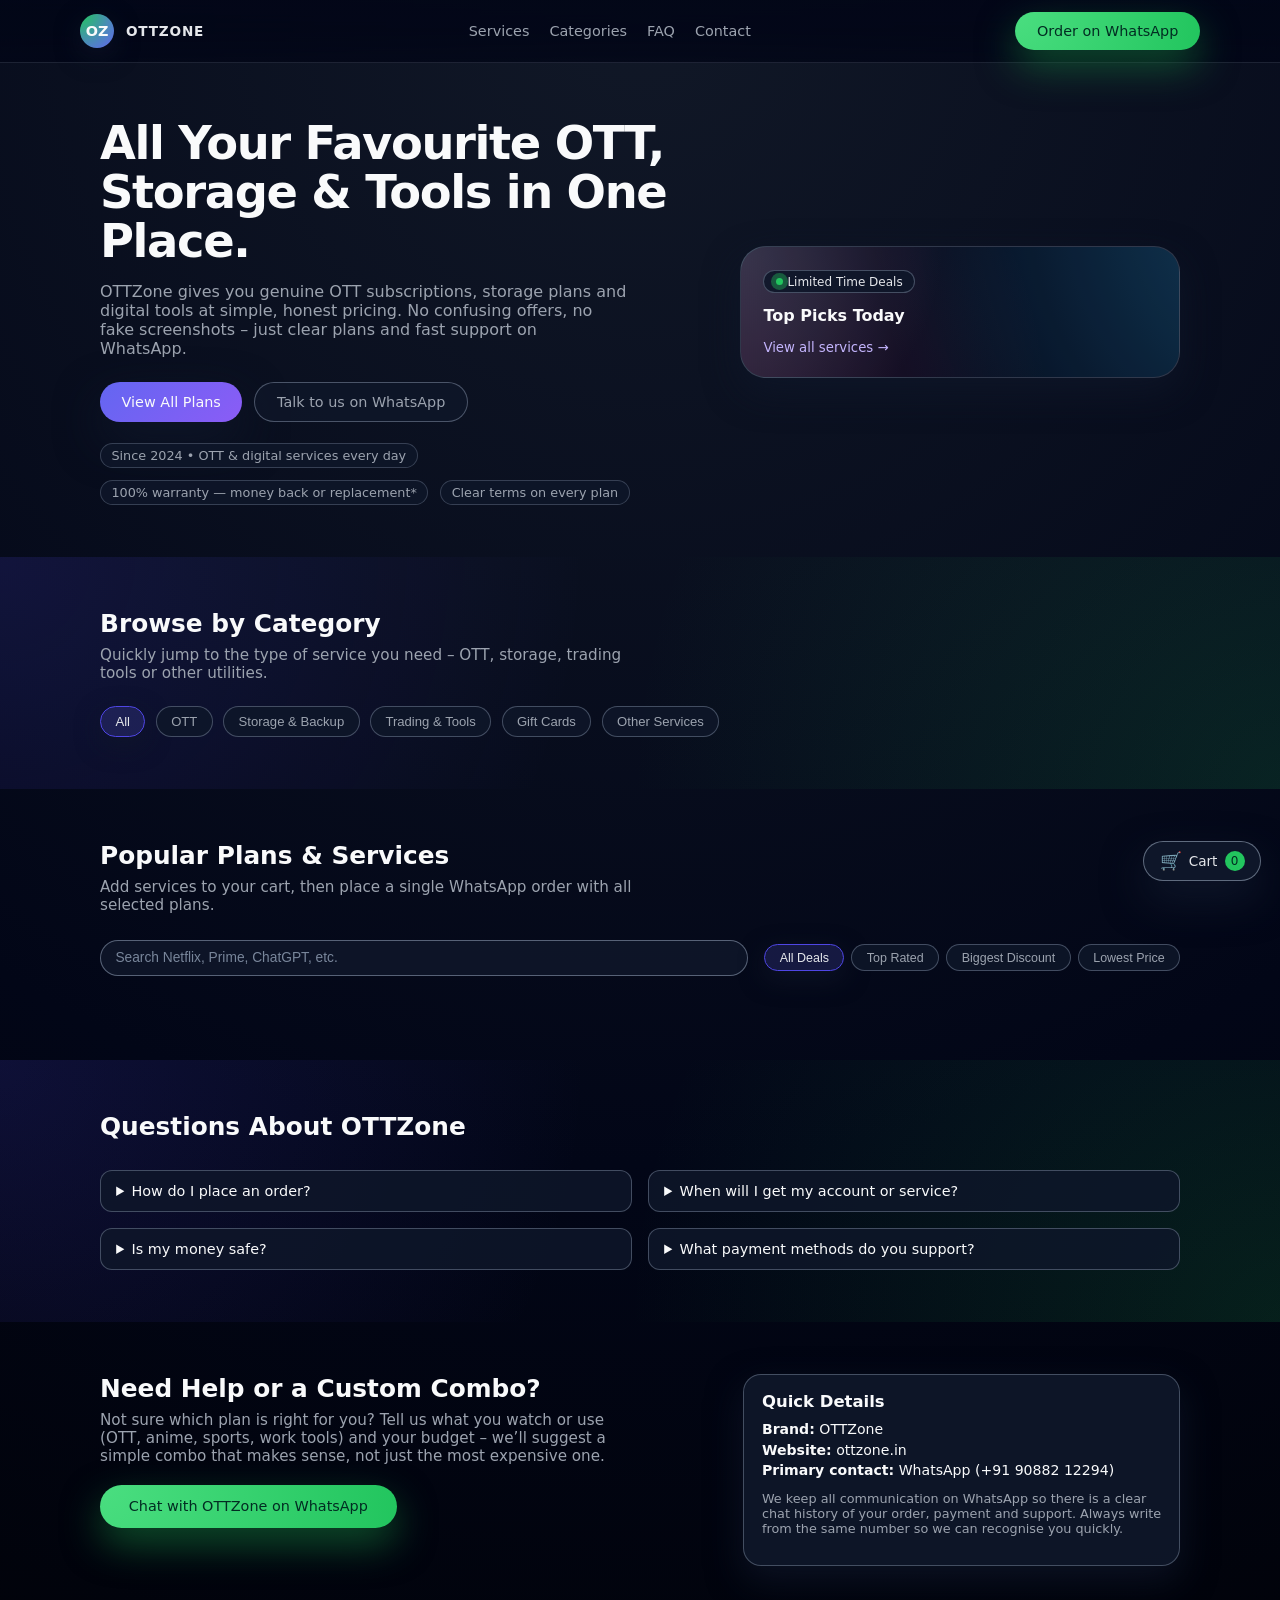
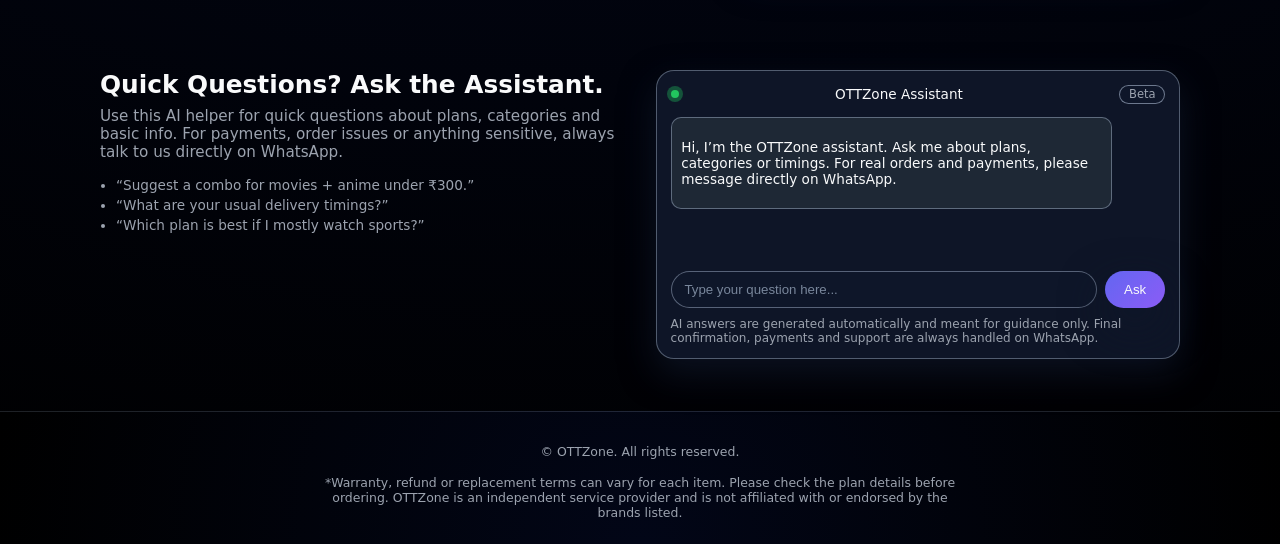
==== index.html @ c9971b0d "feat(cart): implement coupon input and discount; show final total; add gift card products and Gift C" ====
<!DOCTYPE html>
<html lang="en">
<head>
  <meta charset="UTF-8" />
  <title>OTTZone - Premium OTT & Digital Services at Best Prices</title>
  <meta name="viewport" content="width=device-width, initial-scale=1" />
  <meta
    name="description"
    content="OTTZone offers affordable OTT subscriptions, storage plans, and digital tools with easy WhatsApp ordering."
  />
  <link rel="stylesheet" href="styles.css" />
  <link rel="icon" href="https://www.svgrepo.com/show/353655/netflix-icon.svg" />
</head>
<body>
  <header class="site-header">
    <div class="container header-inner">
      <div class="logo">
        <span class="logo-mark">OZ</span>
        <span class="logo-text">OTTZone</span>
      </div>
      <nav class="nav">
        <a href="#services">Services</a>
        <a href="#categories">Categories</a>
        <a href="#faq">FAQ</a>
        <a href="#contact">Contact</a>
      </nav>
      <a
        class="btn btn-whatsapp header-cta"
        href="https://wa.me/919088212294?text=Hi%2C%20I%27m%20interested%20in%20OTTZone%20services"
        target="_blank"
        rel="noopener noreferrer"
      >
        Order on WhatsApp
      </a>
    </div>
  </header>

  <main>
    <section class="hero">
      <div class="container hero-inner">
        <div class="hero-copy">
          <h1>All Your Favourite OTT, Storage &amp; Tools in One Place.</h1>
          <p>
            OTTZone gives you genuine OTT subscriptions, storage plans and digital tools at simple, honest pricing.
            No confusing offers, no fake screenshots – just clear plans and fast support on WhatsApp.
          </p>
          <div class="hero-actions">
            <a href="#services" class="btn btn-primary">View All Plans</a>
            <a
              href="https://wa.me/919088212294?text=Hi%2C%20I%20want%20to%20know%20more%20about%20OTTZone%20plans"
              class="btn btn-outline"
              target="_blank"
              rel="noopener noreferrer"
            >
              Talk to us on WhatsApp
            </a>
          </div>
          <div class="hero-meta">
            <span>Since 2024 • OTT &amp; digital services every day</span>
            <span>100% warranty — money back or replacement*</span>
            <span>Clear terms on every plan</span>
          </div>
        </div>
        <div class="hero-card">
          <div class="hero-badge">Limited Time Deals</div>
          <p class="hero-card-title">Top Picks Today</p>
          <ul class="hero-list" id="hero-top-picks">
            <!-- Filled by JS from product data -->
          </ul>
          <a href="#services" class="hero-card-footer">View all services →</a>
        </div>
      </div>
    </section>

    <section id="categories" class="section section-alt">
      <div class="container">
        <h2 class="section-title">Browse by Category</h2>
        <p class="section-subtitle">
          Quickly jump to the type of service you need – OTT, storage, trading tools or other utilities.
        </p>
        <div class="chip-group" id="category-filters">
          <button class="chip chip-active" data-category="all">All</button>
          <button class="chip" data-category="ott">OTT</button>
          <button class="chip" data-category="storage">Storage &amp; Backup</button>
          <button class="chip" data-category="tools">Trading &amp; Tools</button>
          <button class="chip" data-category="gift">Gift Cards</button>
          <button class="chip" data-category="other">Other Services</button>
        </div>
      </div>
    </section>

    <section id="services" class="section">
      <div class="container">
        <h2 class="section-title">Popular Plans &amp; Services</h2>
        <p class="section-subtitle">
          Add services to your cart, then place a single WhatsApp order with all selected plans.
        </p>

        <div class="product-toolbar">
          <div class="search-wrap">
            <input
              type="search"
              id="product-search"
              placeholder="Search Netflix, Prime, ChatGPT, etc."
              autocomplete="off"
            />
          </div>
          <div class="sort-group" id="sort-filters">
            <button class="chip chip-small chip-active" data-sort="default">All Deals</button>
            <button class="chip chip-small" data-sort="rating">Top Rated</button>
            <button class="chip chip-small" data-sort="discount">Biggest Discount</button>
            <button class="chip chip-small" data-sort="price-low">Lowest Price</button>
          </div>
        </div>

        <div id="product-grid" class="product-grid">
          <!-- Cards injected by script.js -->
        </div>
      </div>
    </section>

    <div class="cart-button" id="cart-button">
      <span class="cart-icon">🛒</span>
      <span class="cart-label">Cart</span>
      <span class="cart-count" id="cart-count">0</span>
    </div>

    <div class="cart-panel" id="cart-panel">
      <div class="cart-panel-header">
        <h3>Your Cart</h3>
        <button class="cart-close" id="cart-close" type="button">×</button>
      </div>
      <div class="cart-panel-body" id="cart-items">
        <!-- Cart items injected by script.js -->
      </div>
      <div class="cart-panel-footer">
        <div class="coupon-row">
          <input
            type="text"
            id="cart-coupon"
            placeholder="Have a coupon? Enter here"
            autocomplete="off"
          />
          <button type="button" id="cart-apply-coupon" class="coupon-apply">Apply</button>
        </div>
        <div class="cart-summary">
          <span>Total:</span>
          <div class="cart-summary-values">
            <span id="cart-total">₹0</span>
            <span id="cart-discounted" class="cart-discounted hidden"></span>
          </div>
        </div>
        <button class="btn btn-whatsapp cart-checkout" id="cart-checkout" type="button">
          Checkout via WhatsApp
        </button>
        <button class="cart-clear" id="cart-clear" type="button">Clear cart</button>
      </div>
    </div>

    <section id="faq" class="section section-alt">
      <div class="container">
        <h2 class="section-title">Questions About OTTZone</h2>
        <div class="faq-grid">
          <details>
            <summary>How do I place an order?</summary>
            <p>
              Add the plans you want to your cart and click “Checkout via WhatsApp”. You’ll see a ready-made message
              with all selected plans. Send it to us and we’ll reply with payment details and exact delivery time.
            </p>
          </details>
          <details>
            <summary>When will I get my account or service?</summary>
            <p>
              Most deliveries are done within our working time window once payment is confirmed. For access shared
              on number/mail/invite, we clearly tell you the expected time when you order.
            </p>
          </details>
          <details>
            <summary>Is my money safe?</summary>
            <p>
              We only list plans that we can actually deliver and support. For each plan we clearly mention whether it is
              shared, invite-based or full warranty. If there is any issue with access, you can reach us on WhatsApp and we
              will check and resolve as per the warranty mentioned.
            </p>
          </details>
          <details>
            <summary>What payment methods do you support?</summary>
            <p>
              We usually accept UPI and bank transfers, and for some orders we can also accept crypto. Exact options
              depend on the value of the order and will be shared with you directly on WhatsApp.
            </p>
          </details>
        </div>
      </div>
    </section>

    <section id="contact" class="section">
      <div class="container contact-section">
        <div>
          <h2 class="section-title">Need Help or a Custom Combo?</h2>
          <p class="section-subtitle">
            Not sure which plan is right for you? Tell us what you watch or use (OTT, anime, sports, work tools)
            and your budget – we’ll suggest a simple combo that makes sense, not just the most expensive one.
          </p>
          <div class="contact-actions">
            <a
              href="https://wa.me/919088212294?text=Hi%2C%20I%20need%20help%20choosing%20the%20right%20OTTZone%20plan"
              class="btn btn-whatsapp btn-large"
              target="_blank"
              rel="noopener noreferrer"
            >
              Chat with OTTZone on WhatsApp
            </a>
          </div>
        </div>
        <div class="contact-card">
          <h3>Quick Details</h3>
          <ul>
            <li><strong>Brand:</strong> OTTZone</li>
            <li><strong>Website:</strong> <a href="https://ottzone.in" target="_blank" rel="noopener noreferrer">ottzone.in</a></li>
            <li><strong>Primary contact:</strong> WhatsApp (+91 90882 12294)</li>
          </ul>
          <p class="contact-note">
            We keep all communication on WhatsApp so there is a clear chat history of your order, payment and support.
            Always write from the same number so we can recognise you quickly.
          </p>
        </div>
      </div>
    </section>
  </main>

  <section id="ai-support" class="section">
      <div class="container ai-section">
        <div class="ai-copy">
          <h2 class="section-title">Quick Questions? Ask the Assistant.</h2>
          <p class="section-subtitle">
            Use this AI helper for quick questions about plans, categories and basic info. For payments, order issues
            or anything sensitive, always talk to us directly on WhatsApp.
          </p>
          <ul class="ai-hints">
            <li>“Suggest a combo for movies + anime under ₹300.”</li>
            <li>“What are your usual delivery timings?”</li>
            <li>“Which plan is best if I mostly watch sports?”</li>
          </ul>
        </div>
        <div class="ai-chat">
          <div class="ai-chat-header">
            <span class="ai-dot"></span>
            <span>OTTZone Assistant</span>
            <span class="ai-badge">Beta</span>
          </div>
          <div class="ai-chat-messages" id="ai-messages">
            <div class="ai-message ai-message-bot">
              <p>
                Hi, I’m the OTTZone assistant. Ask me about plans, categories or timings. For real orders and payments,
                please message directly on WhatsApp.
              </p>
            </div>
          </div>
          <form class="ai-chat-input" id="ai-form">
            <input
              type="text"
              id="ai-input"
              placeholder="Type your question here..."
              autocomplete="off"
            />
            <button type="submit" class="btn btn-primary ai-send-btn">Ask</button>
          </form>
          <p class="ai-note">
            AI answers are generated automatically and meant for guidance only. Final confirmation, payments and
            support are always handled on WhatsApp.
          </p>
        </div>
      </div>
    </section>

  <footer class="site-footer">
    <div class="container footer-inner">
      <p>© <span id="year"></span> OTTZone. All rights reserved.</p>
      <p class="footer-note">
        *Warranty, refund or replacement terms can vary for each item. Please check the plan details before ordering.
        OTTZone is an independent service provider and is not affiliated with or endorsed by the brands listed.
      </p>
    </div>
  </footer>

  <script src="script.js"></script>
</body>
</html>
---- styles.css ----
:root {
  --bg: #050816;
  --bg-alt: #090e22;
  --card-bg: #0c1024;
  --border-subtle: rgba(255, 255, 255, 0.06);
  --accent: #6366f1;
  --accent-soft: rgba(99, 102, 241, 0.18);
  --accent-strong: #4f46e5;
  --accent-gradient: linear-gradient(135deg, #6366f1, #8b5cf6);
  --text: #f9fafb;
  --text-muted: #9ca3af;
  --danger: #f97373;
  --whatsapp: #22c55e;
  --radius-lg: 18px;
  --radius-md: 12px;
  --radius-pill: 999px;
  --shadow-soft: 0 18px 45px rgba(15, 23, 42, 0.85);
  --shadow-card: 0 14px 35px rgba(15, 23, 42, 0.75);
  --shadow-chip: 0 8px 24px rgba(15, 23, 42, 0.7);
  --blur-bg: blur(24px);
  --container-width: 1120px;
}

*,
*::before,
*::after {
  box-sizing: border-box;
}

html,
body {
  margin: 0;
  padding: 0;
  font-family: system-ui, -apple-system, BlinkMacSystemFont, "SF Pro Text",
    "Segoe UI", sans-serif;
  background: radial-gradient(circle at top, #111827 0, #020617 52%, #000 100%);
  color: var(--text);
  -webkit-font-smoothing: antialiased;
}

img {
  max-width: 100%;
  display: block;
}

a {
  color: inherit;
  text-decoration: none;
}

.container {
  width: 100%;
  max-width: var(--container-width);
  margin: 0 auto;
  padding: 0 1.25rem;
}

/* HEADER */

.site-header {
  position: sticky;
  top: 0;
  z-index: 40;
  backdrop-filter: blur(14px);
  background: linear-gradient(
    to bottom,
    rgba(2, 6, 23, 0.9),
    rgba(2, 6, 23, 0.92),
    rgba(2, 6, 23, 0.8)
  );
  border-bottom: 1px solid rgba(148, 163, 184, 0.18);
}

.header-inner {
  display: flex;
  align-items: center;
  justify-content: space-between;
  padding: 0.75rem 0;
  gap: 1rem;
}

.logo {
  display: flex;
  align-items: center;
  gap: 0.75rem;
}

.logo-mark {
  height: 34px;
  width: 34px;
  border-radius: var(--radius-pill);
  background-image: radial-gradient(circle at 0 0, #22c55e, #6366f1);
  display: inline-flex;
  align-items: center;
  justify-content: center;
  font-weight: 700;
  font-size: 0.9rem;
  box-shadow: var(--shadow-chip);
}

.logo-text {
  font-weight: 700;
  letter-spacing: 0.06em;
  text-transform: uppercase;
  font-size: 0.85rem;
  color: #e5e7eb;
}

.nav {
  display: flex;
  align-items: center;
  gap: 1.25rem;
  font-size: 0.9rem;
  color: var(--text-muted);
}

.nav a {
  position: relative;
  padding: 0.15rem 0;
}

.nav a::after {
  content: "";
  position: absolute;
  inset-inline: 0;
  bottom: -0.25rem;
  height: 2px;
  border-radius: 999px;
  background: var(--accent-gradient);
  transform: scaleX(0);
  transform-origin: center;
  transition: transform 0.18s ease-out;
}

.nav a:hover::after {
  transform: scaleX(1);
}

.header-cta {
  font-size: 0.8rem;
  padding-inline: 1rem;
}

/* BUTTONS */

.btn {
  border-radius: var(--radius-pill);
  border: none;
  padding: 0.7rem 1.35rem;
  font-size: 0.9rem;
  font-weight: 500;
  cursor: pointer;
  display: inline-flex;
  align-items: center;
  justify-content: center;
  gap: 0.4rem;
  transition:
    background 0.18s ease-out,
    transform 0.12s ease-out,
    box-shadow 0.18s ease-out,
    color 0.18s ease-out;
  white-space: nowrap;
}

.btn-primary {
  background-image: var(--accent-gradient);
  color: #f9fafb;
  box-shadow: var(--shadow-soft);
}

.btn-primary:hover {
  transform: translateY(-1px) scale(1.01);
  box-shadow: 0 20px 45px rgba(79, 70, 229, 0.55);
}

.btn-outline {
  background: rgba(15, 23, 42, 0.75);
  border: 1px solid rgba(148, 163, 184, 0.45);
  color: var(--text-muted);
}

.btn-outline:hover {
  border-color: rgba(148, 163, 184, 0.9);
  color: #e5e7eb;
}

.btn-whatsapp {
  background: radial-gradient(circle at 0 0, #4ade80, #22c55e);
  color: #022c22;
  box-shadow: 0 16px 38px rgba(21, 128, 61, 0.6);
}

.btn-whatsapp:hover {
  transform: translateY(-1px) scale(1.01);
  box-shadow: 0 22px 48px rgba(21, 128, 61, 0.7);
}

.btn-large {
  padding-block: 0.85rem;
  padding-inline: 1.8rem;
}

/* HERO */

.hero {
  padding: 3.5rem 0 3.25rem;
}

.hero-inner {
  display: grid;
  grid-template-columns: minmax(0, 1.5fr) minmax(0, 1.1fr);
  align-items: center;
  gap: 2.5rem;
}

.hero-copy h1 {
  font-size: clamp(2.15rem, 2.8vw + 1.4rem, 2.9rem);
  line-height: 1.05;
  letter-spacing: -0.03em;
  margin: 0 0 1rem;
}

.hero-copy p {
  color: var(--text-muted);
  max-width: 33rem;
  margin: 0 0 1.5rem;
}

.hero-actions {
  display: flex;
  flex-wrap: wrap;
  gap: 0.75rem;
  margin-bottom: 1.3rem;
}

.hero-meta {
  display: flex;
  flex-wrap: wrap;
  gap: 0.75rem;
  font-size: 0.8rem;
  color: var(--text-muted);
}

.hero-meta span {
  padding: 0.25rem 0.65rem;
  border-radius: 999px;
  background: rgba(15, 23, 42, 0.85);
  border: 1px solid rgba(148, 163, 184, 0.3);
}

/* Hero card */

.hero-card {
  position: relative;
  border-radius: 26px;
  padding: 1.45rem 1.4rem 1.3rem;
  background: radial-gradient(circle at 0 0, #1e293b 0, #020617 44%, #020617 100%);
  border: 1px solid rgba(148, 163, 184, 0.32);
  box-shadow: var(--shadow-card);
  overflow: hidden;
}

.hero-card::before {
  content: "";
  position: absolute;
  inset: -30%;
  background: radial-gradient(circle at 100% 0, rgba(56, 189, 248, 0.35), transparent 60%),
    radial-gradient(circle at 0 100%, rgba(244, 114, 182, 0.26), transparent 60%);
  mix-blend-mode: screen;
  opacity: 0.9;
  pointer-events: none;
}

.hero-badge {
  display: inline-flex;
  align-items: center;
  gap: 0.3rem;
  padding: 0.2rem 0.7rem;
  border-radius: 999px;
  background: rgba(15, 23, 42, 0.9);
  border: 1px solid rgba(148, 163, 184, 0.4);
  font-size: 0.75rem;
  color: #e5e7eb;
  position: relative;
}

.hero-badge::before {
  content: "";
  height: 7px;
  width: 7px;
  border-radius: 999px;
  background: #22c55e;
  box-shadow: 0 0 0 5px rgba(34, 197, 94, 0.38);
}

.hero-card-title {
  margin: 0.8rem 0 0.3rem;
  font-weight: 600;
  position: relative;
}

.hero-list {
  list-style: none;
  padding: 0;
  margin: 0.4rem 0 0.8rem;
  position: relative;
}

.hero-list li {
  display: flex;
  justify-content: space-between;
  align-items: center;
  font-size: 0.83rem;
  padding: 0.35rem 0.15rem;
  border-bottom: 1px dashed rgba(148, 163, 184, 0.35);
}

.hero-list li:last-child {
  border-bottom: none;
}

.hero-list span:first-child {
  color: #e5e7eb;
}

.hero-list span:nth-child(2) {
  color: var(--text-muted);
}

.hero-list span.price-tag {
  font-weight: 600;
  color: #bbf7d0;
}

.hero-card-footer {
  display: inline-flex;
  font-size: 0.83rem;
  color: #c4b5fd;
  position: relative;
}

/* SECTIONS */

.section {
  padding: 3.25rem 0;
}

.section-alt {
  background: radial-gradient(circle at top left, rgba(79, 70, 229, 0.16), transparent 45%),
    radial-gradient(circle at bottom right, rgba(34, 197, 94, 0.14), transparent 50%);
}

.section-title {
  font-size: 1.55rem;
  margin: 0 0 0.5rem;
}

.section-subtitle {
  margin: 0;
  color: var(--text-muted);
  max-width: 34rem;
  font-size: 0.95rem;
}

/* PRODUCT TOOLBAR */

.product-toolbar {
  margin-top: 1.6rem;
  display: flex;
  flex-wrap: wrap;
  gap: 1rem;
  justify-content: space-between;
  align-items: center;
}

.search-wrap {
  flex: 1 1 230px;
}

#product-search {
  width: 100%;
  border-radius: var(--radius-pill);
  border: 1px solid rgba(148, 163, 184, 0.55);
  background: rgba(15, 23, 42, 0.9);
  color: var(--text);
  padding: 0.6rem 0.9rem;
  font-size: 0.86rem;
  outline: none;
  transition:
    border-color 0.15s ease-out,
    box-shadow 0.15s ease-out,
    background 0.15s ease-out;
}

#product-search::placeholder {
  color: rgba(148, 163, 184, 0.8);
}

#product-search:focus {
  border-color: var(--accent-strong);
  box-shadow: 0 0 0 1px rgba(129, 140, 248, 0.4);
  background: rgba(15, 23, 42, 0.98);
}

.sort-group {
  display: flex;
  flex-wrap: wrap;
  gap: 0.45rem;
  justify-content: flex-end;
}

/* CATEGORY CHIPS */

.chip-group {
  margin-top: 1.5rem;
  display: flex;
  flex-wrap: wrap;
  gap: 0.65rem;
}

.chip {
  border-radius: var(--radius-pill);
  padding: 0.45rem 0.9rem;
  font-size: 0.82rem;
  border: 1px solid rgba(148, 163, 184, 0.4);
  background: rgba(15, 23, 42, 0.85);
  color: var(--text-muted);
  cursor: pointer;
  transition:
    background 0.18s ease-out,
    transform 0.12s ease-out,
    box-shadow 0.18s ease-out,
    border-color 0.18s ease-out,
    color 0.18s ease-out;
}

.chip-small {
  padding-block: 0.35rem;
  font-size: 0.78rem;
}

.chip-active {
  background: var(--accent-soft);
  border-color: var(--accent-strong);
  color: #e5e7eb;
  box-shadow: var(--shadow-chip);
}

/* PRODUCT GRID */

.product-grid {
  margin-top: 2rem;
  display: grid;
  grid-template-columns: repeat(4, minmax(0, 1fr));
  gap: 1.1rem;
}

.product-card {
  border-radius: var(--radius-lg);
  background: radial-gradient(circle at 0 0, rgba(148, 163, 184, 0.2), transparent 55%),
    linear-gradient(145deg, rgba(15, 23, 42, 0.98), #020617);
  border: 1px solid rgba(148, 163, 184, 0.4);
  padding: 0.9rem 0.9rem 0.85rem;
  display: flex;
  flex-direction: column;
  gap: 0.55rem;
  box-shadow: 0 8px 28px rgba(15, 23, 42, 0.9);
  position: relative;
  overflow: hidden;
  cursor: default;
  transform-origin: center;
  transition:
    transform 0.16s ease-out,
    box-shadow 0.16s ease-out,
    border-color 0.16s ease-out,
    background 0.16s ease-out;
}

.product-card:hover {
  transform: translateY(-4px) scale(1.01);
  box-shadow: 0 18px 40px rgba(15, 23, 42, 0.95);
  border-color: rgba(209, 213, 219, 0.85);
}

.product-tag {
  position: absolute;
  top: 0.9rem;
  right: 0.95rem;
  font-size: 0.7rem;
  padding: 0.15rem 0.65rem;
  border-radius: 999px;
  background: rgba(15, 23, 42, 0.85);
  border: 1px solid rgba(148, 163, 184, 0.65);
  color: #e5e7eb;
}

.product-image {
  height: 40px;
  width: 40px;
  border-radius: 14px;
  background: radial-gradient(circle at 0 0, rgba(255, 255, 255, 0.2), transparent 60%);
  display: inline-flex;
  align-items: center;
  justify-content: center;
  overflow: hidden;
}

.product-image span {
  font-size: 1.45rem;
}

.product-header {
  display: flex;
  align-items: center;
  gap: 0.6rem;
}

.product-title {
  font-size: 0.95rem;
  margin: 0;
}

.product-meta {
  font-size: 0.78rem;
  color: var(--text-muted);
}

.product-rating {
  display: flex;
  align-items: center;
  gap: 0.2rem;
  font-size: 0.78rem;
  color: #fde68a;
}

.product-rating span.star {
  font-size: 0.9rem;
}

.product-price-row {
  display: flex;
  justify-content: space-between;
  align-items: baseline;
  font-size: 0.86rem;
}

.product-price {
  font-weight: 600;
  color: #bbf7d0;
}

.product-mrp {
  font-size: 0.75rem;
  color: rgba(156, 163, 175, 0.8);
  text-decoration: line-through;
  margin-left: 0.35rem;
}

.product-chip-row {
  display: flex;
  justify-content: space-between;
  align-items: center;
  font-size: 0.76rem;
}

.product-cat {
  padding: 0.15rem 0.55rem;
  border-radius: 999px;
  border: 1px solid rgba(148, 163, 184, 0.5);
  background: rgba(15, 23, 42, 0.9);
  color: var(--text-muted);
}

.product-cta {
  margin-top: 0.6rem;
}

.product-cta button {
  width: 100%;
  font-size: 0.82rem;
  padding-block: 0.55rem;
}

/* quantity control on cards */

.qty-control {
  display: inline-flex;
  align-items: center;
  justify-content: space-between;
  width: 100%;
  border-radius: var(--radius-pill);
  border: 1px solid rgba(148, 163, 184, 0.6);
  background: rgba(15, 23, 42, 0.95);
  padding: 0.25rem 0.4rem;
}

.qty-btn {
  border: none;
  background: transparent;
  color: #e5e7eb;
  font-size: 1rem;
  width: 28px;
  height: 28px;
  border-radius: 999px;
  cursor: pointer;
}

.qty-btn:hover {
  background: rgba(55, 65, 81, 0.8);
}

.qty-value {
  flex: 1;
  text-align: center;
  font-size: 0.86rem;
}

/* CART */

.cart-button {
  position: fixed;
  right: 1.2rem;
  bottom: 1.2rem;
  z-index: 50;
  display: inline-flex;
  align-items: center;
  gap: 0.45rem;
  border-radius: 999px;
  padding: 0.55rem 0.95rem;
  background: rgba(15, 23, 42, 0.96);
  border: 1px solid rgba(148, 163, 184, 0.6);
  box-shadow: 0 18px 40px rgba(15, 23, 42, 0.95);
  cursor: pointer;
  font-size: 0.85rem;
}

.cart-button:hover {
  border-color: rgba(209, 213, 219, 0.9);
}

.cart-icon {
  font-size: 1.1rem;
}

.cart-label {
  color: #e5e7eb;
}

.cart-count {
  min-width: 20px;
  height: 20px;
  border-radius: 999px;
  background: #22c55e;
  color: #022c22;
  font-size: 0.75rem;
  display: inline-flex;
  align-items: center;
  justify-content: center;
  padding: 0 0.3rem;
}

.cart-panel {
  position: fixed;
  right: 0.75rem;
  bottom: 4.2rem;
  width: 310px;
  max-height: 430px;
  border-radius: 18px;
  background: rgba(15, 23, 42, 0.98);
  border: 1px solid rgba(148, 163, 184, 0.55);
  box-shadow: 0 24px 60px rgba(15, 23, 42, 0.98);
  display: none;
  flex-direction: column;
  overflow: hidden;
  z-index: 50;
}

.cart-panel-open {
  display: flex;
}

.cart-panel-header {
  display: flex;
  align-items: center;
  justify-content: space-between;
  padding: 0.6rem 0.85rem;
  border-bottom: 1px solid rgba(148, 163, 184, 0.5);
}

.cart-panel-header h3 {
  margin: 0;
  font-size: 0.95rem;
}

.cart-close {
  border: none;
  background: transparent;
  color: #9ca3af;
  font-size: 1.1rem;
  cursor: pointer;
}

.cart-panel-body {
  padding: 0.6rem 0.85rem;
  flex: 1;
  overflow-y: auto;
  font-size: 0.85rem;
}

.cart-empty {
  color: var(--text-muted);
  font-size: 0.85rem;
}

.cart-item {
  display: flex;
  justify-content: space-between;
  align-items: center;
  margin-bottom: 0.45rem;
}

.cart-item-info {
  max-width: 65%;
}

.cart-item-title {
  margin: 0;
  font-size: 0.86rem;
}

.cart-item-meta {
  margin: 0.1rem 0 0;
  font-size: 0.78rem;
  color: var(--text-muted);
}

.cart-item-price {
  font-size: 0.86rem;
  font-weight: 600;
}

.cart-item-remove {
  border: none;
  background: transparent;
  color: #f97373;
  font-size: 0.8rem;
  cursor: pointer;
}

.cart-panel-footer {
  padding: 0.6rem 0.85rem 0.55rem;
  border-top: 1px solid rgba(148, 163, 184, 0.5);
}

.coupon-row {
  display: flex;
  gap: 0.4rem;
  margin-bottom: 0.5rem;
}

#cart-coupon {
  flex: 1;
  border-radius: var(--radius-pill);
  border: 1px solid rgba(148, 163, 184, 0.6);
  background: rgba(15, 23, 42, 0.95);
  color: var(--text);
  padding: 0.4rem 0.7rem;
  font-size: 0.8rem;
  outline: none;
}

#cart-coupon::placeholder {
  color: rgba(148, 163, 184, 0.8);
}

.coupon-apply {
  border-radius: var(--radius-pill);
  border: 1px solid rgba(148, 163, 184, 0.7);
  background: rgba(15, 23, 42, 0.95);
  color: #e5e7eb;
  font-size: 0.78rem;
  padding: 0.4rem 0.8rem;
  cursor: pointer;
}

.coupon-apply:hover {
  border-color: rgba(209, 213, 219, 0.9);
}

.cart-summary {
  display: flex;
  justify-content: space-between;
  align-items: baseline;
  margin-bottom: 0.55rem;
  font-size: 0.86rem;
}

.cart-summary-values {
  display: flex;
  flex-direction: column;
  align-items: flex-end;
  gap: 0.1rem;
}

.cart-discounted {
  font-size: 0.8rem;
  color: #bbf7d0;
}

.hidden {
  display: none;
}

.cart-checkout {
  width: 100%;
  margin-bottom: 0.4rem;
  font-size: 0.86rem;
}

.cart-clear {
  width: 100%;
  border-radius: 999px;
  border: 1px solid rgba(148, 163, 184, 0.6);
  background: transparent;
  color: var(--text-muted);
  font-size: 0.78rem;
  padding: 0.45rem 0.7rem;
  cursor: pointer;
}

/* HOW IT WORKS */

.how-grid {
  margin-top: 1.8rem;
  display: grid;
  grid-template-columns: repeat(3, minmax(0, 1fr));
  gap: 1.3rem;
}

.how-step {
  border-radius: var(--radius-lg);
  border: 1px solid rgba(148, 163, 184, 0.45);
  background: rgba(15, 23, 42, 0.92);
  padding: 1rem 1rem 0.9rem;
  box-shadow: var(--shadow-card);
  font-size: 0.9rem;
}

.how-step-number {
  width: 26px;
  height: 26px;
  border-radius: 999px;
  background: var(--accent-soft);
  border: 1px solid var(--accent-strong);
  display: flex;
  align-items: center;
  justify-content: center;
  font-size: 0.8rem;
  margin-bottom: 0.55rem;
}

.how-step h3 {
  margin: 0 0 0.4rem;
  font-size: 0.98rem;
}

.how-step p {
  margin: 0;
  color: var(--text-muted);
  font-size: 0.86rem;
}

/* FAQ */

.faq-grid {
  margin-top: 1.8rem;
  display: grid;
  grid-template-columns: repeat(2, minmax(0, 1fr));
  gap: 1rem;
}

details {
  border-radius: var(--radius-md);
  border: 1px solid rgba(148, 163, 184, 0.4);
  background: rgba(15, 23, 42, 0.85);
  padding: 0.75rem 0.95rem;
}

summary {
  cursor: pointer;
  font-size: 0.9rem;
}

details p {
  font-size: 0.85rem;
  color: var(--text-muted);
  margin-top: 0.45rem;
}

/* CONTACT */

.contact-section {
  display: grid;
  grid-template-columns: minmax(0, 1.4fr) minmax(0, 1fr);
  gap: 2rem;
  align-items: start;
}

.contact-hours {
  margin-top: 0.85rem;
  font-size: 0.85rem;
  color: var(--text-muted);
}

.contact-card {
  border-radius: var(--radius-lg);
  border: 1px solid rgba(148, 163, 184, 0.4);
  background: rgba(15, 23, 42, 0.92);
  padding: 1.1rem 1.1rem 1rem;
  box-shadow: var(--shadow-card);
  font-size: 0.88rem;
}

.contact-card h3 {
  margin-top: 0;
  margin-bottom: 0.6rem;
}

.contact-card ul {
  list-style: none;
  margin: 0 0 0.65rem;
  padding: 0;
}

.contact-card li {
  margin-bottom: 0.3rem;
}

.contact-note {
  color: var(--text-muted);
  font-size: 0.8rem;
}

.contact-actions {
  margin-top: 1.25rem;
}

/* AI SUPPORT */

.ai-section {
  display: grid;
  grid-template-columns: minmax(0, 1.1fr) minmax(0, 1.1fr);
  gap: 2rem;
  align-items: start;
}

.ai-copy {
  font-size: 0.9rem;
}

.ai-hints {
  margin: 1rem 0 0;
  padding-left: 1rem;
  font-size: 0.85rem;
  color: var(--text-muted);
}

.ai-hints li {
  margin-bottom: 0.25rem;
}

.ai-chat {
  border-radius: var(--radius-lg);
  border: 1px solid rgba(148, 163, 184, 0.5);
  background: rgba(15, 23, 42, 0.95);
  box-shadow: var(--shadow-card);
  padding: 0.85rem 0.85rem 0.8rem;
  display: flex;
  flex-direction: column;
  gap: 0.55rem;
  font-size: 0.85rem;
}

.ai-chat-header {
  display: flex;
  align-items: center;
  justify-content: space-between;
  gap: 0.5rem;
  margin-bottom: 0.3rem;
}

.ai-dot {
  width: 8px;
  height: 8px;
  border-radius: 999px;
  background: #22c55e;
  box-shadow: 0 0 0 4px rgba(34, 197, 94, 0.35);
}

.ai-badge {
  font-size: 0.72rem;
  padding: 0.1rem 0.55rem;
  border-radius: var(--radius-pill);
  border: 1px solid rgba(148, 163, 184, 0.7);
  background: rgba(15, 23, 42, 0.95);
  color: var(--text-muted);
}

.ai-chat-messages {
  max-height: 260px;
  min-height: 140px;
  overflow-y: auto;
  padding-right: 0.25rem;
}

.ai-message {
  margin-bottom: 0.45rem;
  padding: 0.45rem 0.6rem;
  border-radius: 10px;
  max-width: 90%;
}

.ai-message-bot {
  background: rgba(31, 41, 55, 0.98);
  border: 1px solid rgba(148, 163, 184, 0.55);
}

.ai-message-user {
  background: rgba(34, 197, 94, 0.06);
  border: 1px solid rgba(34, 197, 94, 0.4);
  margin-left: auto;
}

.ai-chat-input {
  display: flex;
  gap: 0.5rem;
  margin-top: 0.3rem;
}

.ai-chat-input input {
  flex: 1;
  border-radius: var(--radius-pill);
  border: 1px solid rgba(148, 163, 184, 0.55);
  background: rgba(15, 23, 42, 0.95);
  color: var(--text);
  padding: 0.5rem 0.8rem;
  font-size: 0.83rem;
  outline: none;
}

.ai-chat-input input::placeholder {
  color: rgba(148, 163, 184, 0.8);
}

.ai-chat-input input:focus {
  border-color: var(--accent-strong);
}

.ai-send-btn {
  padding-inline: 1.2rem;
  font-size: 0.83rem;
}

.ai-note {
  margin: 0;
  font-size: 0.75rem;
  color: var(--text-muted);
}

/* FOOTER */

.site-footer {
  border-top: 1px solid rgba(148, 163, 184, 0.2);
  padding: 1.25rem 0 1.5rem;
  font-size: 0.78rem;
  color: var(--text-muted);
  background: radial-gradient(circle at bottom, #020617, #000);
}

.footer-inner {
  display: flex;
  flex-direction: column;
  gap: 0.2rem;
  text-align: center;
}

.footer-note {
  max-width: 40rem;
  margin: 0 auto;
}

/* RESPONSIVE */

@media (max-width: 960px) {
  .header-inner {
    align-items: center;
  }

  .nav {
    display: none;
  }

  .hero-inner {
    grid-template-columns: minmax(0, 1fr);
  }

  .hero-card {
    order: -1;
  }

  .product-grid {
    grid-template-columns: repeat(3, minmax(0, 1fr));
  }

  .faq-grid {
    grid-template-columns: minmax(0, 1fr);
  }

  .contact-section {
    grid-template-columns: minmax(0, 1fr);
  }

  .ai-section {
    grid-template-columns: minmax(0, 1fr);
  }
}

@media (max-width: 720px) {
  .hero {
    padding-top: 2.5rem;
  }

  .product-grid {
    grid-template-columns: repeat(2, minmax(0, 1fr));
  }

  .product-toolbar {
    flex-direction: column;
    align-items: stretch;
  }

  .sort-group {
    justify-content: flex-start;
  }

  .chip-group {
    overflow-x: auto;
    padding-bottom: 0.2rem;
  }
}

@media (max-width: 480px) {
  .header-inner {
    padding-block: 0.6rem;
  }

  .logo-text {
    display: none;
  }

  .hero-copy h1 {
    font-size: 1.7rem;
  }

  .product-grid {
    grid-template-columns: minmax(0, 1fr);
  }

  .hero-card {
    padding-inline: 1rem;
  }
}
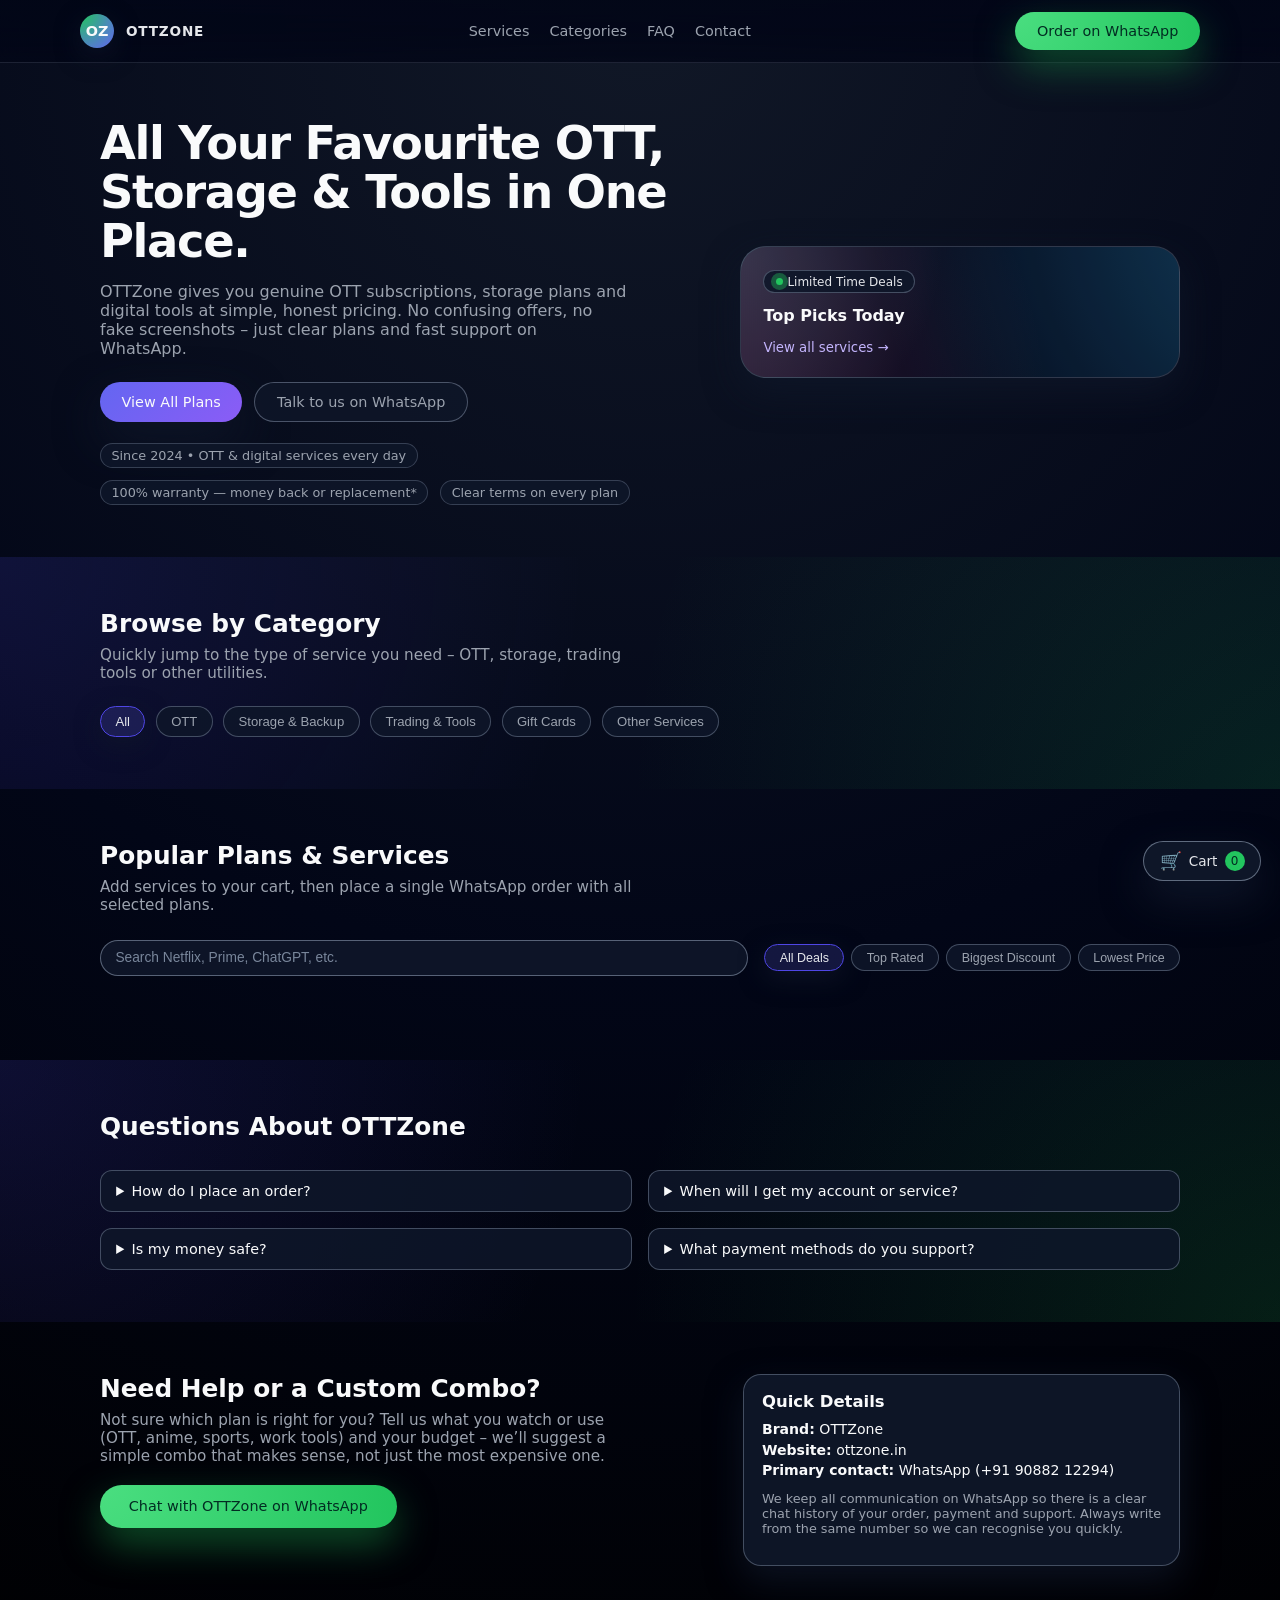
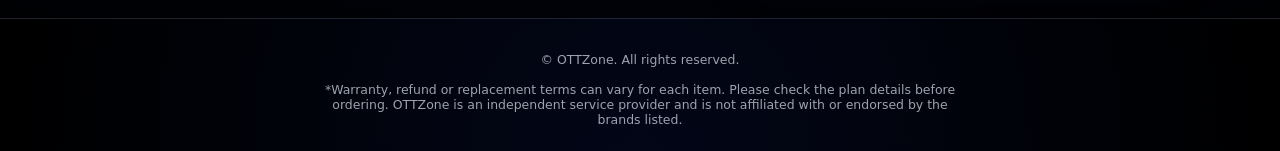
==== commit ad706508: "chore: remove OTTZone AI assistant UI and its JS setup Co-authored-by: Genie <genie@cosine.sh>" ====
--- a/index.html
+++ b/index.html
@@ -229,51 +229,6 @@
     </section>
   </main>
 
-  <section id="ai-support" class="section">
-      <div class="container ai-section">
-        <div class="ai-copy">
-          <h2 class="section-title">Quick Questions? Ask the Assistant.</h2>
-          <p class="section-subtitle">
-            Use this AI helper for quick questions about plans, categories and basic info. For payments, order issues
-            or anything sensitive, always talk to us directly on WhatsApp.
-          </p>
-          <ul class="ai-hints">
-            <li>“Suggest a combo for movies + anime under ₹300.”</li>
-            <li>“What are your usual delivery timings?”</li>
-            <li>“Which plan is best if I mostly watch sports?”</li>
-          </ul>
-        </div>
-        <div class="ai-chat">
-          <div class="ai-chat-header">
-            <span class="ai-dot"></span>
-            <span>OTTZone Assistant</span>
-            <span class="ai-badge">Beta</span>
-          </div>
-          <div class="ai-chat-messages" id="ai-messages">
-            <div class="ai-message ai-message-bot">
-              <p>
-                Hi, I’m the OTTZone assistant. Ask me about plans, categories or timings. For real orders and payments,
-                please message directly on WhatsApp.
-              </p>
-            </div>
-          </div>
-          <form class="ai-chat-input" id="ai-form">
-            <input
-              type="text"
-              id="ai-input"
-              placeholder="Type your question here..."
-              autocomplete="off"
-            />
-            <button type="submit" class="btn btn-primary ai-send-btn">Ask</button>
-          </form>
-          <p class="ai-note">
-            AI answers are generated automatically and meant for guidance only. Final confirmation, payments and
-            support are always handled on WhatsApp.
-          </p>
-        </div>
-      </div>
-    </section>
-
   <footer class="site-footer">
     <div class="container footer-inner">
       <p>© <span id="year"></span> OTTZone. All rights reserved.</p>
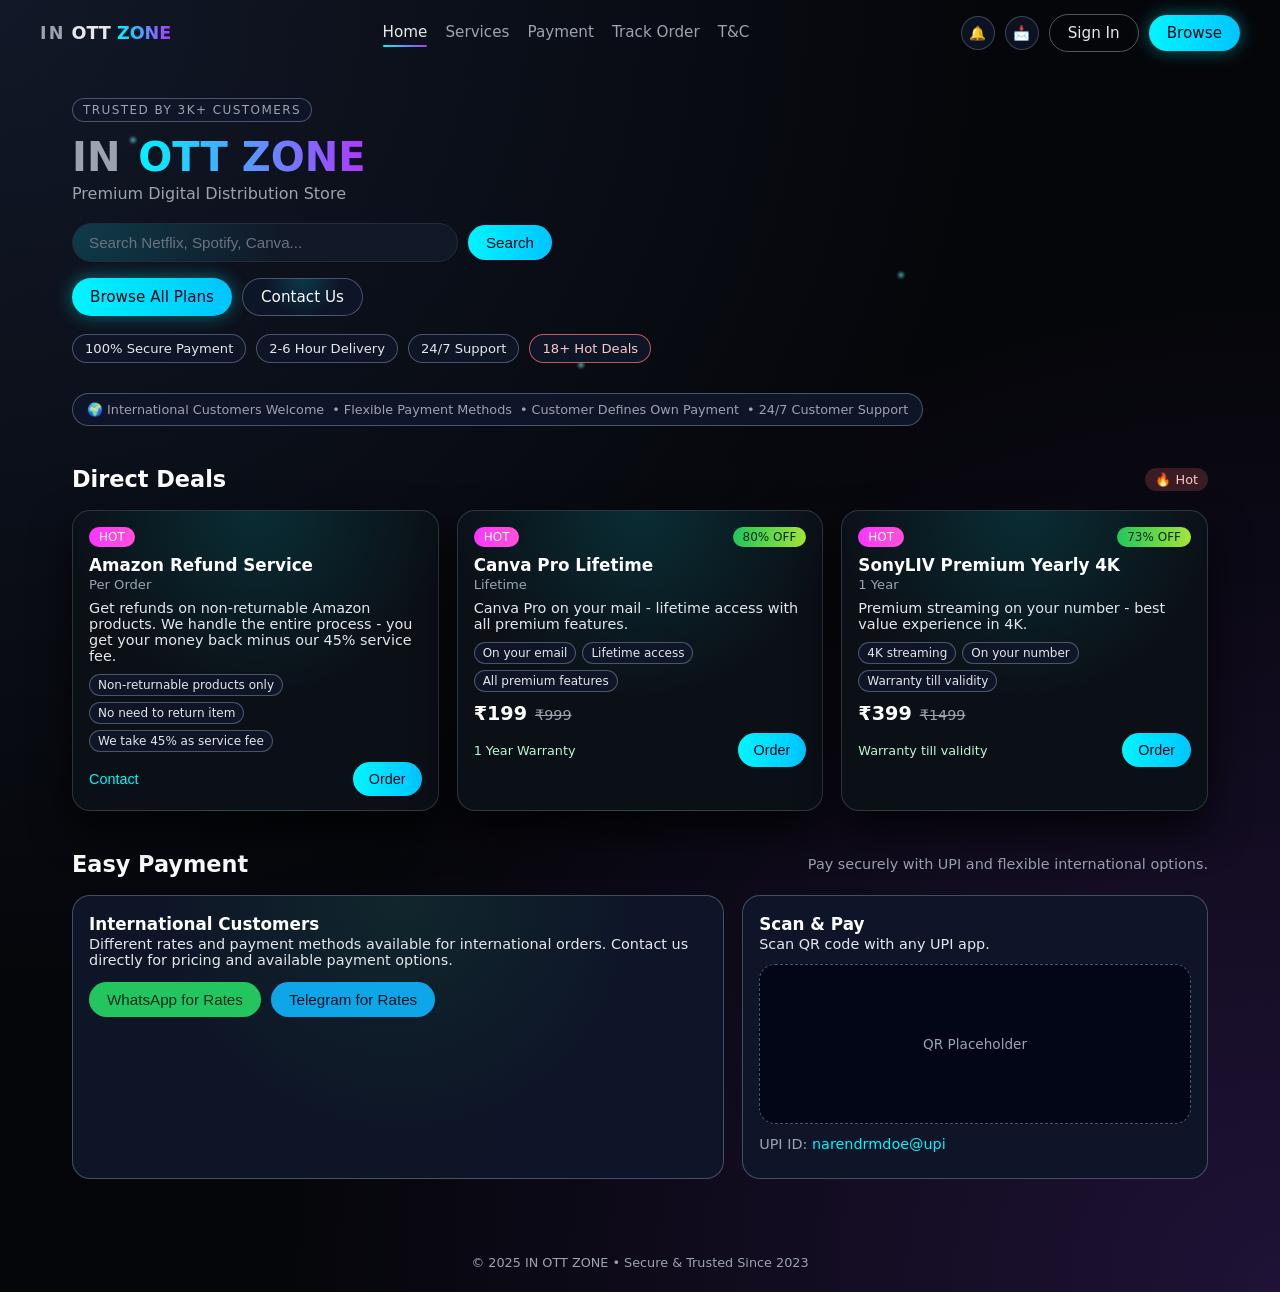
==== commit 6372e86f: "feat: add landing page, sign-in page and base styles Co-authored-by: Genie <genie@cosine.sh>" ====
--- a/index.html
+++ b/index.html
@@ -2,243 +2,215 @@
 <html lang="en">
 <head>
   <meta charset="UTF-8" />
-  <title>OTTZone - Premium OTT & Digital Services at Best Prices</title>
+  <title>IN OTT ZONE - Premium Digital Services</title>
   <meta name="viewport" content="width=device-width, initial-scale=1" />
-  <meta
-    name="description"
-    content="OTTZone offers affordable OTT subscriptions, storage plans, and digital tools with easy WhatsApp ordering."
-  />
   <link rel="stylesheet" href="styles.css" />
-  <link rel="icon" href="https://www.svgrepo.com/show/353655/netflix-icon.svg" />
 </head>
-<body>
-  <header class="site-header">
-    <div class="container header-inner">
-      <div class="logo">
-        <span class="logo-mark">OZ</span>
-        <span class="logo-text">OTTZone</span>
-      </div>
-      <nav class="nav">
-        <a href="#services">Services</a>
-        <a href="#categories">Categories</a>
-        <a href="#faq">FAQ</a>
-        <a href="#contact">Contact</a>
+<body class="hs-body">
+  <div class="hs-bg-grid"></div>
+  <div class="hs-particles">
+    <span class="hs-particle hs-p1"></span>
+    <span class="hs-particle hs-p2"></span>
+    <span class="hs-particle hs-p3"></span>
+    <span class="hs-particle hs-p4"></span>
+    <span class="hs-particle hs-p5"></span>
+  </div>
+
+  <header class="hs-header">
+    <div class="hs-header-inner">
+      <div class="hs-logo">
+        <span class="hs-logo-prefix">IN</span>
+        <span class="hs-logo-main">OTT</span>
+        <span class="hs-logo-highlight">ZONE</span>
+      </div>
+      <nav class="hs-nav">
+        <a href="#" class="hs-nav-link hs-nav-link--active">Home</a>
+        <a href="#" class="hs-nav-link">Services</a>
+        <a href="#" class="hs-nav-link">Payment</a>
+        <a href="#" class="hs-nav-link">Track Order</a>
+        <a href="#" class="hs-nav-link">T&amp;C</a>
       </nav>
-      <a
-        class="btn btn-whatsapp header-cta"
-        href="https://wa.me/919088212294?text=Hi%2C%20I%27m%20interested%20in%20OTTZone%20services"
-        target="_blank"
-        rel="noopener noreferrer"
-      >
-        Order on WhatsApp
-      </a>
+      <div class="hs-header-actions">
+        <button class="hs-icon-button" aria-label="Notifications">🔔</button>
+        <button class="hs-icon-button" aria-label="Messages">📩</button>
+        <a href="signin.html" class="hs-button hs-button--ghost">Sign In</a>
+        <a href="#services" class="hs-button hs-button--primary">Browse</a>
+      </div>
     </div>
   </header>
 
-  <main>
-    <section class="hero">
-      <div class="container hero-inner">
-        <div class="hero-copy">
-          <h1>All Your Favourite OTT, Storage &amp; Tools in One Place.</h1>
-          <p>
-            OTTZone gives you genuine OTT subscriptions, storage plans and digital tools at simple, honest pricing.
-            No confusing offers, no fake screenshots – just clear plans and fast support on WhatsApp.
-          </p>
-          <div class="hero-actions">
-            <a href="#services" class="btn btn-primary">View All Plans</a>
-            <a
-              href="https://wa.me/919088212294?text=Hi%2C%20I%20want%20to%20know%20more%20about%20OTTZone%20plans"
-              class="btn btn-outline"
-              target="_blank"
-              rel="noopener noreferrer"
-            >
-              Talk to us on WhatsApp
-            </a>
-          </div>
-          <div class="hero-meta">
-            <span>Since 2024 • OTT &amp; digital services every day</span>
-            <span>100% warranty — money back or replacement*</span>
-            <span>Clear terms on every plan</span>
-          </div>
-        </div>
-        <div class="hero-card">
-          <div class="hero-badge">Limited Time Deals</div>
-          <p class="hero-card-title">Top Picks Today</p>
-          <ul class="hero-list" id="hero-top-picks">
-            <!-- Filled by JS from product data -->
-          </ul>
-          <a href="#services" class="hero-card-footer">View all services →</a>
-        </div>
+  <main class="hs-main">
+    <section class="hs-hero">
+      <div class="hs-hero-trust-pill">
+        <span class="hs-pill-label">TRUSTED BY 3K+ CUSTOMERS</span>
+      </div>
+
+      <h1 class="hs-hero-title">
+        <span class="hs-hero-muted">IN</span>
+        <span class="hs-hero-highlight"> OTT ZONE</span>
+      </h1>
+      <p class="hs-hero-subtitle">
+        Premium Digital Distribution Store
+      </p>
+
+      <div class="hs-hero-search">
+        <input
+          type="text"
+          class="hs-input hs-input--hero"
+          placeholder="Search Netflix, Spotify, Canva..."
+        />
+        <button class="hs-button hs-button--accent">Search</button>
+      </div>
+
+      <div class="hs-hero-cta-row">
+        <a href="#services" class="hs-button hs-button--primary">
+          Browse All Plans
+        </a>
+        <a href="#" class="hs-button hs-button--glass">
+          Contact Us
+        </a>
+      </div>
+
+      <div class="hs-hero-badges">
+        <div class="hs-badge">
+          <span class="hs-badge-title">100% Secure Payment</span>
+        </div>
+        <div class="hs-badge">
+          <span class="hs-badge-title">2-6 Hour Delivery</span>
+        </div>
+        <div class="hs-badge">
+          <span class="hs-badge-title">24/7 Support</span>
+        </div>
+        <div class="hs-badge hs-badge--warning">
+          <span class="hs-badge-title">18+ Hot Deals</span>
+        </div>
+      </div>
+
+      <div class="hs-hero-footer-strip">
+        <span>🌍 International Customers Welcome</span>
+        <span>• Flexible Payment Methods</span>
+        <span>• Customer Defines Own Payment</span>
+        <span>• 24/7 Customer Support</span>
       </div>
     </section>
 
-    <section id="categories" class="section section-alt">
-      <div class="container">
-        <h2 class="section-title">Browse by Category</h2>
-        <p class="section-subtitle">
-          Quickly jump to the type of service you need – OTT, storage, trading tools or other utilities.
+    <section id="services" class="hs-section">
+      <div class="hs-section-header">
+        <h2 class="hs-section-title">Direct Deals</h2>
+        <span class="hs-section-pill">🔥 Hot</span>
+      </div>
+
+      <div class="hs-services-grid">
+        <article class="hs-card">
+          <div class="hs-card-top-row">
+            <span class="hs-chip hs-chip--hot">HOT</span>
+          </div>
+          <h3 class="hs-card-title">Amazon Refund Service</h3>
+          <p class="hs-card-sub">Per Order</p>
+          <p class="hs-card-text">
+            Get refunds on non-returnable Amazon products. We handle the entire
+            process - you get your money back minus our 45% service fee.
+          </p>
+          <div class="hs-card-tags">
+            <span class="hs-tag">Non-returnable products only</span>
+            <span class="hs-tag">No need to return item</span>
+            <span class="hs-tag">We take 45% as service fee</span>
+          </div>
+          <div class="hs-card-footer">
+            <button class="hs-link-button">Contact</button>
+            <button class="hs-button hs-button--accent-sm">Order</button>
+          </div>
+        </article>
+
+        <article class="hs-card">
+          <div class="hs-card-top-row">
+            <span class="hs-chip hs-chip--hot">HOT</span>
+            <span class="hs-chip hs-chip--discount">80% OFF</span>
+          </div>
+          <h3 class="hs-card-title">Canva Pro Lifetime</h3>
+          <p class="hs-card-sub">Lifetime</p>
+          <p class="hs-card-text">
+            Canva Pro on your mail - lifetime access with all premium features.
+          </p>
+          <div class="hs-card-tags">
+            <span class="hs-tag">On your email</span>
+            <span class="hs-tag">Lifetime access</span>
+            <span class="hs-tag">All premium features</span>
+          </div>
+          <div class="hs-card-prices">
+            <span class="hs-price-current">₹199</span>
+            <span class="hs-price-old">₹999</span>
+          </div>
+          <div class="hs-card-footer">
+            <span class="hs-card-warranty">1 Year Warranty</span>
+            <button class="hs-button hs-button--accent-sm">Order</button>
+          </div>
+        </article>
+
+        <article class="hs-card">
+          <div class="hs-card-top-row">
+            <span class="hs-chip hs-chip--hot">HOT</span>
+            <span class="hs-chip hs-chip--discount">73% OFF</span>
+          </div>
+          <h3 class="hs-card-title">SonyLIV Premium Yearly 4K</h3>
+          <p class="hs-card-sub">1 Year</p>
+          <p class="hs-card-text">
+            Premium streaming on your number - best value experience in 4K.
+          </p>
+          <div class="hs-card-tags">
+            <span class="hs-tag">4K streaming</span>
+            <span class="hs-tag">On your number</span>
+            <span class="hs-tag">Warranty till validity</span>
+          </div>
+          <div class="hs-card-prices">
+            <span class="hs-price-current">₹399</span>
+            <span class="hs-price-old">₹1499</span>
+          </div>
+          <div class="hs-card-footer">
+            <span class="hs-card-warranty">Warranty till validity</span>
+            <button class="hs-button hs-button--accent-sm">Order</button>
+          </div>
+        </article>
+      </div>
+    </section>
+
+    <section class="hs-section hs-section--payment">
+      <div class="hs-section-header">
+        <h2 class="hs-section-title">Easy Payment</h2>
+        <p class="hs-section-subtitle">
+          Pay securely with UPI and flexible international options.
         </p>
-        <div class="chip-group" id="category-filters">
-          <button class="chip chip-active" data-category="all">All</button>
-          <button class="chip" data-category="ott">OTT</button>
-          <button class="chip" data-category="storage">Storage &amp; Backup</button>
-          <button class="chip" data-category="tools">Trading &amp; Tools</button>
-          <button class="chip" data-category="gift">Gift Cards</button>
-          <button class="chip" data-category="other">Other Services</button>
-        </div>
-      </div>
-    </section>
-
-    <section id="services" class="section">
-      <div class="container">
-        <h2 class="section-title">Popular Plans &amp; Services</h2>
-        <p class="section-subtitle">
-          Add services to your cart, then place a single WhatsApp order with all selected plans.
-        </p>
-
-        <div class="product-toolbar">
-          <div class="search-wrap">
-            <input
-              type="search"
-              id="product-search"
-              placeholder="Search Netflix, Prime, ChatGPT, etc."
-              autocomplete="off"
-            />
-          </div>
-          <div class="sort-group" id="sort-filters">
-            <button class="chip chip-small chip-active" data-sort="default">All Deals</button>
-            <button class="chip chip-small" data-sort="rating">Top Rated</button>
-            <button class="chip chip-small" data-sort="discount">Biggest Discount</button>
-            <button class="chip chip-small" data-sort="price-low">Lowest Price</button>
-          </div>
-        </div>
-
-        <div id="product-grid" class="product-grid">
-          <!-- Cards injected by script.js -->
-        </div>
-      </div>
-    </section>
-
-    <div class="cart-button" id="cart-button">
-      <span class="cart-icon">🛒</span>
-      <span class="cart-label">Cart</span>
-      <span class="cart-count" id="cart-count">0</span>
-    </div>
-
-    <div class="cart-panel" id="cart-panel">
-      <div class="cart-panel-header">
-        <h3>Your Cart</h3>
-        <button class="cart-close" id="cart-close" type="button">×</button>
-      </div>
-      <div class="cart-panel-body" id="cart-items">
-        <!-- Cart items injected by script.js -->
-      </div>
-      <div class="cart-panel-footer">
-        <div class="coupon-row">
-          <input
-            type="text"
-            id="cart-coupon"
-            placeholder="Have a coupon? Enter here"
-            autocomplete="off"
-          />
-          <button type="button" id="cart-apply-coupon" class="coupon-apply">Apply</button>
-        </div>
-        <div class="cart-summary">
-          <span>Total:</span>
-          <div class="cart-summary-values">
-            <span id="cart-total">₹0</span>
-            <span id="cart-discounted" class="cart-discounted hidden"></span>
-          </div>
-        </div>
-        <button class="btn btn-whatsapp cart-checkout" id="cart-checkout" type="button">
-          Checkout via WhatsApp
-        </button>
-        <button class="cart-clear" id="cart-clear" type="button">Clear cart</button>
-      </div>
-    </div>
-
-    <section id="faq" class="section section-alt">
-      <div class="container">
-        <h2 class="section-title">Questions About OTTZone</h2>
-        <div class="faq-grid">
-          <details>
-            <summary>How do I place an order?</summary>
-            <p>
-              Add the plans you want to your cart and click “Checkout via WhatsApp”. You’ll see a ready-made message
-              with all selected plans. Send it to us and we’ll reply with payment details and exact delivery time.
-            </p>
-          </details>
-          <details>
-            <summary>When will I get my account or service?</summary>
-            <p>
-              Most deliveries are done within our working time window once payment is confirmed. For access shared
-              on number/mail/invite, we clearly tell you the expected time when you order.
-            </p>
-          </details>
-          <details>
-            <summary>Is my money safe?</summary>
-            <p>
-              We only list plans that we can actually deliver and support. For each plan we clearly mention whether it is
-              shared, invite-based or full warranty. If there is any issue with access, you can reach us on WhatsApp and we
-              will check and resolve as per the warranty mentioned.
-            </p>
-          </details>
-          <details>
-            <summary>What payment methods do you support?</summary>
-            <p>
-              We usually accept UPI and bank transfers, and for some orders we can also accept crypto. Exact options
-              depend on the value of the order and will be shared with you directly on WhatsApp.
-            </p>
-          </details>
-        </div>
-      </div>
-    </section>
-
-    <section id="contact" class="section">
-      <div class="container contact-section">
-        <div>
-          <h2 class="section-title">Need Help or a Custom Combo?</h2>
-          <p class="section-subtitle">
-            Not sure which plan is right for you? Tell us what you watch or use (OTT, anime, sports, work tools)
-            and your budget – we’ll suggest a simple combo that makes sense, not just the most expensive one.
-          </p>
-          <div class="contact-actions">
-            <a
-              href="https://wa.me/919088212294?text=Hi%2C%20I%20need%20help%20choosing%20the%20right%20OTTZone%20plan"
-              class="btn btn-whatsapp btn-large"
-              target="_blank"
-              rel="noopener noreferrer"
-            >
-              Chat with OTTZone on WhatsApp
-            </a>
-          </div>
-        </div>
-        <div class="contact-card">
-          <h3>Quick Details</h3>
-          <ul>
-            <li><strong>Brand:</strong> OTTZone</li>
-            <li><strong>Website:</strong> <a href="https://ottzone.in" target="_blank" rel="noopener noreferrer">ottzone.in</a></li>
-            <li><strong>Primary contact:</strong> WhatsApp (+91 90882 12294)</li>
-          </ul>
-          <p class="contact-note">
-            We keep all communication on WhatsApp so there is a clear chat history of your order, payment and support.
-            Always write from the same number so we can recognise you quickly.
+      </div>
+
+      <div class="hs-payment-grid">
+        <div class="hs-payment-card hs-payment-card--intl">
+          <h3 class="hs-card-title">International Customers</h3>
+          <p class="hs-card-text">
+            Different rates and payment methods available for international orders.
+            Contact us directly for pricing and available payment options.
+          </p>
+          <div class="hs-payment-actions">
+            <button class="hs-button hs-button--whatsapp">WhatsApp for Rates</button>
+            <button class="hs-button hs-button--telegram">Telegram for Rates</button>
+          </div>
+        </div>
+
+        <div class="hs-payment-card">
+          <h3 class="hs-card-title">Scan &amp; Pay</h3>
+          <p class="hs-card-text">Scan QR code with any UPI app.</p>
+          <div class="hs-payment-qr-placeholder">
+            <span class="hs-payment-qr-label">QR Placeholder</span>
+          </div>
+          <p class="hs-card-text hs-card-text--muted">
+            UPI ID: <span class="hs-highlight">narendrmdoe@upi</span>
           </p>
         </div>
       </div>
     </section>
   </main>
 
-  <footer class="site-footer">
-    <div class="container footer-inner">
-      <p>© <span id="year"></span> OTTZone. All rights reserved.</p>
-      <p class="footer-note">
-        *Warranty, refund or replacement terms can vary for each item. Please check the plan details before ordering.
-        OTTZone is an independent service provider and is not affiliated with or endorsed by the brands listed.
-      </p>
-    </div>
+  <footer class="hs-footer">
+    <p>© 2025 IN OTT ZONE • Secure &amp; Trusted Since 2023</p>
   </footer>
-
-  <script src="script.js"></script>
 </body>
 </html>
--- a/styles.css
+++ b/styles.css
@@ -1,1172 +1,785 @@
 :root {
-  --bg: #050816;
-  --bg-alt: #090e22;
-  --card-bg: #0c1024;
-  --border-subtle: rgba(255, 255, 255, 0.06);
-  --accent: #6366f1;
-  --accent-soft: rgba(99, 102, 241, 0.18);
-  --accent-strong: #4f46e5;
-  --accent-gradient: linear-gradient(135deg, #6366f1, #8b5cf6);
-  --text: #f9fafb;
-  --text-muted: #9ca3af;
-  --danger: #f97373;
-  --whatsapp: #22c55e;
-  --radius-lg: 18px;
-  --radius-md: 12px;
-  --radius-pill: 999px;
-  --shadow-soft: 0 18px 45px rgba(15, 23, 42, 0.85);
-  --shadow-card: 0 14px 35px rgba(15, 23, 42, 0.75);
-  --shadow-chip: 0 8px 24px rgba(15, 23, 42, 0.7);
-  --blur-bg: blur(24px);
-  --container-width: 1120px;
+  --hs-bg-dark: #05060a;
+  --hs-bg-card: #0b0f16;
+  --hs-accent-cyan: #00f5ff;
+  --hs-accent-cyan-soft: rgba(0, 245, 255, 0.16);
+  --hs-accent-purple: #b037ff;
+  --hs-accent-pink: #ff4fd8;
+  --hs-text-main: #ffffff;
+  --hs-text-muted: #9ca3af;
+  --hs-border-subtle: #252b3b;
+  --hs-input-bg: #111827;
+  --hs-radius-lg: 20px;
+  --hs-radius-pill: 999px;
+  --hs-shadow-strong: 0 20px 40px rgba(0, 0, 0, 0.75);
+  --hs-transition-fast: 0.18s ease-out;
 }
 
 *,
 *::before,
 *::after {
   box-sizing: border-box;
-}
-
-html,
-body {
   margin: 0;
   padding: 0;
+}
+
+body.hs-body {
+  min-height: 100vh;
   font-family: system-ui, -apple-system, BlinkMacSystemFont, "SF Pro Text",
-    "Segoe UI", sans-serif;
-  background: radial-gradient(circle at top, #111827 0, #020617 52%, #000 100%);
-  color: var(--text);
-  -webkit-font-smoothing: antialiased;
-}
-
-img {
-  max-width: 100%;
-  display: block;
-}
-
-a {
-  color: inherit;
+    "Helvetica Neue", Arial, sans-serif;
+  color: var(--hs-text-main);
+  background:
+    radial-gradient(circle at top left, #111827 0, transparent 55%),
+    radial-gradient(circle at bottom right, #1f1236 0, transparent 55%),
+    var(--hs-bg-dark);
+  display: flex;
+  flex-direction: column;
+  position: relative;
+  overflow-x: hidden;
+}
+
+/* grid overlay */
+.hs-bg-grid {
+  position: fixed;
+  inset: 0;
+  pointer-events: none;
+  background-image:
+    linear-gradient(rgba(255, 255, 255, 0.03) 1px, transparent 1px),
+    linear-gradient(90deg, rgba(255, 255, 255, 0.03) 1px, transparent 1px);
+  background-size: 40px 40px;
+  opacity: 0.45;
+  mix-blend-mode: soft-light;
+  z-index: 0;
+}
+
+/* floating particles */
+.hs-particles {
+  position: fixed;
+  inset: 0;
+  pointer-events: none;
+  z-index: 0;
+}
+
+.hs-particle {
+  position: absolute;
+  width: 10px;
+  height: 10px;
+  border-radius: 999px;
+  background: radial-gradient(circle, #7cf5ff, transparent 60%);
+  opacity: 0.75;
+  filter: blur(1px);
+  animation: hs-float 14s linear infinite;
+}
+
+.hs-p1 { top: 15%; left: 10%; animation-duration: 18s; }
+.hs-p2 { top: 30%; left: 70%; animation-duration: 16s; }
+.hs-p3 { top: 60%; left: 18%; animation-duration: 22s; }
+.hs-p4 { top: 75%; left: 80%; animation-duration: 20s; }
+.hs-p5 { top: 40%; left: 45%; animation-duration: 24s; }
+
+@keyframes hs-float {
+  0%   { transform: translateY(0) translateX(0); opacity: 0.3; }
+  25%  { opacity: 0.8; }
+  50%  { transform: translateY(-40px) translateX(20px); opacity: 0.4; }
+  75%  { opacity: 0.8; }
+  100% { transform: translateY(0) translateX(0); opacity: 0.3; }
+}
+
+/* header */
+.hs-header {
+  position: relative;
+  z-index: 2;
+  padding: 14px 32px;
+}
+
+.hs-header-inner {
+  max-width: 1200px;
+  margin: 0 auto;
+  display: flex;
+  align-items: center;
+  justify-content: space-between;
+  gap: 24px;
+}
+
+.hs-logo {
+  display: flex;
+  align-items: baseline;
+  gap: 6px;
+  font-size: 1.1rem;
+  font-weight: 700;
+}
+
+.hs-logo-prefix {
+  color: var(--hs-text-muted);
+  letter-spacing: 0.12em;
+}
+
+.hs-logo-main {
+  color: #e5e7eb;
+}
+
+.hs-logo-highlight {
+  background: linear-gradient(90deg, var(--hs-accent-cyan), var(--hs-accent-purple));
+  -webkit-background-clip: text;
+  color: transparent;
+}
+
+.hs-nav {
+  display: flex;
+  gap: 18px;
+  font-size: 0.95rem;
+}
+
+.hs-nav-link {
+  color: var(--hs-text-muted);
   text-decoration: none;
-}
-
-.container {
-  width: 100%;
-  max-width: var(--container-width);
-  margin: 0 auto;
-  padding: 0 1.25rem;
-}
-
-/* HEADER */
-
-.site-header {
-  position: sticky;
-  top: 0;
-  z-index: 40;
-  backdrop-filter: blur(14px);
-  background: linear-gradient(
-    to bottom,
-    rgba(2, 6, 23, 0.9),
-    rgba(2, 6, 23, 0.92),
-    rgba(2, 6, 23, 0.8)
-  );
-  border-bottom: 1px solid rgba(148, 163, 184, 0.18);
-}
-
-.header-inner {
-  display: flex;
-  align-items: center;
-  justify-content: space-between;
-  padding: 0.75rem 0;
-  gap: 1rem;
-}
-
-.logo {
-  display: flex;
-  align-items: center;
-  gap: 0.75rem;
-}
-
-.logo-mark {
-  height: 34px;
-  width: 34px;
-  border-radius: var(--radius-pill);
-  background-image: radial-gradient(circle at 0 0, #22c55e, #6366f1);
-  display: inline-flex;
-  align-items: center;
-  justify-content: center;
-  font-weight: 700;
-  font-size: 0.9rem;
-  box-shadow: var(--shadow-chip);
-}
-
-.logo-text {
-  font-weight: 700;
-  letter-spacing: 0.06em;
-  text-transform: uppercase;
-  font-size: 0.85rem;
-  color: #e5e7eb;
-}
-
-.nav {
-  display: flex;
-  align-items: center;
-  gap: 1.25rem;
-  font-size: 0.9rem;
-  color: var(--text-muted);
-}
-
-.nav a {
-  position: relative;
-  padding: 0.15rem 0;
-}
-
-.nav a::after {
+  position: relative;
+  padding-bottom: 2px;
+}
+
+.hs-nav-link--active,
+.hs-nav-link:hover {
+  color: #e5e7eb;
+}
+
+.hs-nav-link--active::after {
   content: "";
   position: absolute;
-  inset-inline: 0;
-  bottom: -0.25rem;
+  left: 0;
+  bottom: -4px;
+  width: 100%;
   height: 2px;
   border-radius: 999px;
-  background: var(--accent-gradient);
-  transform: scaleX(0);
-  transform-origin: center;
-  transition: transform 0.18s ease-out;
-}
-
-.nav a:hover::after {
-  transform: scaleX(1);
-}
-
-.header-cta {
-  font-size: 0.8rem;
-  padding-inline: 1rem;
-}
-
-/* BUTTONS */
-
-.btn {
-  border-radius: var(--radius-pill);
+  background: linear-gradient(90deg, var(--hs-accent-cyan), var(--hs-accent-purple));
+}
+
+.hs-header-actions {
+  display: flex;
+  align-items: center;
+  gap: 10px;
+}
+
+.hs-icon-button {
+  width: 34px;
+  height: 34px;
+  border-radius: 999px;
+  border: 1px solid rgba(148, 163, 184, 0.35);
+  background: rgba(15, 23, 42, 0.75);
+  color: #e5e7eb;
+  cursor: pointer;
+  font-size: 0.85rem;
+}
+
+/* buttons */
+.hs-button {
+  border-radius: var(--hs-radius-pill);
   border: none;
-  padding: 0.7rem 1.35rem;
-  font-size: 0.9rem;
+  padding: 9px 18px;
+  font-size: 0.95rem;
   font-weight: 500;
   cursor: pointer;
+  text-decoration: none;
   display: inline-flex;
   align-items: center;
   justify-content: center;
-  gap: 0.4rem;
-  transition:
-    background 0.18s ease-out,
-    transform 0.12s ease-out,
-    box-shadow 0.18s ease-out,
-    color 0.18s ease-out;
-  white-space: nowrap;
-}
-
-.btn-primary {
-  background-image: var(--accent-gradient);
+  gap: 6px;
+  transition: transform var(--hs-transition-fast),
+    box-shadow var(--hs-transition-fast),
+    background-color var(--hs-transition-fast),
+    filter var(--hs-transition-fast);
+}
+
+.hs-button--primary {
+  background: linear-gradient(90deg, #00f5ff, #00c4ff);
+  color: #020617;
+  box-shadow: 0 0 18px rgba(0, 245, 255, 0.4);
+}
+
+.hs-button--primary:hover {
+  transform: translateY(-1px);
+  filter: brightness(1.05);
+}
+
+.hs-button--accent {
+  background: linear-gradient(90deg, #00f5ff, #00c4ff);
+  color: #020617;
+}
+
+.hs-button--accent-sm {
+  background: linear-gradient(90deg, #00f5ff, #00c4ff);
+  color: #020617;
+  padding-inline: 16px;
+  font-size: 0.9rem;
+}
+
+.hs-button--ghost {
+  background: transparent;
+  color: #e5e7eb;
+  border: 1px solid rgba(148, 163, 184, 0.5);
+}
+
+.hs-button--ghost:hover {
+  background: rgba(15, 23, 42, 0.8);
+}
+
+.hs-button--glass {
+  background: radial-gradient(circle at top, rgba(0, 245, 255, 0.16), transparent 55%),
+              rgba(15, 23, 42, 0.86);
   color: #f9fafb;
-  box-shadow: var(--shadow-soft);
-}
-
-.btn-primary:hover {
-  transform: translateY(-1px) scale(1.01);
-  box-shadow: 0 20px 45px rgba(79, 70, 229, 0.55);
-}
-
-.btn-outline {
-  background: rgba(15, 23, 42, 0.75);
   border: 1px solid rgba(148, 163, 184, 0.45);
-  color: var(--text-muted);
-}
-
-.btn-outline:hover {
-  border-color: rgba(148, 163, 184, 0.9);
-  color: #e5e7eb;
-}
-
-.btn-whatsapp {
-  background: radial-gradient(circle at 0 0, #4ade80, #22c55e);
+}
+
+.hs-button--glass:hover {
+  box-shadow: 0 0 18px rgba(0, 245, 255, 0.4);
+}
+
+.hs-button--block {
+  width: 100%;
+}
+
+.hs-button--whatsapp {
+  background: #22c55e;
   color: #022c22;
-  box-shadow: 0 16px 38px rgba(21, 128, 61, 0.6);
-}
-
-.btn-whatsapp:hover {
-  transform: translateY(-1px) scale(1.01);
-  box-shadow: 0 22px 48px rgba(21, 128, 61, 0.7);
-}
-
-.btn-large {
-  padding-block: 0.85rem;
-  padding-inline: 1.8rem;
-}
-
-/* HERO */
-
-.hero {
-  padding: 3.5rem 0 3.25rem;
-}
-
-.hero-inner {
+}
+
+.hs-button--telegram {
+  background: #0ea5e9;
+  color: #02131f;
+}
+
+/* main layout */
+.hs-main {
+  position: relative;
+  z-index: 1;
+  flex: 1;
+}
+
+.hs-hero {
+  max-width: 1200px;
+  margin: 32px auto 40px;
+  padding: 0 32px;
+}
+
+.hs-hero-trust-pill {
+  display: inline-flex;
+  border-radius: var(--hs-radius-pill);
+  border: 1px solid rgba(148, 163, 184, 0.45);
+  padding: 4px 10px;
+  margin-bottom: 12px;
+  background: rgba(15, 23, 42, 0.85);
+  font-size: 0.75rem;
+  letter-spacing: 0.12em;
+  text-transform: uppercase;
+  color: var(--hs-text-muted);
+}
+
+.hs-hero-title {
+  font-size: 2.5rem;
+  margin-bottom: 4px;
+}
+
+.hs-hero-muted {
+  color: var(--hs-text-muted);
+  margin-right: 4px;
+}
+
+.hs-hero-highlight {
+  background: linear-gradient(90deg, var(--hs-accent-cyan), var(--hs-accent-purple));
+  -webkit-background-clip: text;
+  color: transparent;
+}
+
+.hs-hero-subtitle {
+  font-size: 1rem;
+  color: var(--hs-text-muted);
+  margin-bottom: 20px;
+}
+
+.hs-hero-search {
+  display: flex;
+  align-items: center;
+  gap: 10px;
+  margin-bottom: 16px;
+  max-width: 480px;
+}
+
+.hs-input {
+  border-radius: 12px;
+  border: 1px solid var(--hs-border-subtle);
+  background: radial-gradient(circle at 0 0, var(--hs-accent-cyan-soft), transparent 55%),
+              var(--hs-input-bg);
+  color: var(--hs-text-main);
+  padding: 10px 12px;
+  font-size: 0.95rem;
+  outline: none;
+  width: 100%;
+  transition: border-color var(--hs-transition-fast), box-shadow var(--hs-transition-fast),
+    background-color var(--hs-transition-fast), transform 0.06s ease-out;
+}
+
+.hs-input--hero {
+  border-radius: var(--hs-radius-pill);
+  padding-left: 16px;
+}
+
+.hs-input--pill {
+  border-radius: var(--hs-radius-pill);
+  padding-left: 36px;
+}
+
+.hs-input::placeholder {
+  color: #6b7280;
+}
+
+.hs-input:focus {
+  border-color: var(--hs-accent-cyan);
+  box-shadow: 0 0 0 1px rgba(0, 245, 255, 0.18);
+  transform: translateY(-0.5px);
+}
+
+.hs-hero-cta-row {
+  display: flex;
+  gap: 10px;
+  margin-bottom: 18px;
+}
+
+.hs-hero-badges {
+  display: flex;
+  flex-wrap: wrap;
+  gap: 10px;
+  margin-bottom: 18px;
+}
+
+.hs-badge {
+  border-radius: var(--hs-radius-pill);
+  background: rgba(15, 23, 42, 0.9);
+  border: 1px solid rgba(148, 163, 184, 0.45);
+  padding: 6px 12px;
+  font-size: 0.82rem;
+  color: #e5e7eb;
+}
+
+.hs-badge--warning {
+  border-color: rgba(248, 113, 113, 0.75);
+  color: #fecaca;
+}
+
+.hs-hero-footer-strip {
+  margin-top: 12px;
+  padding: 8px 14px;
+  border-radius: var(--hs-radius-pill);
+  background: rgba(15, 23, 42, 0.95);
+  border: 1px solid rgba(148, 163, 184, 0.45);
+  font-size: 0.8rem;
+  color: var(--hs-text-muted);
+  display: inline-flex;
+  flex-wrap: wrap;
+  gap: 8px;
+}
+
+/* section layout */
+.hs-section {
+  max-width: 1200px;
+  margin: 0 auto 40px;
+  padding: 0 32px;
+}
+
+.hs-section-header {
+  display: flex;
+  align-items: center;
+  justify-content: space-between;
+  gap: 10px;
+  margin-bottom: 18px;
+}
+
+.hs-section-title {
+  font-size: 1.4rem;
+}
+
+.hs-section-pill {
+  border-radius: var(--hs-radius-pill);
+  padding: 4px 10px;
+  font-size: 0.8rem;
+  background: rgba(248, 113, 113, 0.2);
+  color: #fecaca;
+}
+
+.hs-section-subtitle {
+  color: var(--hs-text-muted);
+  font-size: 0.9rem;
+}
+
+/* cards */
+.hs-services-grid {
   display: grid;
-  grid-template-columns: minmax(0, 1.5fr) minmax(0, 1.1fr);
-  align-items: center;
-  gap: 2.5rem;
-}
-
-.hero-copy h1 {
-  font-size: clamp(2.15rem, 2.8vw + 1.4rem, 2.9rem);
-  line-height: 1.05;
-  letter-spacing: -0.03em;
-  margin: 0 0 1rem;
-}
-
-.hero-copy p {
-  color: var(--text-muted);
-  max-width: 33rem;
-  margin: 0 0 1.5rem;
-}
-
-.hero-actions {
+  grid-template-columns: repeat(auto-fit, minmax(260px, 1fr));
+  gap: 18px;
+}
+
+.hs-card {
+  border-radius: 18px;
+  padding: 16px 16px 14px;
+  background:
+    radial-gradient(circle at top, rgba(0, 245, 255, 0.13), transparent 55%),
+    var(--hs-bg-card);
+  border: 1px solid rgba(148, 163, 184, 0.25);
+  box-shadow: var(--hs-shadow-strong);
+  position: relative;
+  overflow: hidden;
+}
+
+.hs-card-top-row {
+  display: flex;
+  justify-content: space-between;
+  margin-bottom: 8px;
+  gap: 6px;
+}
+
+.hs-chip {
+  border-radius: var(--hs-radius-pill);
+  padding: 3px 10px;
+  font-size: 0.75rem;
+  color: #f9fafb;
+}
+
+.hs-chip--hot {
+  background: linear-gradient(90deg, #fb37ff, #ff4fd8);
+}
+
+.hs-chip--discount {
+  background: linear-gradient(90deg, #22c55e, #a3e635);
+  color: #022c22;
+}
+
+.hs-card-title {
+  font-size: 1.05rem;
+  margin-bottom: 2px;
+}
+
+.hs-card-sub {
+  font-size: 0.82rem;
+  color: var(--hs-text-muted);
+  margin-bottom: 8px;
+}
+
+.hs-card-text {
+  font-size: 0.9rem;
+  color: #e5e7eb;
+  margin-bottom: 10px;
+}
+
+.hs-card-text--muted {
+  color: var(--hs-text-muted);
+}
+
+.hs-card-tags {
   display: flex;
   flex-wrap: wrap;
-  gap: 0.75rem;
-  margin-bottom: 1.3rem;
-}
-
-.hero-meta {
+  gap: 6px;
+  margin-bottom: 10px;
+}
+
+.hs-tag {
+  border-radius: var(--hs-radius-pill);
+  padding: 3px 8px;
+  background: rgba(15, 23, 42, 0.9);
+  border: 1px solid rgba(148, 163, 184, 0.45);
+  font-size: 0.75rem;
+  color: #e5e7eb;
+}
+
+.hs-card-prices {
+  display: flex;
+  align-items: baseline;
+  gap: 8px;
+  margin-bottom: 8px;
+}
+
+.hs-price-current {
+  font-size: 1.2rem;
+  font-weight: 700;
+}
+
+.hs-price-old {
+  font-size: 0.9rem;
+  color: var(--hs-text-muted);
+  text-decoration: line-through;
+}
+
+.hs-card-warranty {
+  font-size: 0.8rem;
+  color: #bbf7d0;
+}
+
+.hs-card-footer {
+  display: flex;
+  align-items: center;
+  justify-content: space-between;
+  margin-top: 6px;
+}
+
+.hs-link-button {
+  background: transparent;
+  border: none;
+  color: var(--hs-accent-cyan);
+  font-size: 0.9rem;
+  cursor: pointer;
+  padding: 0;
+}
+
+/* payment section */
+.hs-section--payment {
+  margin-bottom: 60px;
+}
+
+.hs-payment-grid {
+  display: grid;
+  grid-template-columns: minmax(0, 1.4fr) minmax(0, 1fr);
+  gap: 18px;
+}
+
+.hs-payment-card {
+  border-radius: 18px;
+  padding: 18px 16px 16px;
+  background: rgba(15, 23, 42, 0.95);
+  border: 1px solid rgba(148, 163, 184, 0.4);
+}
+
+.hs-payment-card--intl {
+  background:
+    radial-gradient(circle at top, rgba(34, 197, 94, 0.1), transparent 55%),
+    rgba(15, 23, 42, 0.95);
+}
+
+.hs-payment-actions {
   display: flex;
   flex-wrap: wrap;
-  gap: 0.75rem;
+  gap: 10px;
+  margin-top: 14px;
+}
+
+.hs-payment-qr-placeholder {
+  margin: 12px 0;
+  border-radius: 16px;
+  background: #020617;
+  border: 1px dashed rgba(148, 163, 184, 0.5);
+  min-height: 160px;
+  display: flex;
+  align-items: center;
+  justify-content: center;
+}
+
+.hs-payment-qr-label {
+  color: var(--hs-text-muted);
+  font-size: 0.85rem;
+}
+
+.hs-highlight {
+  color: var(--hs-accent-cyan);
+}
+
+/* footer */
+.hs-footer {
+  position: relative;
+  z-index: 1;
+  padding: 16px 32px 22px;
   font-size: 0.8rem;
-  color: var(--text-muted);
-}
-
-.hero-meta span {
-  padding: 0.25rem 0.65rem;
+  color: var(--hs-text-muted);
+  text-align: center;
+}
+
+/* auth page */
+.hs-auth-main {
+  flex: 1;
+  display: flex;
+  align-items: center;
+  justify-content: center;
+  padding: 32px 16px;
+  position: relative;
+  z-index: 1;
+}
+
+.hs-auth-wrapper {
+  width: 100%;
+  max-width: 420px;
+}
+
+.hs-back-link {
+  display: inline-flex;
+  align-items: center;
+  gap: 6px;
+  margin-bottom: 16px;
+  color: var(--hs-text-muted);
+  font-size: 0.9rem;
+  text-decoration: none;
+}
+
+.hs-back-link:hover {
+  color: #e5e7eb;
+}
+
+.hs-back-icon {
+  display: inline-flex;
+  justify-content: center;
+  align-items: center;
+  width: 20px;
+  height: 20px;
   border-radius: 999px;
-  background: rgba(15, 23, 42, 0.85);
-  border: 1px solid rgba(148, 163, 184, 0.3);
-}
-
-/* Hero card */
-
-.hero-card {
-  position: relative;
-  border-radius: 26px;
-  padding: 1.45rem 1.4rem 1.3rem;
-  background: radial-gradient(circle at 0 0, #1e293b 0, #020617 44%, #020617 100%);
-  border: 1px solid rgba(148, 163, 184, 0.32);
-  box-shadow: var(--shadow-card);
+  border: 1px solid rgba(156, 163, 175, 0.45);
+  font-size: 0.8rem;
+}
+
+.hs-auth-card {
+  border-radius: 24px;
+  padding: 26px 24px 26px;
+  background:
+    radial-gradient(circle at top, rgba(0, 245, 255, 0.18), transparent 60%),
+    radial-gradient(circle at bottom, rgba(176, 55, 255, 0.18), transparent 60%),
+    var(--hs-bg-card);
+  border: 1px solid rgba(148, 163, 184, 0.22);
+  box-shadow: var(--hs-shadow-strong);
+  position: relative;
   overflow: hidden;
 }
 
-.hero-card::before {
+.hs-auth-card::before {
   content: "";
   position: absolute;
-  inset: -30%;
-  background: radial-gradient(circle at 100% 0, rgba(56, 189, 248, 0.35), transparent 60%),
-    radial-gradient(circle at 0 100%, rgba(244, 114, 182, 0.26), transparent 60%);
-  mix-blend-mode: screen;
-  opacity: 0.9;
+  inset: -40%;
+  background:
+    radial-gradient(circle at 10% 0, rgba(0, 245, 255, 0.14), transparent 55%),
+    radial-gradient(circle at 90% 100%, rgba(255, 79, 216, 0.14), transparent 55%);
+  mix-blend-mode: plus-lighter;
   pointer-events: none;
 }
 
-.hero-badge {
-  display: inline-flex;
-  align-items: center;
-  gap: 0.3rem;
-  padding: 0.2rem 0.7rem;
-  border-radius: 999px;
-  background: rgba(15, 23, 42, 0.9);
-  border: 1px solid rgba(148, 163, 184, 0.4);
-  font-size: 0.75rem;
-  color: #e5e7eb;
-  position: relative;
-}
-
-.hero-badge::before {
-  content: "";
-  height: 7px;
-  width: 7px;
-  border-radius: 999px;
-  background: #22c55e;
-  box-shadow: 0 0 0 5px rgba(34, 197, 94, 0.38);
-}
-
-.hero-card-title {
-  margin: 0.8rem 0 0.3rem;
-  font-weight: 600;
-  position: relative;
-}
-
-.hero-list {
-  list-style: none;
-  padding: 0;
-  margin: 0.4rem 0 0.8rem;
-  position: relative;
-}
-
-.hero-list li {
-  display: flex;
-  justify-content: space-between;
-  align-items: center;
-  font-size: 0.83rem;
-  padding: 0.35rem 0.15rem;
-  border-bottom: 1px dashed rgba(148, 163, 184, 0.35);
-}
-
-.hero-list li:last-child {
-  border-bottom: none;
-}
-
-.hero-list span:first-child {
-  color: #e5e7eb;
-}
-
-.hero-list span:nth-child(2) {
-  color: var(--text-muted);
-}
-
-.hero-list span.price-tag {
-  font-weight: 600;
-  color: #bbf7d0;
-}
-
-.hero-card-footer {
-  display: inline-flex;
-  font-size: 0.83rem;
-  color: #c4b5fd;
-  position: relative;
-}
-
-/* SECTIONS */
-
-.section {
-  padding: 3.25rem 0;
-}
-
-.section-alt {
-  background: radial-gradient(circle at top left, rgba(79, 70, 229, 0.16), transparent 45%),
-    radial-gradient(circle at bottom right, rgba(34, 197, 94, 0.14), transparent 50%);
-}
-
-.section-title {
-  font-size: 1.55rem;
-  margin: 0 0 0.5rem;
-}
-
-.section-subtitle {
-  margin: 0;
-  color: var(--text-muted);
-  max-width: 34rem;
+.hs-auth-card-inner {
+  position: relative;
+  z-index: 1;
+}
+
+.hs-auth-brand {
+  font-size: 0.85rem;
+  letter-spacing: 0.2em;
+  text-transform: uppercase;
+  color: var(--hs-text-muted);
+  margin-bottom: 4px;
+}
+
+.hs-auth-brand span {
+  background: linear-gradient(90deg, var(--hs-accent-cyan), var(--hs-accent-purple));
+  -webkit-background-clip: text;
+  color: transparent;
+}
+
+.hs-auth-title {
+  font-size: 1.7rem;
+  font-weight: 700;
+  margin-bottom: 2px;
+}
+
+.hs-auth-subtitle {
   font-size: 0.95rem;
-}
-
-/* PRODUCT TOOLBAR */
-
-.product-toolbar {
-  margin-top: 1.6rem;
-  display: flex;
-  flex-wrap: wrap;
-  gap: 1rem;
-  justify-content: space-between;
-  align-items: center;
-}
-
-.search-wrap {
-  flex: 1 1 230px;
-}
-
-#product-search {
-  width: 100%;
-  border-radius: var(--radius-pill);
-  border: 1px solid rgba(148, 163, 184, 0.55);
-  background: rgba(15, 23, 42, 0.9);
-  color: var(--text);
-  padding: 0.6rem 0.9rem;
-  font-size: 0.86rem;
-  outline: none;
-  transition:
-    border-color 0.15s ease-out,
-    box-shadow 0.15s ease-out,
-    background 0.15s ease-out;
-}
-
-#product-search::placeholder {
-  color: rgba(148, 163, 184, 0.8);
-}
-
-#product-search:focus {
-  border-color: var(--accent-strong);
-  box-shadow: 0 0 0 1px rgba(129, 140, 248, 0.4);
-  background: rgba(15, 23, 42, 0.98);
-}
-
-.sort-group {
-  display: flex;
-  flex-wrap: wrap;
-  gap: 0.45rem;
+  color: var(--hs-text-muted);
+  margin-bottom: 20px;
+}
+
+.hs-auth-form {
+}
+
+.hs-form-group {
+  margin-bottom: 16px;
+}
+
+.hs-form-label {
+  display: block;
+  font-size: 0.9rem;
+  color: #e5e7eb;
+  margin-bottom: 6px;
+}
+
+.hs-input-wrapper {
+  position: relative;
+}
+
+.hs-input-icon-left {
+  position: absolute;
+  left: 12px;
+  top: 50%;
+  transform: translateY(-50%);
+  color: #6b7280;
+  font-size: 0.9rem;
+  pointer-events: none;
+}
+
+.hs-password-toggle {
+  position: absolute;
+  right: 12px;
+  top: 50%;
+  transform: translateY(-50%);
+  color: #6b7280;
+  font-size: 0.85rem;
+  cursor: pointer;
+  user-select: none;
+  padding: 4px;
+}
+
+.hs-forgot-row {
+  display: flex;
   justify-content: flex-end;
-}
-
-/* CATEGORY CHIPS */
-
-.chip-group {
-  margin-top: 1.5rem;
-  display: flex;
-  flex-wrap: wrap;
-  gap: 0.65rem;
-}
-
-.chip {
-  border-radius: var(--radius-pill);
-  padding: 0.45rem 0.9rem;
-  font-size: 0.82rem;
-  border: 1px solid rgba(148, 163, 184, 0.4);
-  background: rgba(15, 23, 42, 0.85);
-  color: var(--text-muted);
-  cursor: pointer;
-  transition:
-    background 0.18s ease-out,
-    transform 0.12s ease-out,
-    box-shadow 0.18s ease-out,
-    border-color 0.18s ease-out,
-    color 0.18s ease-out;
-}
-
-.chip-small {
-  padding-block: 0.35rem;
-  font-size: 0.78rem;
-}
-
-.chip-active {
-  background: var(--accent-soft);
-  border-color: var(--accent-strong);
-  color: #e5e7eb;
-  box-shadow: var(--shadow-chip);
-}
-
-/* PRODUCT GRID */
-
-.product-grid {
-  margin-top: 2rem;
-  display: grid;
-  grid-template-columns: repeat(4, minmax(0, 1fr));
-  gap: 1.1rem;
-}
-
-.product-card {
-  border-radius: var(--radius-lg);
-  background: radial-gradient(circle at 0 0, rgba(148, 163, 184, 0.2), transparent 55%),
-    linear-gradient(145deg, rgba(15, 23, 42, 0.98), #020617);
-  border: 1px solid rgba(148, 163, 184, 0.4);
-  padding: 0.9rem 0.9rem 0.85rem;
-  display: flex;
-  flex-direction: column;
-  gap: 0.55rem;
-  box-shadow: 0 8px 28px rgba(15, 23, 42, 0.9);
-  position: relative;
-  overflow: hidden;
-  cursor: default;
-  transform-origin: center;
-  transition:
-    transform 0.16s ease-out,
-    box-shadow 0.16s ease-out,
-    border-color 0.16s ease-out,
-    background 0.16s ease-out;
-}
-
-.product-card:hover {
-  transform: translateY(-4px) scale(1.01);
-  box-shadow: 0 18px 40px rgba(15, 23, 42, 0.95);
-  border-color: rgba(209, 213, 219, 0.85);
-}
-
-.product-tag {
-  position: absolute;
-  top: 0.9rem;
-  right: 0.95rem;
-  font-size: 0.7rem;
-  padding: 0.15rem 0.65rem;
-  border-radius: 999px;
-  background: rgba(15, 23, 42, 0.85);
-  border: 1px solid rgba(148, 163, 184, 0.65);
-  color: #e5e7eb;
-}
-
-.product-image {
-  height: 40px;
-  width: 40px;
-  border-radius: 14px;
-  background: radial-gradient(circle at 0 0, rgba(255, 255, 255, 0.2), transparent 60%);
-  display: inline-flex;
-  align-items: center;
-  justify-content: center;
-  overflow: hidden;
-}
-
-.product-image span {
-  font-size: 1.45rem;
-}
-
-.product-header {
-  display: flex;
-  align-items: center;
-  gap: 0.6rem;
-}
-
-.product-title {
-  font-size: 0.95rem;
-  margin: 0;
-}
-
-.product-meta {
-  font-size: 0.78rem;
-  color: var(--text-muted);
-}
-
-.product-rating {
-  display: flex;
-  align-items: center;
-  gap: 0.2rem;
-  font-size: 0.78rem;
-  color: #fde68a;
-}
-
-.product-rating span.star {
-  font-size: 0.9rem;
-}
-
-.product-price-row {
-  display: flex;
-  justify-content: space-between;
-  align-items: baseline;
-  font-size: 0.86rem;
-}
-
-.product-price {
-  font-weight: 600;
-  color: #bbf7d0;
-}
-
-.product-mrp {
-  font-size: 0.75rem;
-  color: rgba(156, 163, 175, 0.8);
-  text-decoration: line-through;
-  margin-left: 0.35rem;
-}
-
-.product-chip-row {
-  display: flex;
-  justify-content: space-between;
-  align-items: center;
-  font-size: 0.76rem;
-}
-
-.product-cat {
-  padding: 0.15rem 0.55rem;
-  border-radius: 999px;
-  border: 1px solid rgba(148, 163, 184, 0.5);
-  background: rgba(15, 23, 42, 0.9);
-  color: var(--text-muted);
-}
-
-.product-cta {
-  margin-top: 0.6rem;
-}
-
-.product-cta button {
-  width: 100%;
-  font-size: 0.82rem;
-  padding-block: 0.55rem;
-}
-
-/* quantity control on cards */
-
-.qty-control {
-  display: inline-flex;
-  align-items: center;
-  justify-content: space-between;
-  width: 100%;
-  border-radius: var(--radius-pill);
-  border: 1px solid rgba(148, 163, 184, 0.6);
-  background: rgba(15, 23, 42, 0.95);
-  padding: 0.25rem 0.4rem;
-}
-
-.qty-btn {
-  border: none;
-  background: transparent;
-  color: #e5e7eb;
-  font-size: 1rem;
-  width: 28px;
-  height: 28px;
-  border-radius: 999px;
-  cursor: pointer;
-}
-
-.qty-btn:hover {
-  background: rgba(55, 65, 81, 0.8);
-}
-
-.qty-value {
-  flex: 1;
+  margin-top: 4px;
+  margin-bottom: 16px;
+}
+
+.hs-link-accent {
+  color: var(--hs-accent-cyan);
+  text-decoration: none;
+  font-size: 0.9rem;
+}
+
+.hs-link-accent:hover {
+  text-decoration: underline;
+}
+
+.hs-auth-footer-text {
+  margin-top: 16px;
+  font-size: 0.9rem;
   text-align: center;
-  font-size: 0.86rem;
-}
-
-/* CART */
-
-.cart-button {
-  position: fixed;
-  right: 1.2rem;
-  bottom: 1.2rem;
-  z-index: 50;
-  display: inline-flex;
-  align-items: center;
-  gap: 0.45rem;
-  border-radius: 999px;
-  padding: 0.55rem 0.95rem;
-  background: rgba(15, 23, 42, 0.96);
-  border: 1px solid rgba(148, 163, 184, 0.6);
-  box-shadow: 0 18px 40px rgba(15, 23, 42, 0.95);
-  cursor: pointer;
-  font-size: 0.85rem;
-}
-
-.cart-button:hover {
-  border-color: rgba(209, 213, 219, 0.9);
-}
-
-.cart-icon {
-  font-size: 1.1rem;
-}
-
-.cart-label {
-  color: #e5e7eb;
-}
-
-.cart-count {
-  min-width: 20px;
-  height: 20px;
-  border-radius: 999px;
-  background: #22c55e;
-  color: #022c22;
-  font-size: 0.75rem;
-  display: inline-flex;
-  align-items: center;
-  justify-content: center;
-  padding: 0 0.3rem;
-}
-
-.cart-panel {
-  position: fixed;
-  right: 0.75rem;
-  bottom: 4.2rem;
-  width: 310px;
-  max-height: 430px;
-  border-radius: 18px;
-  background: rgba(15, 23, 42, 0.98);
-  border: 1px solid rgba(148, 163, 184, 0.55);
-  box-shadow: 0 24px 60px rgba(15, 23, 42, 0.98);
-  display: none;
-  flex-direction: column;
-  overflow: hidden;
-  z-index: 50;
-}
-
-.cart-panel-open {
-  display: flex;
-}
-
-.cart-panel-header {
-  display: flex;
-  align-items: center;
-  justify-content: space-between;
-  padding: 0.6rem 0.85rem;
-  border-bottom: 1px solid rgba(148, 163, 184, 0.5);
-}
-
-.cart-panel-header h3 {
-  margin: 0;
-  font-size: 0.95rem;
-}
-
-.cart-close {
-  border: none;
-  background: transparent;
-  color: #9ca3af;
-  font-size: 1.1rem;
-  cursor: pointer;
-}
-
-.cart-panel-body {
-  padding: 0.6rem 0.85rem;
-  flex: 1;
-  overflow-y: auto;
-  font-size: 0.85rem;
-}
-
-.cart-empty {
-  color: var(--text-muted);
-  font-size: 0.85rem;
-}
-
-.cart-item {
-  display: flex;
-  justify-content: space-between;
-  align-items: center;
-  margin-bottom: 0.45rem;
-}
-
-.cart-item-info {
-  max-width: 65%;
-}
-
-.cart-item-title {
-  margin: 0;
-  font-size: 0.86rem;
-}
-
-.cart-item-meta {
-  margin: 0.1rem 0 0;
-  font-size: 0.78rem;
-  color: var(--text-muted);
-}
-
-.cart-item-price {
-  font-size: 0.86rem;
-  font-weight: 600;
-}
-
-.cart-item-remove {
-  border: none;
-  background: transparent;
-  color: #f97373;
-  font-size: 0.8rem;
-  cursor: pointer;
-}
-
-.cart-panel-footer {
-  padding: 0.6rem 0.85rem 0.55rem;
-  border-top: 1px solid rgba(148, 163, 184, 0.5);
-}
-
-.coupon-row {
-  display: flex;
-  gap: 0.4rem;
-  margin-bottom: 0.5rem;
-}
-
-#cart-coupon {
-  flex: 1;
-  border-radius: var(--radius-pill);
-  border: 1px solid rgba(148, 163, 184, 0.6);
-  background: rgba(15, 23, 42, 0.95);
-  color: var(--text);
-  padding: 0.4rem 0.7rem;
-  font-size: 0.8rem;
-  outline: none;
-}
-
-#cart-coupon::placeholder {
-  color: rgba(148, 163, 184, 0.8);
-}
-
-.coupon-apply {
-  border-radius: var(--radius-pill);
-  border: 1px solid rgba(148, 163, 184, 0.7);
-  background: rgba(15, 23, 42, 0.95);
-  color: #e5e7eb;
-  font-size: 0.78rem;
-  padding: 0.4rem 0.8rem;
-  cursor: pointer;
-}
-
-.coupon-apply:hover {
-  border-color: rgba(209, 213, 219, 0.9);
-}
-
-.cart-summary {
-  display: flex;
-  justify-content: space-between;
-  align-items: baseline;
-  margin-bottom: 0.55rem;
-  font-size: 0.86rem;
-}
-
-.cart-summary-values {
-  display: flex;
-  flex-direction: column;
-  align-items: flex-end;
-  gap: 0.1rem;
-}
-
-.cart-discounted {
-  font-size: 0.8rem;
-  color: #bbf7d0;
-}
-
-.hidden {
-  display: none;
-}
-
-.cart-checkout {
-  width: 100%;
-  margin-bottom: 0.4rem;
-  font-size: 0.86rem;
-}
-
-.cart-clear {
-  width: 100%;
-  border-radius: 999px;
-  border: 1px solid rgba(148, 163, 184, 0.6);
-  background: transparent;
-  color: var(--text-muted);
-  font-size: 0.78rem;
-  padding: 0.45rem 0.7rem;
-  cursor: pointer;
-}
-
-/* HOW IT WORKS */
-
-.how-grid {
-  margin-top: 1.8rem;
-  display: grid;
-  grid-template-columns: repeat(3, minmax(0, 1fr));
-  gap: 1.3rem;
-}
-
-.how-step {
-  border-radius: var(--radius-lg);
-  border: 1px solid rgba(148, 163, 184, 0.45);
-  background: rgba(15, 23, 42, 0.92);
-  padding: 1rem 1rem 0.9rem;
-  box-shadow: var(--shadow-card);
-  font-size: 0.9rem;
-}
-
-.how-step-number {
-  width: 26px;
-  height: 26px;
-  border-radius: 999px;
-  background: var(--accent-soft);
-  border: 1px solid var(--accent-strong);
-  display: flex;
-  align-items: center;
-  justify-content: center;
-  font-size: 0.8rem;
-  margin-bottom: 0.55rem;
-}
-
-.how-step h3 {
-  margin: 0 0 0.4rem;
-  font-size: 0.98rem;
-}
-
-.how-step p {
-  margin: 0;
-  color: var(--text-muted);
-  font-size: 0.86rem;
-}
-
-/* FAQ */
-
-.faq-grid {
-  margin-top: 1.8rem;
-  display: grid;
-  grid-template-columns: repeat(2, minmax(0, 1fr));
-  gap: 1rem;
-}
-
-details {
-  border-radius: var(--radius-md);
-  border: 1px solid rgba(148, 163, 184, 0.4);
-  background: rgba(15, 23, 42, 0.85);
-  padding: 0.75rem 0.95rem;
-}
-
-summary {
-  cursor: pointer;
-  font-size: 0.9rem;
-}
-
-details p {
-  font-size: 0.85rem;
-  color: var(--text-muted);
-  margin-top: 0.45rem;
-}
-
-/* CONTACT */
-
-.contact-section {
-  display: grid;
-  grid-template-columns: minmax(0, 1.4fr) minmax(0, 1fr);
-  gap: 2rem;
-  align-items: start;
-}
-
-.contact-hours {
-  margin-top: 0.85rem;
-  font-size: 0.85rem;
-  color: var(--text-muted);
-}
-
-.contact-card {
-  border-radius: var(--radius-lg);
-  border: 1px solid rgba(148, 163, 184, 0.4);
-  background: rgba(15, 23, 42, 0.92);
-  padding: 1.1rem 1.1rem 1rem;
-  box-shadow: var(--shadow-card);
-  font-size: 0.88rem;
-}
-
-.contact-card h3 {
-  margin-top: 0;
-  margin-bottom: 0.6rem;
-}
-
-.contact-card ul {
-  list-style: none;
-  margin: 0 0 0.65rem;
-  padding: 0;
-}
-
-.contact-card li {
-  margin-bottom: 0.3rem;
-}
-
-.contact-note {
-  color: var(--text-muted);
-  font-size: 0.8rem;
-}
-
-.contact-actions {
-  margin-top: 1.25rem;
-}
-
-/* AI SUPPORT */
-
-.ai-section {
-  display: grid;
-  grid-template-columns: minmax(0, 1.1fr) minmax(0, 1.1fr);
-  gap: 2rem;
-  align-items: start;
-}
-
-.ai-copy {
-  font-size: 0.9rem;
-}
-
-.ai-hints {
-  margin: 1rem 0 0;
-  padding-left: 1rem;
-  font-size: 0.85rem;
-  color: var(--text-muted);
-}
-
-.ai-hints li {
-  margin-bottom: 0.25rem;
-}
-
-.ai-chat {
-  border-radius: var(--radius-lg);
-  border: 1px solid rgba(148, 163, 184, 0.5);
-  background: rgba(15, 23, 42, 0.95);
-  box-shadow: var(--shadow-card);
-  padding: 0.85rem 0.85rem 0.8rem;
-  display: flex;
-  flex-direction: column;
-  gap: 0.55rem;
-  font-size: 0.85rem;
-}
-
-.ai-chat-header {
-  display: flex;
-  align-items: center;
-  justify-content: space-between;
-  gap: 0.5rem;
-  margin-bottom: 0.3rem;
-}
-
-.ai-dot {
-  width: 8px;
-  height: 8px;
-  border-radius: 999px;
-  background: #22c55e;
-  box-shadow: 0 0 0 4px rgba(34, 197, 94, 0.35);
-}
-
-.ai-badge {
-  font-size: 0.72rem;
-  padding: 0.1rem 0.55rem;
-  border-radius: var(--radius-pill);
-  border: 1px solid rgba(148, 163, 184, 0.7);
-  background: rgba(15, 23, 42, 0.95);
-  color: var(--text-muted);
-}
-
-.ai-chat-messages {
-  max-height: 260px;
-  min-height: 140px;
-  overflow-y: auto;
-  padding-right: 0.25rem;
-}
-
-.ai-message {
-  margin-bottom: 0.45rem;
-  padding: 0.45rem 0.6rem;
-  border-radius: 10px;
-  max-width: 90%;
-}
-
-.ai-message-bot {
-  background: rgba(31, 41, 55, 0.98);
-  border: 1px solid rgba(148, 163, 184, 0.55);
-}
-
-.ai-message-user {
-  background: rgba(34, 197, 94, 0.06);
-  border: 1px solid rgba(34, 197, 94, 0.4);
-  margin-left: auto;
-}
-
-.ai-chat-input {
-  display: flex;
-  gap: 0.5rem;
-  margin-top: 0.3rem;
-}
-
-.ai-chat-input input {
-  flex: 1;
-  border-radius: var(--radius-pill);
-  border: 1px solid rgba(148, 163, 184, 0.55);
-  background: rgba(15, 23, 42, 0.95);
-  color: var(--text);
-  padding: 0.5rem 0.8rem;
-  font-size: 0.83rem;
-  outline: none;
-}
-
-.ai-chat-input input::placeholder {
-  color: rgba(148, 163, 184, 0.8);
-}
-
-.ai-chat-input input:focus {
-  border-color: var(--accent-strong);
-}
-
-.ai-send-btn {
-  padding-inline: 1.2rem;
-  font-size: 0.83rem;
-}
-
-.ai-note {
-  margin: 0;
-  font-size: 0.75rem;
-  color: var(--text-muted);
-}
-
-/* FOOTER */
-
-.site-footer {
-  border-top: 1px solid rgba(148, 163, 184, 0.2);
-  padding: 1.25rem 0 1.5rem;
-  font-size: 0.78rem;
-  color: var(--text-muted);
-  background: radial-gradient(circle at bottom, #020617, #000);
-}
-
-.footer-inner {
-  display: flex;
-  flex-direction: column;
-  gap: 0.2rem;
-  text-align: center;
-}
-
-.footer-note {
-  max-width: 40rem;
-  margin: 0 auto;
-}
-
-/* RESPONSIVE */
-
+  color: var(--hs-text-muted);
+}
+
+/* responsive */
 @media (max-width: 960px) {
-  .header-inner {
-    align-items: center;
+  .hs-header-inner {
+    flex-wrap: wrap;
   }
 
-  .nav {
+  .hs-nav {
     display: none;
   }
-
-  .hero-inner {
+}
+
+@media (max-width: 720px) {
+  .hs-header {
+    padding-inline: 16px;
+  }
+
+  .hs-hero,
+  .hs-section {
+    padding-inline: 16px;
+  }
+
+  .hs-payment-grid {
     grid-template-columns: minmax(0, 1fr);
   }
-
-  .hero-card {
-    order: -1;
+}
+
+@media (max-width: 480px) {
+  .hs-hero-title {
+    font-size: 2.1rem;
   }
 
-  .product-grid {
-    grid-template-columns: repeat(3, minmax(0, 1fr));
-  }
-
-  .faq-grid {
-    grid-template-columns: minmax(0, 1fr);
-  }
-
-  .contact-section {
-    grid-template-columns: minmax(0, 1fr);
-  }
-
-  .ai-section {
-    grid-template-columns: minmax(0, 1fr);
-  }
-}
-
-@media (max-width: 720px) {
-  .hero {
-    padding-top: 2.5rem;
-  }
-
-  .product-grid {
-    grid-template-columns: repeat(2, minmax(0, 1fr));
-  }
-
-  .product-toolbar {
-    flex-direction: column;
-    align-items: stretch;
-  }
-
-  .sort-group {
-    justify-content: flex-start;
-  }
-
-  .chip-group {
-    overflow-x: auto;
-    padding-bottom: 0.2rem;
-  }
-}
-
-@media (max-width: 480px) {
-  .header-inner {
-    padding-block: 0.6rem;
-  }
-
-  .logo-text {
-    display: none;
-  }
-
-  .hero-copy h1 {
-    font-size: 1.7rem;
-  }
-
-  .product-grid {
-    grid-template-columns: minmax(0, 1fr);
-  }
-
-  .hero-card {
-    padding-inline: 1rem;
+  .hs-auth-card {
+    padding: 22px 18px 22px;
   }
 }
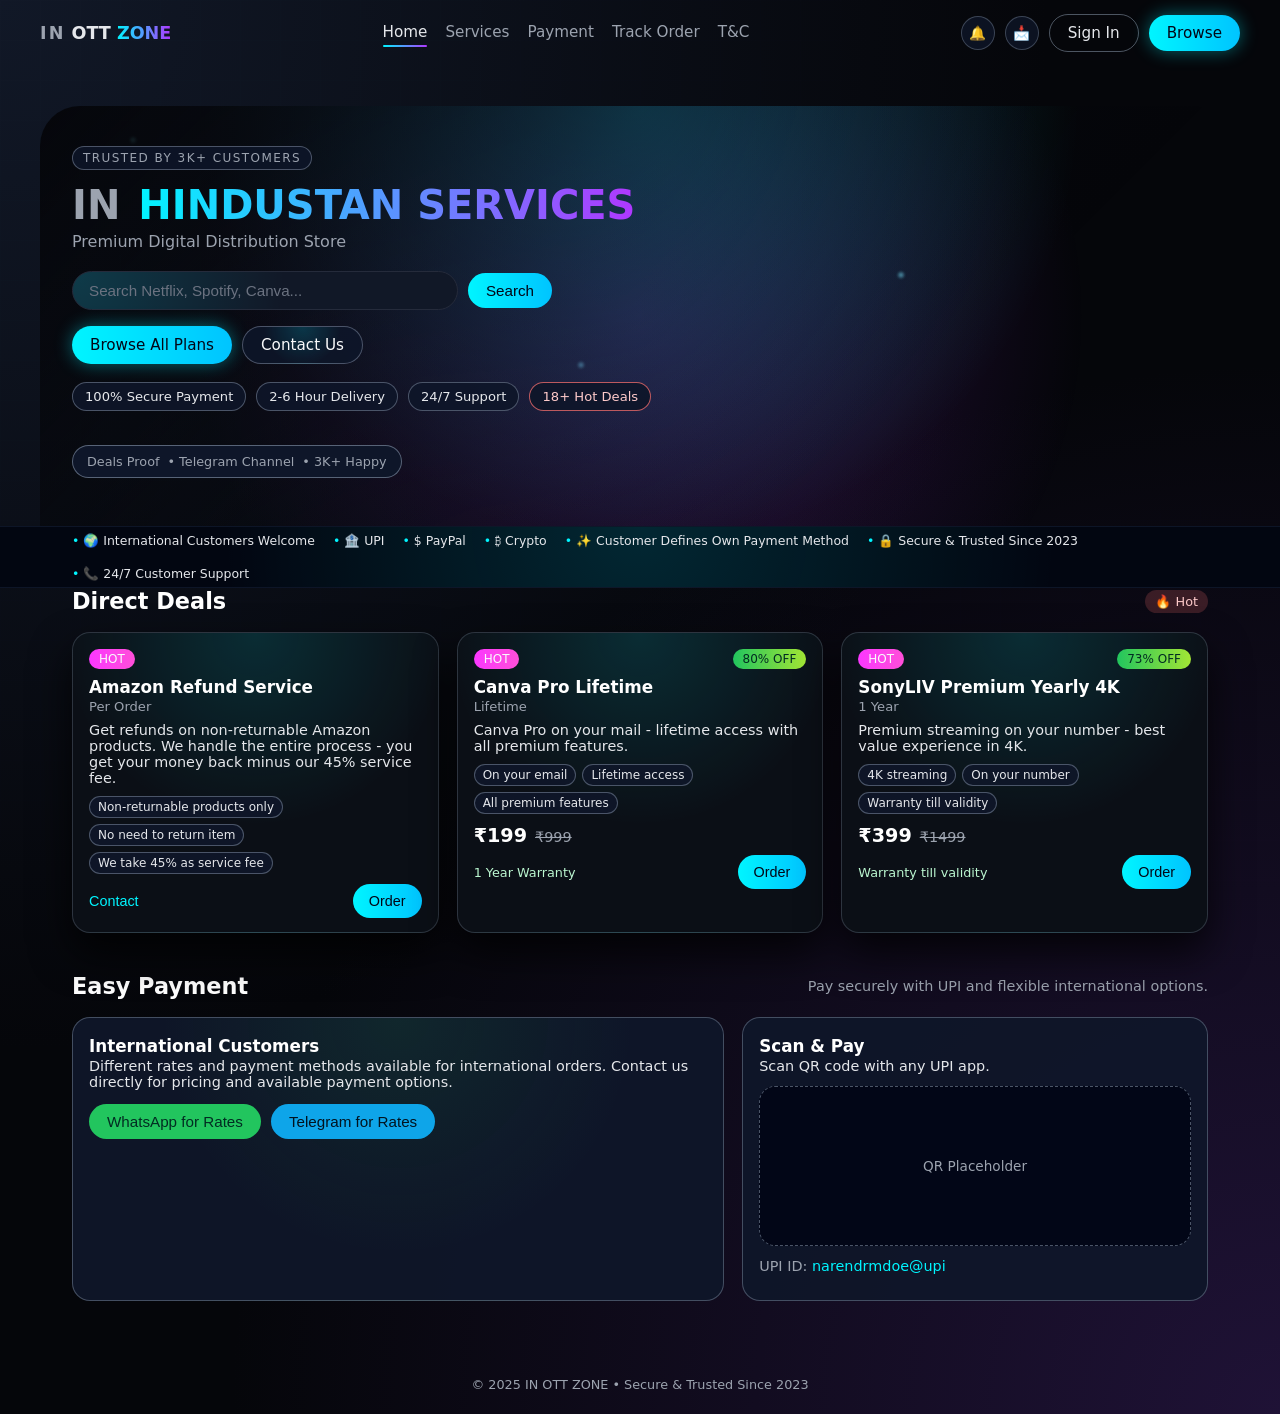
==== commit da23f630: "feat(ui): add angled hero overlay, restructure hero, and introduce ticker strip Co-authored-by: Geni" ====
--- a/index.html
+++ b/index.html
@@ -24,73 +24,88 @@
         <span class="hs-logo-highlight">ZONE</span>
       </div>
       <nav class="hs-nav">
-        <a href="#" class="hs-nav-link hs-nav-link--active">Home</a>
-        <a href="#" class="hs-nav-link">Services</a>
-        <a href="#" class="hs-nav-link">Payment</a>
-        <a href="#" class="hs-nav-link">Track Order</a>
-        <a href="#" class="hs-nav-link">T&amp;C</a>
+        <a href="index.html" class="hs-nav-link hs-nav-link--active">Home</a>
+        <a href="services.html" class="hs-nav-link">Services</a>
+        <a href="payment.html" class="hs-nav-link">Payment</a>
+        <a href="track.html" class="hs-nav-link">Track Order</a>
+        <a href="terms.html" class="hs-nav-link">T&amp;C</a>
       </nav>
       <div class="hs-header-actions">
         <button class="hs-icon-button" aria-label="Notifications">🔔</button>
         <button class="hs-icon-button" aria-label="Messages">📩</button>
         <a href="signin.html" class="hs-button hs-button--ghost">Sign In</a>
-        <a href="#services" class="hs-button hs-button--primary">Browse</a>
+        <a href="services.html" class="hs-button hs-button--primary">Browse</a>
       </div>
     </div>
   </header>
 
   <main class="hs-main">
     <section class="hs-hero">
-      <div class="hs-hero-trust-pill">
-        <span class="hs-pill-label">TRUSTED BY 3K+ CUSTOMERS</span>
-      </div>
-
-      <h1 class="hs-hero-title">
-        <span class="hs-hero-muted">IN</span>
-        <span class="hs-hero-highlight"> OTT ZONE</span>
-      </h1>
-      <p class="hs-hero-subtitle">
-        Premium Digital Distribution Store
-      </p>
-
-      <div class="hs-hero-search">
-        <input
-          type="text"
-          class="hs-input hs-input--hero"
-          placeholder="Search Netflix, Spotify, Canva..."
-        />
-        <button class="hs-button hs-button--accent">Search</button>
-      </div>
-
-      <div class="hs-hero-cta-row">
-        <a href="#services" class="hs-button hs-button--primary">
-          Browse All Plans
-        </a>
-        <a href="#" class="hs-button hs-button--glass">
-          Contact Us
-        </a>
-      </div>
-
-      <div class="hs-hero-badges">
-        <div class="hs-badge">
-          <span class="hs-badge-title">100% Secure Payment</span>
-        </div>
-        <div class="hs-badge">
-          <span class="hs-badge-title">2-6 Hour Delivery</span>
-        </div>
-        <div class="hs-badge">
-          <span class="hs-badge-title">24/7 Support</span>
-        </div>
-        <div class="hs-badge hs-badge--warning">
-          <span class="hs-badge-title">18+ Hot Deals</span>
-        </div>
-      </div>
-
-      <div class="hs-hero-footer-strip">
-        <span>🌍 International Customers Welcome</span>
-        <span>• Flexible Payment Methods</span>
-        <span>• Customer Defines Own Payment</span>
-        <span>• 24/7 Customer Support</span>
+      <div class="hs-hero-overlay"></div>
+
+      <div class="hs-hero-content">
+        <div class="hs-hero-trust-pill">
+          <span class="hs-pill-label">TRUSTED BY 3K+ CUSTOMERS</span>
+        </div>
+
+        <h1 class="hs-hero-title">
+          <span class="hs-hero-muted">IN</span>
+          <span class="hs-hero-highlight"> HINDUSTAN SERVICES</span>
+        </h1>
+        <p class="hs-hero-subtitle">
+          Premium Digital Distribution Store
+        </p>
+
+        <div class="hs-hero-search">
+          <input
+            type="text"
+            class="hs-input hs-input--hero"
+            placeholder="Search Netflix, Spotify, Canva..."
+          />
+          <button class="hs-button hs-button--accent">Search</button>
+        </div>
+
+        <div class="hs-hero-cta-row">
+          <a href="#services" class="hs-button hs-button--primary">
+            Browse All Plans
+          </a>
+          <a href="payment.html" class="hs-button hs-button--glass">
+            Contact Us
+          </a>
+        </div>
+
+        <div class="hs-hero-badges">
+          <div class="hs-badge">
+            <span class="hs-badge-title">100% Secure Payment</span>
+          </div>
+          <div class="hs-badge">
+            <span class="hs-badge-title">2-6 Hour Delivery</span>
+          </div>
+          <div class="hs-badge">
+            <span class="hs-badge-title">24/7 Support</span>
+          </div>
+          <div class="hs-badge hs-badge--warning">
+            <span class="hs-badge-title">18+ Hot Deals</span>
+          </div>
+        </div>
+
+        <div class="hs-hero-footer-strip">
+          <span>Deals Proof</span>
+          <span>• Telegram Channel</span>
+          <span>• 3K+ Happy</span>
+        </div>
+      </div>
+    </section>
+
+    <section class="hs-ticker-strip">
+      <div class="hs-ticker-inner">
+        <span class="hs-ticker-item">🌍 International Customers Welcome</span>
+        <span class="hs-ticker-item">🏦 UPI</span>
+        <span class="hs-ticker-item">$ PayPal</span>
+        <span class="hs-ticker-item">₿ Crypto</span>
+        <span class="hs-ticker-item">✨ Customer Defines Own Payment Method</span>
+        <span class="hs-ticker-item">🔒 Secure &amp; Trusted Since 2023</span>
+        <span class="hs-ticker-item">📞 24/7 Customer Support</span>
       </div>
     </section>
 
--- a/styles.css
+++ b/styles.css
@@ -256,8 +256,28 @@
 
 .hs-hero {
   max-width: 1200px;
-  margin: 32px auto 40px;
-  padding: 0 32px;
+  margin: 40px auto 0;
+  padding: 40px 32px 48px;
+  position: relative;
+}
+
+/* angled hero overlay similar to reference */
+.hs-hero-overlay {
+  position: absolute;
+  inset: 0;
+  background:
+    linear-gradient(135deg, rgba(5, 6, 10, 0.95) 0, rgba(5, 6, 10, 0.4) 40%, transparent 72%),
+    radial-gradient(circle at top, rgba(0, 245, 255, 0.3), transparent 60%),
+    radial-gradient(circle at center, rgba(176, 55, 255, 0.25), transparent 70%);
+  border-radius: 40px 40px 0 0;
+  pointer-events: none;
+  z-index: 0;
+}
+
+/* hero content sits above overlay */
+.hs-hero-content {
+  position: relative;
+  z-index: 1;
 }
 
 .hs-hero-trust-pill {
@@ -365,16 +385,44 @@
 }
 
 .hs-hero-footer-strip {
-  margin-top: 12px;
+  margin-top: 16px;
   padding: 8px 14px;
   border-radius: var(--hs-radius-pill);
-  background: rgba(15, 23, 42, 0.95);
-  border: 1px solid rgba(148, 163, 184, 0.45);
+  background: rgba(15, 23, 42, 0.98);
+  border: 1px solid rgba(148, 163, 184, 0.55);
   font-size: 0.8rem;
   color: var(--hs-text-muted);
   display: inline-flex;
   flex-wrap: wrap;
   gap: 8px;
+}
+
+/* bottom ticker strip like reference */
+.hs-ticker-strip {
+  width: 100%;
+  border-top: 1px solid rgba(15, 23, 42, 0.9);
+  border-bottom: 1px solid rgba(15, 23, 42, 0.9);
+  background: radial-gradient(circle at top, rgba(0, 245, 255, 0.14), transparent 65%),
+              rgba(3, 7, 18, 0.98);
+  padding: 6px 0;
+  position: relative;
+  z-index: 1;
+}
+
+.hs-ticker-inner {
+  max-width: 1200px;
+  margin: 0 auto;
+  padding-inline: 32px;
+  display: flex;
+  flex-wrap: wrap;
+  gap: 18px;
+  font-size: 0.78rem;
+  color: #e5e7eb;
+}
+
+.hs-ticker-item::before {
+  content: "• ";
+  color: var(--hs-accent-cyan);
 }
 
 /* section layout */
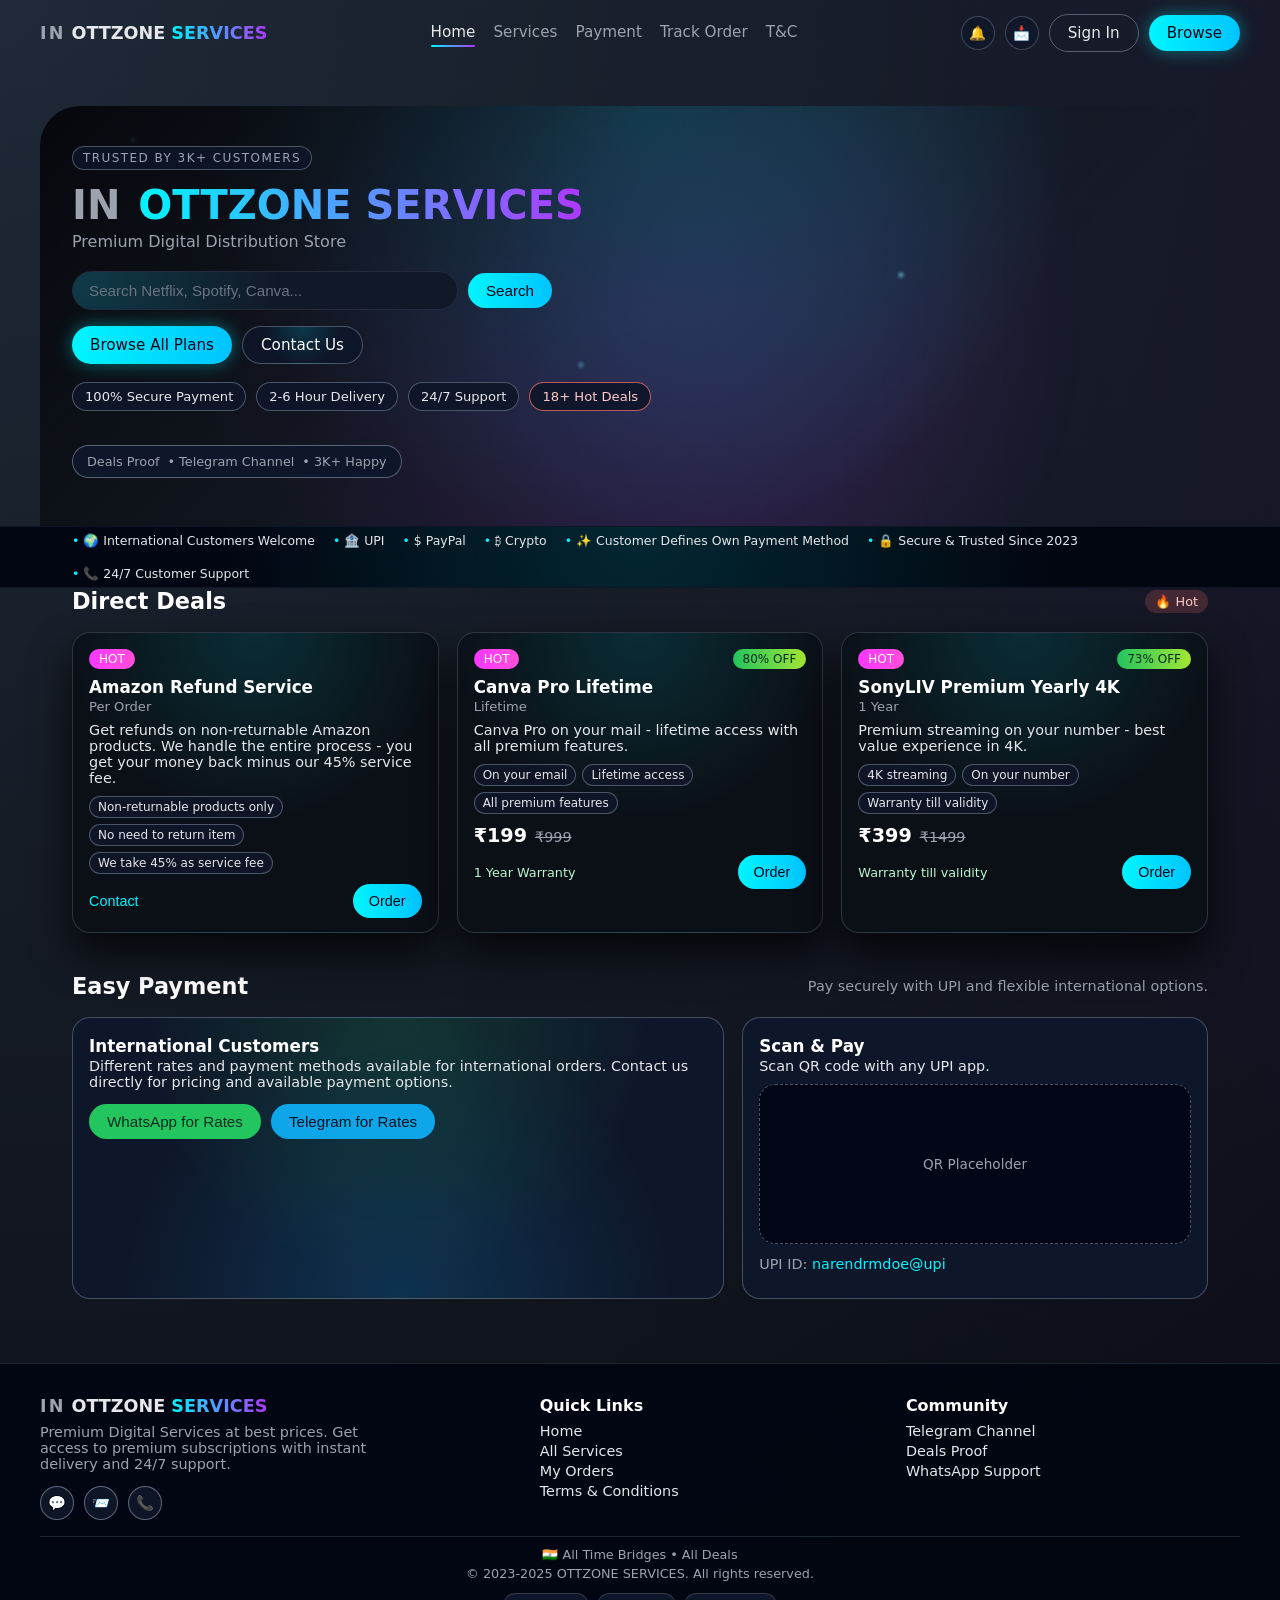
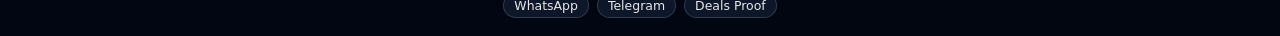
==== commit 5818fa42: "refactor: update branding to OTTZONE SERVICES across pages; replace footer with new site-wide footer" ====
--- a/index.html
+++ b/index.html
@@ -2,7 +2,7 @@
 <html lang="en">
 <head>
   <meta charset="UTF-8" />
-  <title>IN OTT ZONE - Premium Digital Services</title>
+  <title>OTTZONE SERVICES - Premium Digital Services</title>
   <meta name="viewport" content="width=device-width, initial-scale=1" />
   <link rel="stylesheet" href="styles.css" />
 </head>
@@ -20,8 +20,8 @@
     <div class="hs-header-inner">
       <div class="hs-logo">
         <span class="hs-logo-prefix">IN</span>
-        <span class="hs-logo-main">OTT</span>
-        <span class="hs-logo-highlight">ZONE</span>
+        <span class="hs-logo-main">OTTZONE</span>
+        <span class="hs-logo-highlight">SERVICES</span>
       </div>
       <nav class="hs-nav">
         <a href="index.html" class="hs-nav-link hs-nav-link--active">Home</a>
@@ -50,7 +50,7 @@
 
         <h1 class="hs-hero-title">
           <span class="hs-hero-muted">IN</span>
-          <span class="hs-hero-highlight"> HINDUSTAN SERVICES</span>
+          <span class="hs-hero-highlight"> OTTZONE SERVICES</span>
         </h1>
         <p class="hs-hero-subtitle">
           Premium Digital Distribution Store
@@ -224,8 +224,56 @@
     </section>
   </main>
 
-  <footer class="hs-footer">
-    <p>© 2025 IN OTT ZONE • Secure &amp; Trusted Since 2023</p>
+  <footer class="hs-site-footer">
+    <div class="hs-site-footer-inner">
+      <div class="hs-site-footer-grid">
+        <div>
+          <div class="hs-logo">
+            <span class="hs-logo-prefix">IN</span>
+            <span class="hs-logo-main">OTTZONE</span>
+            <span class="hs-logo-highlight">SERVICES</span>
+          </div>
+          <p class="hs-footer-logo-text">
+            Premium Digital Services at best prices. Get access to premium subscriptions with instant delivery
+            and 24/7 support.
+          </p>
+          <div class="hs-footer-social-row">
+            <div class="hs-footer-icon">💬</div>
+            <div class="hs-footer-icon">📨</div>
+            <div class="hs-footer-icon">📞</div>
+          </div>
+        </div>
+
+        <div>
+          <div class="hs-footer-heading">Quick Links</div>
+          <ul class="hs-footer-links">
+            <li><a href="index.html">Home</a></li>
+            <li><a href="services.html">All Services</a></li>
+            <li><a href="track.html">My Orders</a></li>
+            <li><a href="terms.html">Terms &amp; Conditions</a></li>
+          </ul>
+        </div>
+
+        <div>
+          <div class="hs-footer-heading">Community</div>
+          <ul class="hs-footer-links">
+            <li><a href="#">Telegram Channel</a></li>
+            <li><a href="#">Deals Proof</a></li>
+            <li><a href="#">WhatsApp Support</a></li>
+          </ul>
+        </div>
+      </div>
+
+      <div class="hs-footer-bottom">
+        <div>🇮🇳 All Time Bridges • All Deals</div>
+        <div>© 2023-2025 OTTZONE SERVICES. All rights reserved.</div>
+        <div class="hs-footer-badges">
+          <span class="hs-footer-badge">WhatsApp</span>
+          <span class="hs-footer-badge">Telegram</span>
+          <span class="hs-footer-badge">Deals Proof</span>
+        </div>
+      </div>
+    </div>
   </footer>
 </body>
 </html>
--- a/styles.css
+++ b/styles.css
@@ -29,13 +29,28 @@
     "Helvetica Neue", Arial, sans-serif;
   color: var(--hs-text-main);
   background:
-    radial-gradient(circle at top left, #111827 0, transparent 55%),
-    radial-gradient(circle at bottom right, #1f1236 0, transparent 55%),
+    radial-gradient(circle at 0% 0%, #1f2937 0, transparent 55%),
+    radial-gradient(circle at 100% 0%, #1f1236 0, transparent 55%),
+    radial-gradient(circle at 0% 100%, #0f172a 0, transparent 55%),
     var(--hs-bg-dark);
+  background-size: 200% 200%;
+  animation: hs-bg-shift 18s ease-in-out infinite;
   display: flex;
   flex-direction: column;
   position: relative;
   overflow-x: hidden;
+}
+
+@keyframes hs-bg-shift {
+  0% {
+    background-position: 0% 0%, 100% 0%, 0% 100%, 50% 50%;
+  }
+  50% {
+    background-position: 50% 0%, 50% 100%, 0% 50%, 50% 50%;
+  }
+  100% {
+    background-position: 0% 0%, 100% 0%, 0% 100%, 50% 50%;
+  }
 }
 
 /* grid overlay */
@@ -432,6 +447,27 @@
   padding: 0 32px;
 }
 
+/* services filter card (search + category pills) */
+.hs-services-filter-card {
+  margin-top: 16px;
+  margin-bottom: 18px;
+  border-radius: 18px;
+  padding: 16px 18px 14px;
+  background: rgba(3, 7, 18, 0.98);
+  border: 1px solid rgba(31, 41, 55, 0.9);
+  box-shadow: 0 18px 35px rgba(0, 0, 0, 0.85);
+}
+
+.hs-services-category-row {
+  display: flex;
+  flex-wrap: wrap;
+  gap: 8px;
+}
+
+.hs-services-count {
+  margin-bottom: 10px;
+}
+
 .hs-section-header {
   display: flex;
   align-items: center;
@@ -577,26 +613,213 @@
 
 /* payment section */
 .hs-section--payment {
-  margin-bottom: 60px;
+  margin-bottom: 24px;
+}
+
+/* extra payment cards stacked below main grid */
+.hs-section--payment-extra {
+  max-width: 1200px;
+  margin: 0 auto 60px;
+  padding: 0 32px;
+  display: grid;
+  grid-template-columns: minmax(0, 1.15fr) minmax(0, 1.15fr);
+  gap: 18px;
 }
 
 .hs-payment-grid {
   display: grid;
   grid-template-columns: minmax(0, 1.4fr) minmax(0, 1fr);
   gap: 18px;
+  margin-bottom: 18px;
 }
 
 .hs-payment-card {
   border-radius: 18px;
   padding: 18px 16px 16px;
-  background: rgba(15, 23, 42, 0.95);
+  background: rgba(15, 23, 42, 0.98);
   border: 1px solid rgba(148, 163, 184, 0.4);
+}
+
+/* T&C layout */
+.hs-terms-card {
+  max-width: 900px;
+  margin: 0 auto 32px;
+}
+
+.hs-terms-stat-grid {
+  display: grid;
+  grid-template-columns: repeat(auto-fit, minmax(220px, 1fr));
+  gap: 10px;
+  margin-bottom: 16px;
+}
+
+.hs-terms-stat {
+  border-radius: 14px;
+  padding: 10px 12px;
+  background:
+    radial-gradient(circle at top, rgba(0, 245, 255, 0.12), transparent 60%),
+    rgba(15, 23, 42, 0.98);
+  border: 1px solid rgba(55, 65, 81, 0.9);
+  box-shadow: 0 12px 24px rgba(0, 0, 0, 0.75);
+}
+
+.hs-terms-stat-title {
+  font-size: 0.85rem;
+  color: var(--hs-text-muted);
+}
+
+.hs-terms-stat-value {
+  font-size: 0.92rem;
+  margin-top: 2px;
+}
+
+/* T&C sections and list */
+.hs-terms-section {
+  margin-top: 16px;
+}
+
+.hs-terms-heading {
+  font-size: 0.95rem;
+  text-transform: uppercase;
+  letter-spacing: 0.08em;
+  color: #e5e7eb;
+  margin-bottom: 8px;
+  border-radius: 12px;
+  padding: 6px 10px;
+  background: linear-gradient(90deg, rgba(37, 99, 235, 0.35), rgba(124, 58, 237, 0.35));
+  border: 1px solid rgba(59, 130, 246, 0.5);
+}
+
+.hs-terms-heading--refund {
+  background: linear-gradient(90deg, rgba(248, 113, 113, 0.38), rgba(251, 113, 133, 0.4));
+  border-color: rgba(248, 113, 113, 0.8);
+}
+
+.hs-terms-heading--amazon {
+  background: linear-gradient(90deg, rgba(59, 130, 246, 0.4), rgba(56, 189, 248, 0.4));
+  border-color: rgba(56, 189, 248, 0.85);
+}
+
+.hs-terms-list {
+  list-style: none;
+  padding-left: 0;
+  margin: 0;
+  display: flex;
+  flex-direction: column;
+  gap: 6px;
+}
+
+.hs-terms-list li {
+  border-radius: 10px;
+  padding: 8px 10px;
+  background: rgba(15, 23, 42, 0.96);
+  border: 1px solid rgba(55, 65, 81, 0.9);
+  font-size: 0.88rem;
+}
+
+/* refund policy boxes */
+.hs-terms-refund-card {
+  margin-top: 8px;
+  margin-bottom: 10px;
+  border-radius: 12px;
+  padding: 10px 12px;
+  background: rgba(15, 23, 42, 0.98);
+  border: 1px solid rgba(55, 65, 81, 0.9);
+}
+
+.hs-terms-refund-title {
+  font-size: 0.95rem;
+}
+
+.hs-terms-refund-subtitle {
+  font-size: 0.85rem;
+  color: var(--hs-text-muted);
+  margin-top: 2px;
+}
+
+.hs-terms-refund-grid {
+  display: grid;
+  grid-template-columns: repeat(auto-fit, minmax(220px, 1fr));
+  gap: 12px;
+}
+
+.hs-terms-refund-box {
+  border-radius: 14px;
+  padding: 10px 12px;
+  background: rgba(15, 23, 42, 0.98);
+  border: 1px solid rgba(55, 65, 81, 0.9);
+}
+
+.hs-terms-refund-box--primary {
+  background:
+    radial-gradient(circle at top, rgba(248, 113, 113, 0.3), transparent 65%),
+    rgba(15, 23, 42, 0.98);
+  border-color: rgba(248, 113, 113, 0.9);
+}
+
+.hs-terms-refund-box--success {
+  background:
+    radial-gradient(circle at top, rgba(34, 197, 94, 0.3), transparent 65%),
+    rgba(15, 23, 42, 0.98);
+  border-color: rgba(34, 197, 94, 0.9);
+}
+
+.hs-terms-refund-percent {
+  font-size: 1.4rem;
+  font-weight: 700;
+}
+
+.hs-terms-refund-text {
+  margin-top: 4px;
+  font-size: 0.85rem;
+}
+
+/* Amazon refund box */
+.hs-terms-amazon-card {
+  margin-top: 10px;
+  border-radius: 14px;
+  padding: 10px 12px;
+  background:
+    radial-gradient(circle at top, rgba(37, 99, 235, 0.25), transparent 65%),
+    rgba(15, 23, 42, 0.98);
+  border: 1px solid rgba(59, 130, 246, 0.85);
+}
+
+.hs-terms-footer {
+  margin-top: 16px;
+  text-align: center;
+}
+
+.hs-terms-updated {
+  margin-top: 4px;
+  font-size: 0.8rem;
+}
+
+/* shared payment card header with icon */
+.hs-payment-card-header {
+  display: flex;
+  gap: 10px;
+  align-items: flex-start;
+}
+
+.hs-payment-icon {
+  width: 32px;
+  height: 32px;
+  border-radius: 999px;
+  display: inline-flex;
+  align-items: center;
+  justify-content: center;
+  background: radial-gradient(circle at top, rgba(0, 245, 255, 0.2), transparent 60%),
+              rgba(15, 23, 42, 1);
+  border: 1px solid rgba(148, 163, 184, 0.55);
+  font-size: 1rem;
 }
 
 .hs-payment-card--intl {
   background:
-    radial-gradient(circle at top, rgba(34, 197, 94, 0.1), transparent 55%),
-    rgba(15, 23, 42, 0.95);
+    radial-gradient(circle at top, rgba(34, 197, 94, 0.18), transparent 60%),
+    radial-gradient(circle at bottom, rgba(14, 165, 233, 0.2), transparent 65%),
+    rgba(15, 23, 42, 0.98);
 }
 
 .hs-payment-actions {
@@ -606,8 +829,17 @@
   margin-top: 14px;
 }
 
+/* QR + UPI ID area */
+.hs-payment-qr-box {
+  margin: 12px 0 10px;
+  border-radius: 16px;
+  padding: 14px;
+  background: rgba(15, 23, 42, 0.98);
+  border: 1px solid rgba(31, 41, 55, 0.9);
+}
+
 .hs-payment-qr-placeholder {
-  margin: 12px 0;
+  margin-bottom: 12px;
   border-radius: 16px;
   background: #020617;
   border: 1px dashed rgba(148, 163, 184, 0.5);
@@ -622,6 +854,62 @@
   font-size: 0.85rem;
 }
 
+.hs-upi-id-row {
+  margin-top: 4px;
+}
+
+.hs-upi-id-label {
+  font-size: 0.78rem;
+  color: var(--hs-text-muted);
+  margin-bottom: 4px;
+}
+
+.hs-upi-id-input {
+  border-radius: var(--hs-radius-pill);
+  background: #020617;
+  border: 1px solid rgba(75, 85, 99, 0.9);
+  padding: 6px 6px 6px 10px;
+  display: flex;
+  align-items: center;
+  justify-content: space-between;
+  gap: 8px;
+  font-size: 0.85rem;
+}
+
+.hs-button--copy {
+  background: rgba(15, 23, 42, 1);
+  color: #e5e7eb;
+  border-radius: var(--hs-radius-pill);
+  border: 1px solid rgba(148, 163, 184, 0.7);
+  padding: 4px 10px;
+  font-size: 0.8rem;
+  box-shadow: none;
+}
+
+.hs-upi-apps {
+  display: flex;
+  flex-wrap: wrap;
+  gap: 8px;
+  margin-top: 10px;
+}
+
+.hs-upi-app {
+  border-radius: var(--hs-radius-pill);
+  padding: 3px 10px;
+  font-size: 0.78rem;
+  background: rgba(15, 23, 42, 0.98);
+  border: 1px solid rgba(55, 65, 81, 0.9);
+  color: #e5e7eb;
+}
+
+/* crypto tags reuse upi app style */
+.hs-crypto-tags {
+  display: flex;
+  flex-wrap: wrap;
+  gap: 8px;
+  margin-top: 12px;
+}
+
 .hs-highlight {
   color: var(--hs-accent-cyan);
 }
@@ -630,10 +918,118 @@
 .hs-footer {
   position: relative;
   z-index: 1;
-  padding: 16px 32px 22px;
+  padding: 24px 32px 22px;
   font-size: 0.8rem;
   color: var(--hs-text-muted);
   text-align: center;
+}
+
+/* full footer layout like reference */
+.hs-site-footer {
+  border-top: 1px solid rgba(31, 41, 55, 0.9);
+  margin-top: 40px;
+  padding: 32px 32px 18px;
+  background: rgba(3, 7, 18, 0.98);
+}
+
+.hs-site-footer-inner {
+  max-width: 1200px;
+  margin: 0 auto;
+}
+
+.hs-site-footer-grid {
+  display: grid;
+  grid-template-columns: minmax(0, 1.4fr) minmax(0, 1fr) minmax(0, 1fr);
+  gap: 32px;
+  margin-bottom: 16px;
+}
+
+.hs-footer-logo-text {
+  font-size: 0.9rem;
+  color: var(--hs-text-muted);
+  margin-top: 8px;
+  max-width: 360px;
+}
+
+.hs-footer-social-row {
+  display: flex;
+  gap: 10px;
+  margin-top: 14px;
+}
+
+.hs-footer-icon {
+  width: 34px;
+  height: 34px;
+  border-radius: 999px;
+  border: 1px solid rgba(148, 163, 184, 0.6);
+  background: rgba(15, 23, 42, 0.95);
+  display: inline-flex;
+  align-items: center;
+  justify-content: center;
+  font-size: 0.9rem;
+}
+
+.hs-footer-heading {
+  font-weight: 600;
+  margin-bottom: 8px;
+}
+
+.hs-footer-links {
+  list-style: none;
+  padding-left: 0;
+  margin: 0;
+  display: flex;
+  flex-direction: column;
+  gap: 4px;
+  font-size: 0.9rem;
+}
+
+.hs-footer-links a {
+  color: #e5e7eb;
+  text-decoration: none;
+}
+
+.hs-footer-links a:hover {
+  text-decoration: underline;
+}
+
+.hs-footer-bottom {
+  border-top: 1px solid rgba(31, 41, 55, 0.9);
+  padding-top: 10px;
+  margin-top: 10px;
+  display: flex;
+  flex-direction: column;
+  gap: 4px;
+  font-size: 0.8rem;
+  color: var(--hs-text-muted);
+  text-align: center;
+}
+
+.hs-footer-badges {
+  margin-top: 8px;
+  display: flex;
+  justify-content: center;
+  gap: 8px;
+}
+
+.hs-footer-badge {
+  border-radius: var(--hs-radius-pill);
+  padding: 4px 10px;
+  border: 1px solid rgba(55, 65, 81, 0.9);
+  background: rgba(15, 23, 42, 0.98);
+  font-size: 0.78rem;
+  color: #e5e7eb;
+}
+
+@media (max-width: 720px) {
+  .hs-site-footer {
+    padding-inline: 16px;
+  }
+
+  .hs-site-footer-grid {
+    grid-template-columns: minmax(0, 1fr);
+    gap: 20px;
+  }
 }
 
 /* auth page */
@@ -820,6 +1216,15 @@
   .hs-payment-grid {
     grid-template-columns: minmax(0, 1fr);
   }
+
+  .hs-section--payment-extra {
+    padding-inline: 16px;
+    grid-template-columns: minmax(0, 1fr);
+  }
+
+  .hs-ticker-inner {
+    padding-inline: 16px;
+  }
 }
 
 @media (max-width: 480px) {
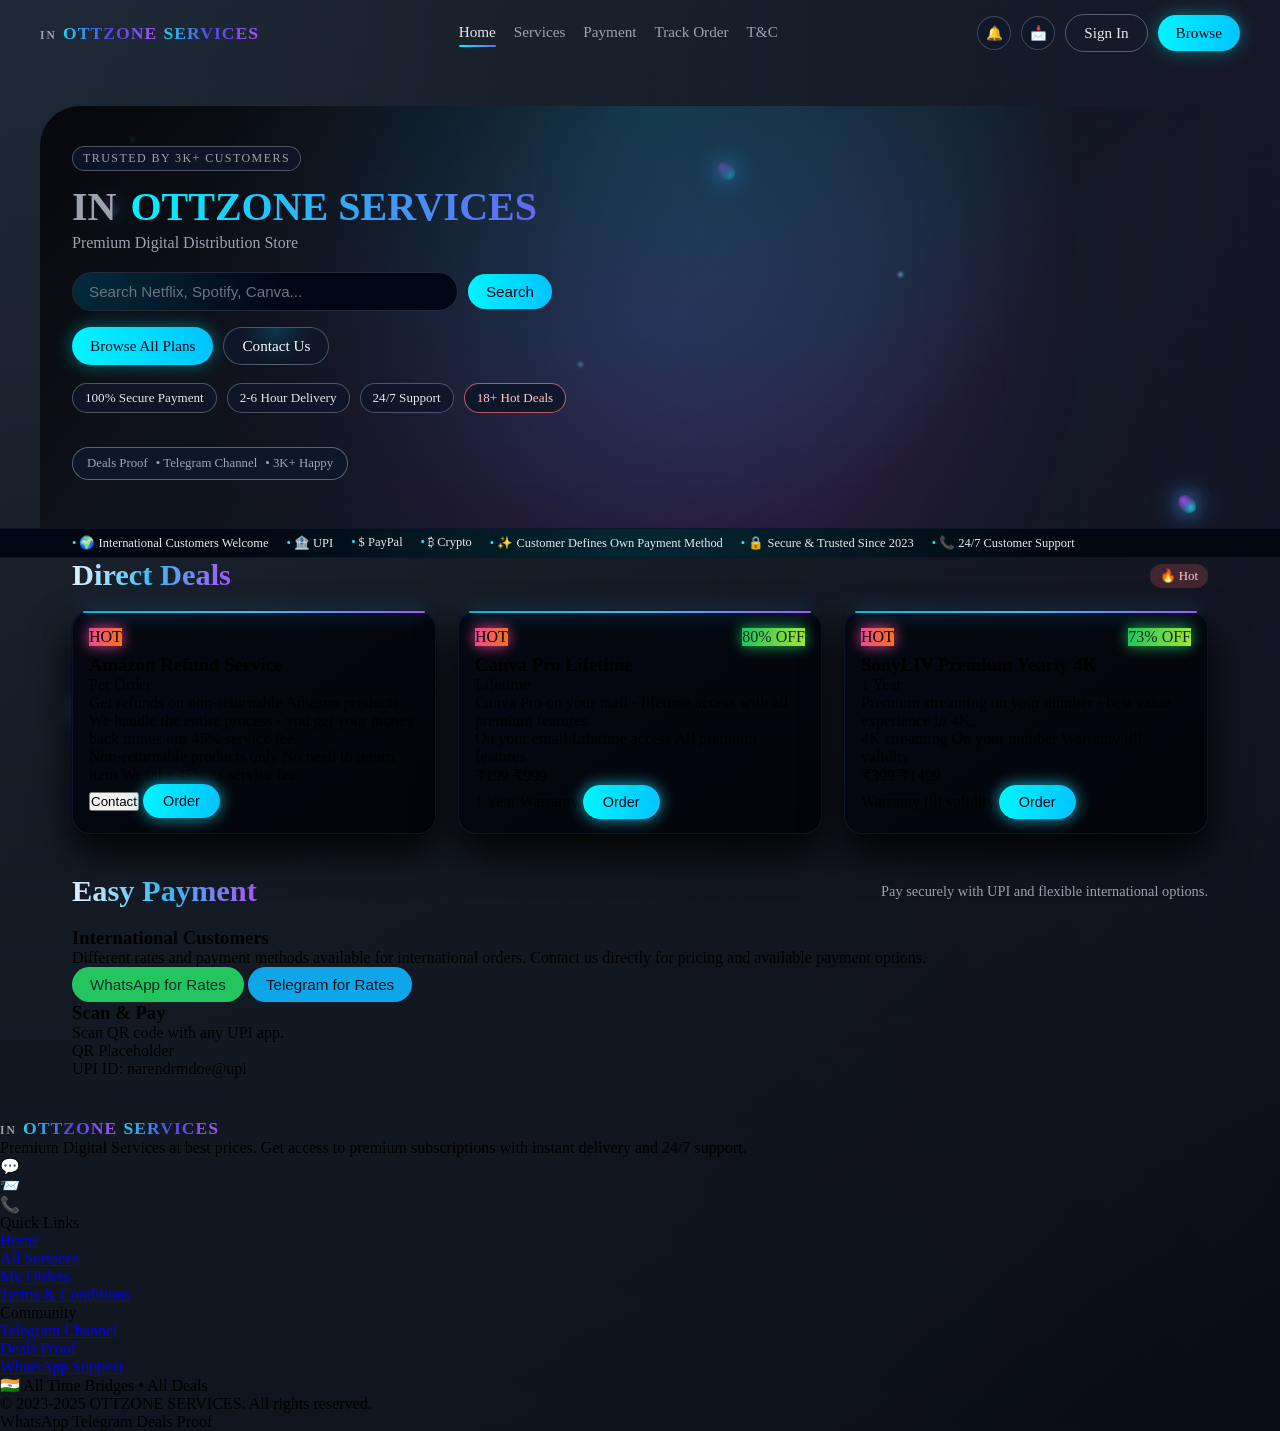
==== commit 28e512d9: "feat: add animated butterfly decorations and update color/typography across pages Co-authored-by: Ge" ====
--- a/index.html
+++ b/index.html
@@ -14,6 +14,10 @@
     <span class="hs-particle hs-p3"></span>
     <span class="hs-particle hs-p4"></span>
     <span class="hs-particle hs-p5"></span>
+    <span class="hs-butterfly b1"></span>
+    <span class="hs-butterfly b2"></span>
+    <span class="hs-butterfly b3"></span>
+    <span class="hs-butterfly b4"></span>
   </div>
 
   <header class="hs-header">
--- a/styles.css
+++ b/styles.css
@@ -3,15 +3,15 @@
   --hs-bg-card: #0b0f16;
   --hs-accent-cyan: #00f5ff;
   --hs-accent-cyan-soft: rgba(0, 245, 255, 0.16);
-  --hs-accent-purple: #b037ff;
-  --hs-accent-pink: #ff4fd8;
-  --hs-text-main: #ffffff;
+  --hs-accent-purple: #6366f1;
+  --hs-accent-pink: #f472b6;
+  --hs-text-main: #f9fafb;
   --hs-text-muted: #9ca3af;
   --hs-border-subtle: #252b3b;
-  --hs-input-bg: #111827;
+  --hs-input-bg: #020617;
   --hs-radius-lg: 20px;
   --hs-radius-pill: 999px;
-  --hs-shadow-strong: 0 20px 40px rgba(0, 0, 0, 0.75);
+  --hs-shadow-strong: 0 20px 40px rgba(0, 0, 0, 0.85);
   --hs-transition-fast: 0.18s ease-out;
 }
 
@@ -25,8 +25,8 @@
 
 body.hs-body {
   min-height: 100vh;
-  font-family: system-ui, -apple-system, BlinkMacSystemFont, "SF Pro Text",
-    "Helvetica Neue", Arial, sans-serif;
+  font-family: system-ui, -apple-system, BlinkMacSystemFont, "Segoe UI",
+    "  "Helvetica Neue", Arial, sans-serif;
   color: var(--hs-text-main);
   background:
     radial-gradient(circle at 0% 0%, #1f2937 0, transparent 55%),
@@ -77,11 +77,11 @@
 
 .hs-particle {
   position: absolute;
-  width: 10px;
-  height: 10px;
+  width: 9px;
+  height: 9px;
   border-radius: 999px;
   background: radial-gradient(circle, #7cf5ff, transparent 60%);
-  opacity: 0.75;
+  opacity: 0.8;
   filter: blur(1px);
   animation: hs-float 14s linear infinite;
 }
@@ -91,6 +91,35 @@
 .hs-p3 { top: 60%; left: 18%; animation-duration: 22s; }
 .hs-p4 { top: 75%; left: 80%; animation-duration: 20s; }
 .hs-p5 { top: 40%; left: 45%; animation-duration: 24s; }
+
+/* butterfly-like glowing blobs */
+.hs-butterfly {
+  position: absolute;
+  width: 18px;
+  height: 18px;
+  border-radius: 40% 60% 35% 65%;
+  background:
+    radial-gradient(circle at 30% 30%, #a855f7, transparent 65%),
+    radial-gradient(circle at 70% 70%, #22d3ee, transparent 65%);
+  box-shadow:
+    0 0 18px rgba(59, 130, 246, 0.9),
+    0 0 30px rgba(56, 189, 248, 0.7);
+  opacity: 0.9;
+  animation: hs-butterfly-float 18s ease-in-out infinite;
+}
+
+.hs-butterfly.b1 { top: 22%; left: 8%; }
+.hs-butterfly.b2 { top: 18%; left: 56%; }
+.hs-butterfly.b3 { top: 55%; left: 92%; }
+.hs-butterfly.b4 { top: 78%; left: 6%; }
+
+@keyframes hs-butterfly-float {
+  0%   { transform: translateY(0) translateX(0) rotate(0deg); opacity: 0.6; }
+  25%  { transform: translateY(-18px) translateX(6px) rotate(6deg); opacity: 1; }
+  50%  { transform: translateY(-6px) translateX(-4px) rotate(-4deg); opacity: 0.7; }
+  75%  { transform: translateY(-20px) translateX(4px) rotate(8deg); opacity: 1; }
+  100% { transform: translateY(0) translateX(0) rotate(0deg); opacity: 0.6; }
+}
 
 @keyframes hs-float {
   0%   { transform: translateY(0) translateX(0); opacity: 0.3; }
@@ -126,17 +155,19 @@
 
 .hs-logo-prefix {
   color: var(--hs-text-muted);
-  letter-spacing: 0.12em;
-}
-
-.hs-logo-main {
-  color: #e5e7eb;
-}
-
+  letter-spacing: 0.18em;
+  text-transform: uppercase;
+  font-size: 0.72rem;
+}
+
+.hs-logo-main,
 .hs-logo-highlight {
-  background: linear-gradient(90deg, var(--hs-accent-cyan), var(--hs-accent-purple));
+  text-transform: uppercase;
+  letter-spacing: 0.06em;
+  background: linear-gradient(90deg, #22d3ee, #4f46e5, #a855f7);
   -webkit-background-clip: text;
   color: transparent;
+  font-weight: 700;
 }
 
 .hs-nav {
@@ -223,8 +254,15 @@
 .hs-button--accent-sm {
   background: linear-gradient(90deg, #00f5ff, #00c4ff);
   color: #020617;
-  padding-inline: 16px;
+  padding-inline: 20px;
   font-size: 0.9rem;
+  box-shadow: 0 0 16px rgba(34, 211, 238, 0.8);
+}
+
+.hs-button--accent-sm:hover {
+  transform: translateY(-1px);
+  filter: brightness(1.05);
+  box-shadow: 0 0 20px rgba(34, 211, 238, 1);
 }
 
 .hs-button--ghost {
@@ -477,7 +515,11 @@
 }
 
 .hs-section-title {
-  font-size: 1.4rem;
+  font-size: 1.9rem;
+  font-weight: 700;
+  background: linear-gradient(90deg, #e5f2ff, #38bdf8, #a855f7);
+  -webkit-background-clip: text;
+  color: transparent;
 }
 
 .hs-section-pill {
@@ -497,19 +539,34 @@
 .hs-services-grid {
   display: grid;
   grid-template-columns: repeat(auto-fit, minmax(260px, 1fr));
-  gap: 18px;
+  gap: 22px;
 }
 
 .hs-card {
   border-radius: 18px;
   padding: 16px 16px 14px;
   background:
-    radial-gradient(circle at top, rgba(0, 245, 255, 0.13), transparent 55%),
-    var(--hs-bg-card);
-  border: 1px solid rgba(148, 163, 184, 0.25);
-  box-shadow: var(--hs-shadow-strong);
+    linear-gradient(145deg, #050812, #020409),
+    radial-gradient(circle at top, rgba(0, 245, 255, 0.18), transparent 60%);
+  border: 1px solid rgba(15, 23, 42, 0.95);
+  box-shadow:
+    0 18px 40px rgba(0, 0, 0, 0.95),
+    0 0 0 1px rgba(15, 23, 42, 0.95);
   position: relative;
-  overflow: hidden;
+  overflow: visible;
+}
+
+/* glowing cyan top border like reference cards */
+.hs-card::before {
+  content: "";
+  position: absolute;
+  left: 10px;
+  right: 10px;
+  top: -1px;
+  height: 2px;
+  border-radius: 999px;
+  background: linear-gradient(90deg, #06b6d4, #38bdf8, #a855f7);
+  box-shadow: 0 0 18px rgba(56, 189, 248, 0.9);
 }
 
 .hs-card-top-row {
@@ -517,31 +574,52 @@
   justify-content: space-between;
   margin-bottom: 8px;
   gap: 6px;
-}
+  position
 
 .hs-chip {
   border-radius: var(--hs-radius-pill);
   padding: 3px 10px;
   font-size: 0.75rem;
   color: #f9fafb;
-}
-
+  position: relative;
+  z-index: 2;
+}
+
+/* glowing HOT pill that sits on top border */
+/* default chips */
 .hs-chip--hot {
-  background: linear-gradient(90deg, #fb37ff, #ff4fd8);
-}
-
+  background: linear-gradient(90deg, #ec4899, #f97316);
+  box-shadow: 0 0 14px rgba(236, 72, 153, 0.9);
+}
+
+/* discount pill */
 .hs-chip--discount {
   background: linear-gradient(90deg, #22c55e, #a3e635);
   color: #022c22;
+  box-shadow: 0 0 14px rgba(34, 197, 94, 0.9);
+}
+
+/* overlap chips on top edge for service cards */
+.hs-card .hs-chip--hot {
+  position: absolute;
+  top: -14px;
+  left: 18px;
+}
+
+.hs-card .hs-chip--discount {
+  position: absolute;
+  top: -14px;
+  right: 18px;
 }
 
 .hs-card-title {
-  font-size: 1.05rem;
-  margin-bottom: 2px;
+  font-size: 1.15rem;
+  font-weight: 600;
+  margin-bottom: 4px;
 }
 
 .hs-card-sub {
-  font-size: 0.82rem;
+  font-size: 0.85rem;
   color: var(--hs-text-muted);
   margin-bottom: 8px;
 }
@@ -550,6 +628,7 @@
   font-size: 0.9rem;
   color: #e5e7eb;
   margin-bottom: 10px;
+  line-height: 1.4;
 }
 
 .hs-card-text--muted {
@@ -636,8 +715,13 @@
 .hs-payment-card {
   border-radius: 18px;
   padding: 18px 16px 16px;
-  background: rgba(15, 23, 42, 0.98);
-  border: 1px solid rgba(148, 163, 184, 0.4);
+  background:
+    linear-gradient(145deg, #050812, #020409),
+    radial-gradient(circle at top, rgba(0, 245, 255, 0.12), transparent 60%);
+  border: 1px solid rgba(15, 23, 42, 0.95);
+  box-shadow:
+    0 18px 40px rgba(0, 0, 0, 0.95),
+    0 0 0 1px rgba(15, 23, 42, 0.95);
 }
 
 /* T&C layout */
@@ -679,25 +763,25 @@
 }
 
 .hs-terms-heading {
-  font-size: 0.95rem;
+  font-size: 1.05rem;
   text-transform: uppercase;
   letter-spacing: 0.08em;
   color: #e5e7eb;
   margin-bottom: 8px;
   border-radius: 12px;
   padding: 6px 10px;
-  background: linear-gradient(90deg, rgba(37, 99, 235, 0.35), rgba(124, 58, 237, 0.35));
-  border: 1px solid rgba(59, 130, 246, 0.5);
+  background: linear-gradient(90deg, rgba(37, 99, 235, 0.55), rgba(124, 58, 237, 0.55));
+  border: 1px solid rgba(59, 130, 246, 0.85);
 }
 
 .hs-terms-heading--refund {
-  background: linear-gradient(90deg, rgba(248, 113, 113, 0.38), rgba(251, 113, 133, 0.4));
-  border-color: rgba(248, 113, 113, 0.8);
+  background: linear-gradient(90deg, rgba(248, 113, 113, 0.55), rgba(251, 113, 133, 0.6));
+  border-color: rgba(248, 113, 113, 0.95);
 }
 
 .hs-terms-heading--amazon {
-  background: linear-gradient(90deg, rgba(59, 130, 246, 0.4), rgba(56, 189, 248, 0.4));
-  border-color: rgba(56, 189, 248, 0.85);
+  background: linear-gradient(90deg, rgba(59, 130, 246, 0.6), rgba(56, 189, 248, 0.6));
+  border-color: rgba(56, 189, 248, 1);
 }
 
 .hs-terms-list {
@@ -712,8 +796,9 @@
 .hs-terms-list li {
   border-radius: 10px;
   padding: 8px 10px;
-  background: rgba(15, 23, 42, 0.96);
-  border: 1px solid rgba(55, 65, 81, 0.9);
+  background:
+    linear-gradient(145deg, #050812, #020409);
+  border: 1px solid rgba(15, 23, 42, 0.95);
   font-size: 0.88rem;
 }
 
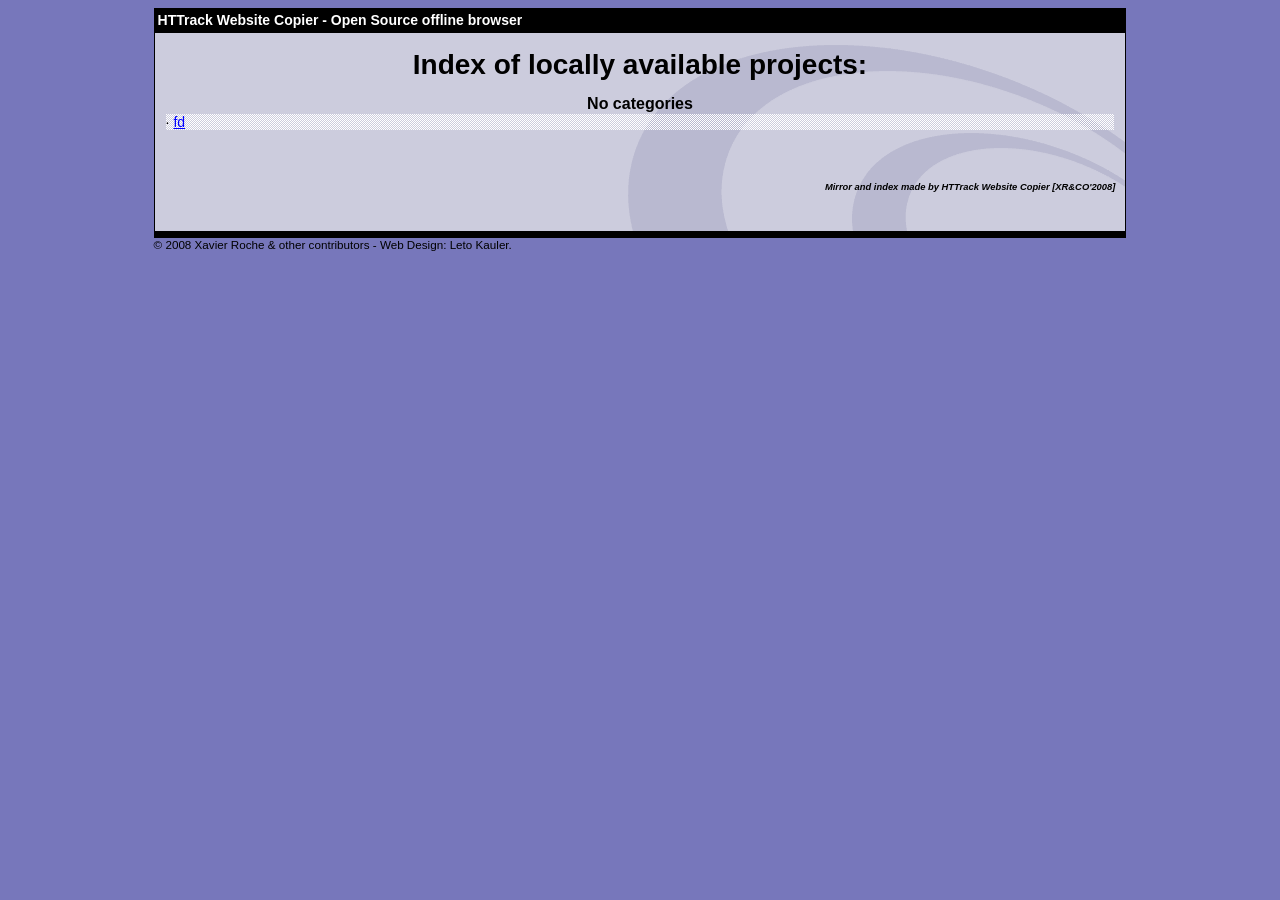
==== commit 7dc651dd: "Add files via upload" ====
--- a/index.html
+++ b/index.html
@@ -1,283 +1,140 @@
-<!DOCTYPE html>
-<html lang="en">
-<head>
-  <meta charset="UTF-8" />
-  <title>OTTZONE SERVICES - Premium Digital Services</title>
-  <meta name="viewport" content="width=device-width, initial-scale=1" />
-  <link rel="stylesheet" href="styles.css" />
-</head>
-<body class="hs-body">
-  <div class="hs-bg-grid"></div>
-  <div class="hs-particles">
-    <span class="hs-particle hs-p1"></span>
-    <span class="hs-particle hs-p2"></span>
-    <span class="hs-particle hs-p3"></span>
-    <span class="hs-particle hs-p4"></span>
-    <span class="hs-particle hs-p5"></span>
-    <span class="hs-butterfly b1"></span>
-    <span class="hs-butterfly b2"></span>
-    <span class="hs-butterfly b3"></span>
-    <span class="hs-butterfly b4"></span>
-  </div>
-
-  <header class="hs-header">
-    <div class="hs-header-inner">
-      <div class="hs-logo">
-        <span class="hs-logo-prefix">IN</span>
-        <span class="hs-logo-main">OTTZONE</span>
-        <span class="hs-logo-highlight">SERVICES</span>
-      </div>
-      <nav class="hs-nav">
-        <a href="index.html" class="hs-nav-link hs-nav-link--active">Home</a>
-        <a href="services.html" class="hs-nav-link">Services</a>
-        <a href="payment.html" class="hs-nav-link">Payment</a>
-        <a href="track.html" class="hs-nav-link">Track Order</a>
-        <a href="terms.html" class="hs-nav-link">T&amp;C</a>
-      </nav>
-      <div class="hs-header-actions">
-        <button class="hs-icon-button" aria-label="Notifications">🔔</button>
-        <button class="hs-icon-button" aria-label="Messages">📩</button>
-        <a href="signin.html" class="hs-button hs-button--ghost">Sign In</a>
-        <a href="services.html" class="hs-button hs-button--primary">Browse</a>
-      </div>
-    </div>
-  </header>
-
-  <main class="hs-main">
-    <section class="hs-hero">
-      <div class="hs-hero-overlay"></div>
-
-      <div class="hs-hero-content">
-        <div class="hs-hero-trust-pill">
-          <span class="hs-pill-label">TRUSTED BY 3K+ CUSTOMERS</span>
-        </div>
-
-        <h1 class="hs-hero-title">
-          <span class="hs-hero-muted">IN</span>
-          <span class="hs-hero-highlight"> OTTZONE SERVICES</span>
-        </h1>
-        <p class="hs-hero-subtitle">
-          Premium Digital Distribution Store
-        </p>
-
-        <div class="hs-hero-search">
-          <input
-            type="text"
-            class="hs-input hs-input--hero"
-            placeholder="Search Netflix, Spotify, Canva..."
-          />
-          <button class="hs-button hs-button--accent">Search</button>
-        </div>
-
-        <div class="hs-hero-cta-row">
-          <a href="#services" class="hs-button hs-button--primary">
-            Browse All Plans
-          </a>
-          <a href="payment.html" class="hs-button hs-button--glass">
-            Contact Us
-          </a>
-        </div>
-
-        <div class="hs-hero-badges">
-          <div class="hs-badge">
-            <span class="hs-badge-title">100% Secure Payment</span>
-          </div>
-          <div class="hs-badge">
-            <span class="hs-badge-title">2-6 Hour Delivery</span>
-          </div>
-          <div class="hs-badge">
-            <span class="hs-badge-title">24/7 Support</span>
-          </div>
-          <div class="hs-badge hs-badge--warning">
-            <span class="hs-badge-title">18+ Hot Deals</span>
-          </div>
-        </div>
-
-        <div class="hs-hero-footer-strip">
-          <span>Deals Proof</span>
-          <span>• Telegram Channel</span>
-          <span>• 3K+ Happy</span>
-        </div>
-      </div>
-    </section>
-
-    <section class="hs-ticker-strip">
-      <div class="hs-ticker-inner">
-        <span class="hs-ticker-item">🌍 International Customers Welcome</span>
-        <span class="hs-ticker-item">🏦 UPI</span>
-        <span class="hs-ticker-item">$ PayPal</span>
-        <span class="hs-ticker-item">₿ Crypto</span>
-        <span class="hs-ticker-item">✨ Customer Defines Own Payment Method</span>
-        <span class="hs-ticker-item">🔒 Secure &amp; Trusted Since 2023</span>
-        <span class="hs-ticker-item">📞 24/7 Customer Support</span>
-      </div>
-    </section>
-
-    <section id="services" class="hs-section">
-      <div class="hs-section-header">
-        <h2 class="hs-section-title">Direct Deals</h2>
-        <span class="hs-section-pill">🔥 Hot</span>
-      </div>
-
-      <div class="hs-services-grid">
-        <article class="hs-card">
-          <div class="hs-card-top-row">
-            <span class="hs-chip hs-chip--hot">HOT</span>
-          </div>
-          <h3 class="hs-card-title">Amazon Refund Service</h3>
-          <p class="hs-card-sub">Per Order</p>
-          <p class="hs-card-text">
-            Get refunds on non-returnable Amazon products. We handle the entire
-            process - you get your money back minus our 45% service fee.
-          </p>
-          <div class="hs-card-tags">
-            <span class="hs-tag">Non-returnable products only</span>
-            <span class="hs-tag">No need to return item</span>
-            <span class="hs-tag">We take 45% as service fee</span>
-          </div>
-          <div class="hs-card-footer">
-            <button class="hs-link-button">Contact</button>
-            <button class="hs-button hs-button--accent-sm">Order</button>
-          </div>
-        </article>
-
-        <article class="hs-card">
-          <div class="hs-card-top-row">
-            <span class="hs-chip hs-chip--hot">HOT</span>
-            <span class="hs-chip hs-chip--discount">80% OFF</span>
-          </div>
-          <h3 class="hs-card-title">Canva Pro Lifetime</h3>
-          <p class="hs-card-sub">Lifetime</p>
-          <p class="hs-card-text">
-            Canva Pro on your mail - lifetime access with all premium features.
-          </p>
-          <div class="hs-card-tags">
-            <span class="hs-tag">On your email</span>
-            <span class="hs-tag">Lifetime access</span>
-            <span class="hs-tag">All premium features</span>
-          </div>
-          <div class="hs-card-prices">
-            <span class="hs-price-current">₹199</span>
-            <span class="hs-price-old">₹999</span>
-          </div>
-          <div class="hs-card-footer">
-            <span class="hs-card-warranty">1 Year Warranty</span>
-            <button class="hs-button hs-button--accent-sm">Order</button>
-          </div>
-        </article>
-
-        <article class="hs-card">
-          <div class="hs-card-top-row">
-            <span class="hs-chip hs-chip--hot">HOT</span>
-            <span class="hs-chip hs-chip--discount">73% OFF</span>
-          </div>
-          <h3 class="hs-card-title">SonyLIV Premium Yearly 4K</h3>
-          <p class="hs-card-sub">1 Year</p>
-          <p class="hs-card-text">
-            Premium streaming on your number - best value experience in 4K.
-          </p>
-          <div class="hs-card-tags">
-            <span class="hs-tag">4K streaming</span>
-            <span class="hs-tag">On your number</span>
-            <span class="hs-tag">Warranty till validity</span>
-          </div>
-          <div class="hs-card-prices">
-            <span class="hs-price-current">₹399</span>
-            <span class="hs-price-old">₹1499</span>
-          </div>
-          <div class="hs-card-footer">
-            <span class="hs-card-warranty">Warranty till validity</span>
-            <button class="hs-button hs-button--accent-sm">Order</button>
-          </div>
-        </article>
-      </div>
-    </section>
-
-    <section class="hs-section hs-section--payment">
-      <div class="hs-section-header">
-        <h2 class="hs-section-title">Easy Payment</h2>
-        <p class="hs-section-subtitle">
-          Pay securely with UPI and flexible international options.
-        </p>
-      </div>
-
-      <div class="hs-payment-grid">
-        <div class="hs-payment-card hs-payment-card--intl">
-          <h3 class="hs-card-title">International Customers</h3>
-          <p class="hs-card-text">
-            Different rates and payment methods available for international orders.
-            Contact us directly for pricing and available payment options.
-          </p>
-          <div class="hs-payment-actions">
-            <button class="hs-button hs-button--whatsapp">WhatsApp for Rates</button>
-            <button class="hs-button hs-button--telegram">Telegram for Rates</button>
-          </div>
-        </div>
-
-        <div class="hs-payment-card">
-          <h3 class="hs-card-title">Scan &amp; Pay</h3>
-          <p class="hs-card-text">Scan QR code with any UPI app.</p>
-          <div class="hs-payment-qr-placeholder">
-            <span class="hs-payment-qr-label">QR Placeholder</span>
-          </div>
-          <p class="hs-card-text hs-card-text--muted">
-            UPI ID: <span class="hs-highlight">narendrmdoe@upi</span>
-          </p>
-        </div>
-      </div>
-    </section>
-  </main>
-
-  <footer class="hs-site-footer">
-    <div class="hs-site-footer-inner">
-      <div class="hs-site-footer-grid">
-        <div>
-          <div class="hs-logo">
-            <span class="hs-logo-prefix">IN</span>
-            <span class="hs-logo-main">OTTZONE</span>
-            <span class="hs-logo-highlight">SERVICES</span>
-          </div>
-          <p class="hs-footer-logo-text">
-            Premium Digital Services at best prices. Get access to premium subscriptions with instant delivery
-            and 24/7 support.
-          </p>
-          <div class="hs-footer-social-row">
-            <div class="hs-footer-icon">💬</div>
-            <div class="hs-footer-icon">📨</div>
-            <div class="hs-footer-icon">📞</div>
-          </div>
-        </div>
-
-        <div>
-          <div class="hs-footer-heading">Quick Links</div>
-          <ul class="hs-footer-links">
-            <li><a href="index.html">Home</a></li>
-            <li><a href="services.html">All Services</a></li>
-            <li><a href="track.html">My Orders</a></li>
-            <li><a href="terms.html">Terms &amp; Conditions</a></li>
-          </ul>
-        </div>
-
-        <div>
-          <div class="hs-footer-heading">Community</div>
-          <ul class="hs-footer-links">
-            <li><a href="#">Telegram Channel</a></li>
-            <li><a href="#">Deals Proof</a></li>
-            <li><a href="#">WhatsApp Support</a></li>
-          </ul>
-        </div>
-      </div>
-
-      <div class="hs-footer-bottom">
-        <div>🇮🇳 All Time Bridges • All Deals</div>
-        <div>© 2023-2025 OTTZONE SERVICES. All rights reserved.</div>
-        <div class="hs-footer-badges">
-          <span class="hs-footer-badge">WhatsApp</span>
-          <span class="hs-footer-badge">Telegram</span>
-          <span class="hs-footer-badge">Deals Proof</span>
-        </div>
-      </div>
-    </div>
-  </footer>
-</body>
-</html>+<html xmlns="http://www.w3.org/1999/xhtml" lang="en">
+
+<head>
+	<meta http-equiv="Content-Type" content="text/html; charset=utf-8" />
+	<meta name="description" content="HTTrack is an easy-to-use website mirror utility. It allows you to download a World Wide website from the Internet to a local directory,building recursively all structures, getting html, images, and other files from the server to your computer. Links are rebuiltrelatively so that you can freely browse to the local site (works with any browser). You can mirror several sites together so that you can jump from one toanother. You can, also, update an existing mirror site, or resume an interrupted download. The robot is fully configurable, with an integrated help" />
+	<meta name="keywords" content="httrack, HTTRACK, HTTrack, winhttrack, WINHTTRACK, WinHTTrack, offline browser, web mirror utility, aspirateur web, surf offline, web capture, www mirror utility, browse offline, local  site builder, website mirroring, aspirateur www, internet grabber, capture de site web, internet tool, hors connexion, unix, dos, windows 95, windows 98, solaris, ibm580, AIX 4.0, HTS, HTGet, web aspirator, web aspirateur, libre, GPL, GNU, free software" />
+	<title>List of available projects - HTTrack Website Copier</title>
+	<!-- Mirror and index made by HTTrack Website Copier/3.49-2 [XR&CO'2014] -->
+
+	<style type="text/css">
+	<!--
+
+body {
+	margin: 0;  padding: 0;  margin-bottom: 15px;  margin-top: 8px;
+	background: #77b;
+}
+body, td {
+	font: 14px "Trebuchet MS", Verdana, Arial, Helvetica, sans-serif;
+	}
+
+#subTitle {
+	background: #000;  color: #fff;  padding: 4px;  font-weight: bold; 
+	}
+
+#siteNavigation a, #siteNavigation .current {
+	font-weight: bold;  color: #448;
+	}
+#siteNavigation a:link    { text-decoration: none; }
+#siteNavigation a:visited { text-decoration: none; }
+
+#siteNavigation .current { background-color: #ccd; }
+
+#siteNavigation a:hover   { text-decoration: none;  background-color: #fff;  color: #000; }
+#siteNavigation a:active  { text-decoration: none;  background-color: #ccc; }
+
+
+a:link    { text-decoration: underline;  color: #00f; }
+a:visited { text-decoration: underline;  color: #000; }
+a:hover   { text-decoration: underline;  color: #c00; }
+a:active  { text-decoration: underline; }
+
+#pageContent {
+	clear: both;
+	border-bottom: 6px solid #000;
+	padding: 10px;  padding-top: 20px;
+	line-height: 1.65em;
+	background-image: url(backblue.gif);
+	background-repeat: no-repeat;
+	background-position: top right;
+	}
+
+#pageContent, #siteNavigation {
+	background-color: #ccd;
+	}
+
+
+.imgLeft  { float: left;   margin-right: 10px;  margin-bottom: 10px; }
+.imgRight { float: right;  margin-left: 10px;   margin-bottom: 10px; }
+
+hr { height: 1px;  color: #000;  background-color: #000;  margin-bottom: 15px; }
+
+h1 { margin: 0;  font-weight: bold;  font-size: 2em; }
+h2 { margin: 0;  font-weight: bold;  font-size: 1.6em; }
+h3 { margin: 0;  font-weight: bold;  font-size: 1.3em; }
+h4 { margin: 0;  font-weight: bold;  font-size: 1.18em; }
+
+.blak { background-color: #000; }
+.hide { display: none; }
+.tableWidth { min-width: 400px; }
+
+.tblRegular       { border-collapse: collapse; }
+.tblRegular td    { padding: 6px;  background-image: url(fade.gif);  border: 2px solid #99c; }
+.tblHeaderColor, .tblHeaderColor td { background: #99c; }
+.tblNoBorder td   { border: 0; }
+
+
+// -->
+</style>
+
+</head>
+
+<body>
+<table width="76%" border="0" align="center" cellspacing="0" cellpadding="3" class="tableWidth">
+	<tr>
+	<td id="subTitle">HTTrack Website Copier - Open Source offline browser</td>
+	</tr>
+</table>
+<table width="76%" border="0" align="center" cellspacing="0" cellpadding="0" class="tableWidth">
+<tr class="blak">
+<td>
+	<table width="100%" border="0" align="center" cellspacing="1" cellpadding="0">
+	<tr>
+	<td colspan="6"> 
+		<table width="100%" border="0" align="center" cellspacing="0" cellpadding="10">
+		<tr> 
+		<td id="pageContent"> 
+<!-- ==================== End prologue ==================== -->
+
+
+<h1 ALIGN=Center>Index of locally available projects:</H1>
+  <table border="0" width="100%" cellspacing="1" cellpadding="0">
+		<TH>
+		<BR/>
+			No categories
+		</TH>
+		<TR>
+		  <TD BACKGROUND="fade.gif">
+                    &middot; <A HREF="fd/index.html">fd</A>
+   		  </TD>
+		</TR>
+	</TABLE>
+	<BR>
+	<H6 ALIGN="RIGHT">
+         <I>Mirror and index made by HTTrack Website Copier [XR&CO'2008]</I>
+	</H6>
+	<!-- Mirror and index made by HTTrack Website Copier/3.49-2 [XR&CO'2014] -->
+	<!-- Thanks for using HTTrack Website Copier! -->
+
+<!-- ==================== Start epilogue ==================== -->
+		</td>
+		</tr>
+		</table>
+	</td>
+	</tr>
+	</table>
+</td>
+</tr>
+</table>
+
+<table width="76%" border="0" align="center" valign="bottom" cellspacing="0" cellpadding="0">
+	<tr>
+	<td id="footer"><small>&copy; 2008 Xavier Roche & other contributors - Web Design: Leto Kauler.</small></td>
+	</tr>
+</table>
+
+</body>
+
+</html>
+
+
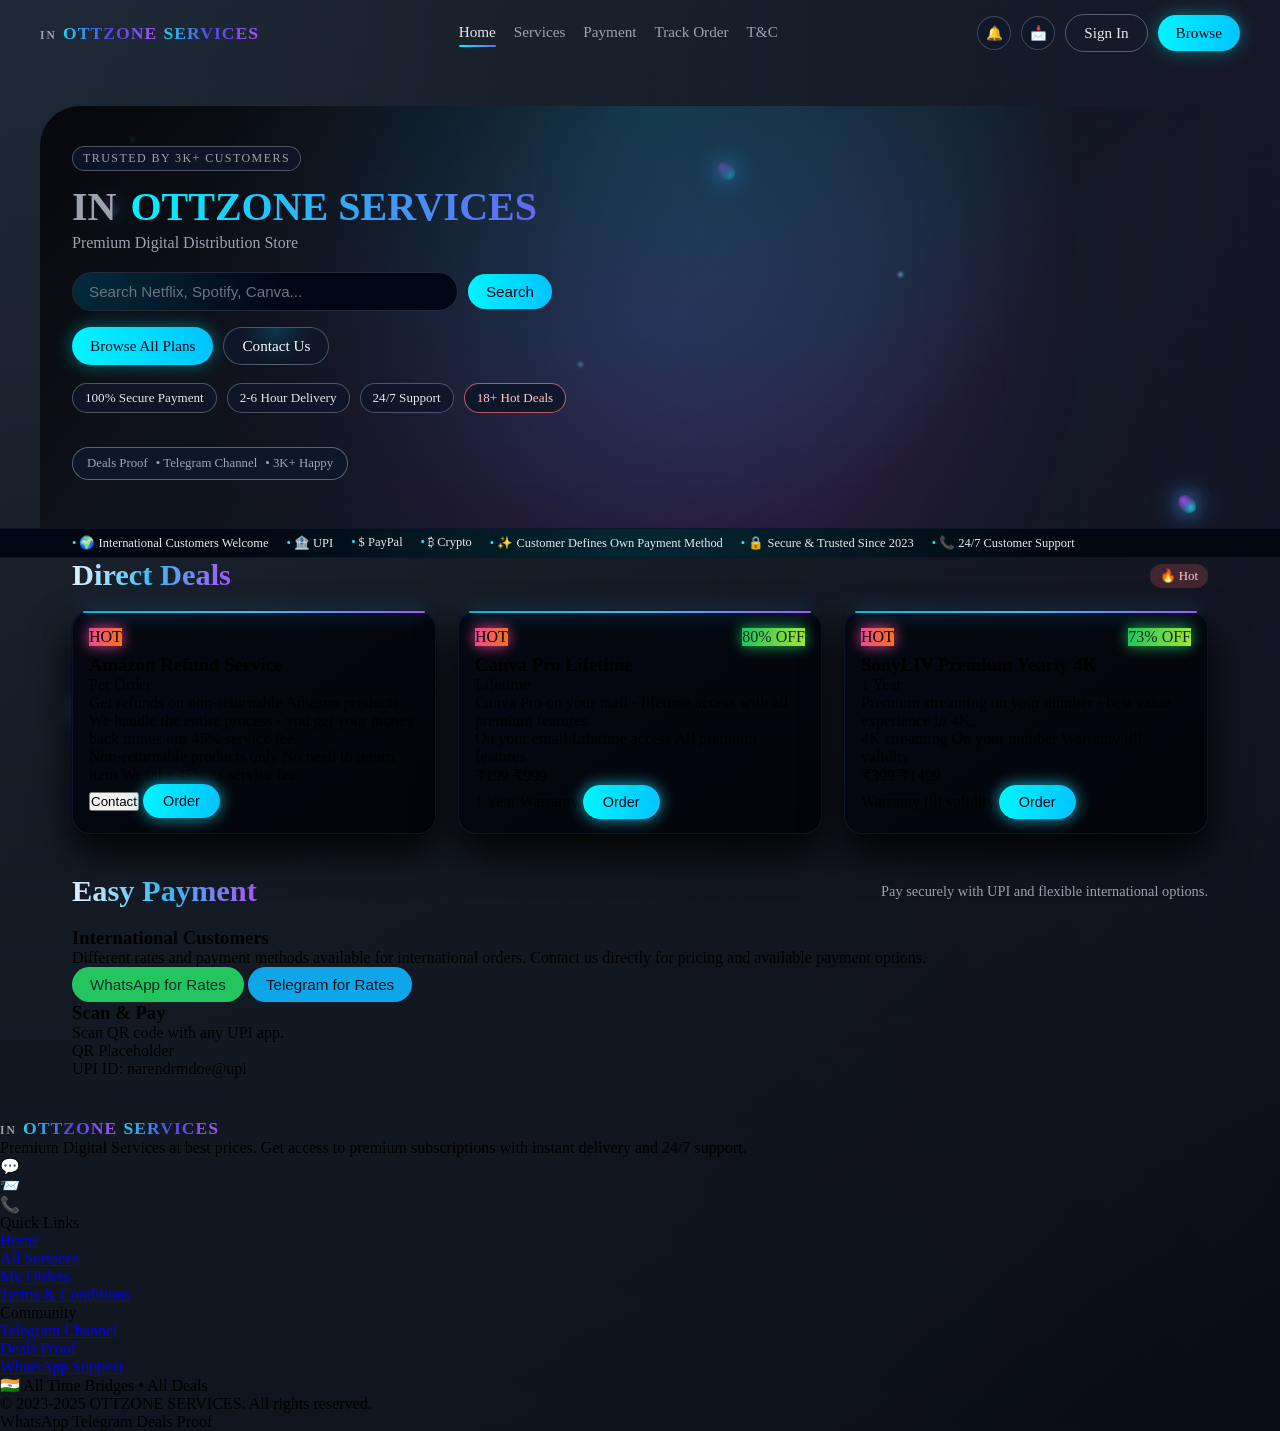
==== commit cf3bca87: "Merge 28e512d979d489f8a9c0e3a1b5ca899bc240fd23 into 14d725b653adea4b184b4a0dab9b9300e5e2c604" ====
--- a/index.html
+++ b/index.html
@@ -1,140 +1,283 @@
-<html xmlns="http://www.w3.org/1999/xhtml" lang="en">
-
-<head>
-	<meta http-equiv="Content-Type" content="text/html; charset=utf-8" />
-	<meta name="description" content="HTTrack is an easy-to-use website mirror utility. It allows you to download a World Wide website from the Internet to a local directory,building recursively all structures, getting html, images, and other files from the server to your computer. Links are rebuiltrelatively so that you can freely browse to the local site (works with any browser). You can mirror several sites together so that you can jump from one toanother. You can, also, update an existing mirror site, or resume an interrupted download. The robot is fully configurable, with an integrated help" />
-	<meta name="keywords" content="httrack, HTTRACK, HTTrack, winhttrack, WINHTTRACK, WinHTTrack, offline browser, web mirror utility, aspirateur web, surf offline, web capture, www mirror utility, browse offline, local  site builder, website mirroring, aspirateur www, internet grabber, capture de site web, internet tool, hors connexion, unix, dos, windows 95, windows 98, solaris, ibm580, AIX 4.0, HTS, HTGet, web aspirator, web aspirateur, libre, GPL, GNU, free software" />
-	<title>List of available projects - HTTrack Website Copier</title>
-	<!-- Mirror and index made by HTTrack Website Copier/3.49-2 [XR&CO'2014] -->
-
-	<style type="text/css">
-	<!--
-
-body {
-	margin: 0;  padding: 0;  margin-bottom: 15px;  margin-top: 8px;
-	background: #77b;
-}
-body, td {
-	font: 14px "Trebuchet MS", Verdana, Arial, Helvetica, sans-serif;
-	}
-
-#subTitle {
-	background: #000;  color: #fff;  padding: 4px;  font-weight: bold; 
-	}
-
-#siteNavigation a, #siteNavigation .current {
-	font-weight: bold;  color: #448;
-	}
-#siteNavigation a:link    { text-decoration: none; }
-#siteNavigation a:visited { text-decoration: none; }
-
-#siteNavigation .current { background-color: #ccd; }
-
-#siteNavigation a:hover   { text-decoration: none;  background-color: #fff;  color: #000; }
-#siteNavigation a:active  { text-decoration: none;  background-color: #ccc; }
-
-
-a:link    { text-decoration: underline;  color: #00f; }
-a:visited { text-decoration: underline;  color: #000; }
-a:hover   { text-decoration: underline;  color: #c00; }
-a:active  { text-decoration: underline; }
-
-#pageContent {
-	clear: both;
-	border-bottom: 6px solid #000;
-	padding: 10px;  padding-top: 20px;
-	line-height: 1.65em;
-	background-image: url(backblue.gif);
-	background-repeat: no-repeat;
-	background-position: top right;
-	}
-
-#pageContent, #siteNavigation {
-	background-color: #ccd;
-	}
-
-
-.imgLeft  { float: left;   margin-right: 10px;  margin-bottom: 10px; }
-.imgRight { float: right;  margin-left: 10px;   margin-bottom: 10px; }
-
-hr { height: 1px;  color: #000;  background-color: #000;  margin-bottom: 15px; }
-
-h1 { margin: 0;  font-weight: bold;  font-size: 2em; }
-h2 { margin: 0;  font-weight: bold;  font-size: 1.6em; }
-h3 { margin: 0;  font-weight: bold;  font-size: 1.3em; }
-h4 { margin: 0;  font-weight: bold;  font-size: 1.18em; }
-
-.blak { background-color: #000; }
-.hide { display: none; }
-.tableWidth { min-width: 400px; }
-
-.tblRegular       { border-collapse: collapse; }
-.tblRegular td    { padding: 6px;  background-image: url(fade.gif);  border: 2px solid #99c; }
-.tblHeaderColor, .tblHeaderColor td { background: #99c; }
-.tblNoBorder td   { border: 0; }
-
-
-// -->
-</style>
-
-</head>
-
-<body>
-<table width="76%" border="0" align="center" cellspacing="0" cellpadding="3" class="tableWidth">
-	<tr>
-	<td id="subTitle">HTTrack Website Copier - Open Source offline browser</td>
-	</tr>
-</table>
-<table width="76%" border="0" align="center" cellspacing="0" cellpadding="0" class="tableWidth">
-<tr class="blak">
-<td>
-	<table width="100%" border="0" align="center" cellspacing="1" cellpadding="0">
-	<tr>
-	<td colspan="6"> 
-		<table width="100%" border="0" align="center" cellspacing="0" cellpadding="10">
-		<tr> 
-		<td id="pageContent"> 
-<!-- ==================== End prologue ==================== -->
-
-
-<h1 ALIGN=Center>Index of locally available projects:</H1>
-  <table border="0" width="100%" cellspacing="1" cellpadding="0">
-		<TH>
-		<BR/>
-			No categories
-		</TH>
-		<TR>
-		  <TD BACKGROUND="fade.gif">
-                    &middot; <A HREF="fd/index.html">fd</A>
-   		  </TD>
-		</TR>
-	</TABLE>
-	<BR>
-	<H6 ALIGN="RIGHT">
-         <I>Mirror and index made by HTTrack Website Copier [XR&CO'2008]</I>
-	</H6>
-	<!-- Mirror and index made by HTTrack Website Copier/3.49-2 [XR&CO'2014] -->
-	<!-- Thanks for using HTTrack Website Copier! -->
-
-<!-- ==================== Start epilogue ==================== -->
-		</td>
-		</tr>
-		</table>
-	</td>
-	</tr>
-	</table>
-</td>
-</tr>
-</table>
-
-<table width="76%" border="0" align="center" valign="bottom" cellspacing="0" cellpadding="0">
-	<tr>
-	<td id="footer"><small>&copy; 2008 Xavier Roche & other contributors - Web Design: Leto Kauler.</small></td>
-	</tr>
-</table>
-
-</body>
-
-</html>
-
-
+<!DOCTYPE html>
+<html lang="en">
+<head>
+  <meta charset="UTF-8" />
+  <title>OTTZONE SERVICES - Premium Digital Services</title>
+  <meta name="viewport" content="width=device-width, initial-scale=1" />
+  <link rel="stylesheet" href="styles.css" />
+</head>
+<body class="hs-body">
+  <div class="hs-bg-grid"></div>
+  <div class="hs-particles">
+    <span class="hs-particle hs-p1"></span>
+    <span class="hs-particle hs-p2"></span>
+    <span class="hs-particle hs-p3"></span>
+    <span class="hs-particle hs-p4"></span>
+    <span class="hs-particle hs-p5"></span>
+    <span class="hs-butterfly b1"></span>
+    <span class="hs-butterfly b2"></span>
+    <span class="hs-butterfly b3"></span>
+    <span class="hs-butterfly b4"></span>
+  </div>
+
+  <header class="hs-header">
+    <div class="hs-header-inner">
+      <div class="hs-logo">
+        <span class="hs-logo-prefix">IN</span>
+        <span class="hs-logo-main">OTTZONE</span>
+        <span class="hs-logo-highlight">SERVICES</span>
+      </div>
+      <nav class="hs-nav">
+        <a href="index.html" class="hs-nav-link hs-nav-link--active">Home</a>
+        <a href="services.html" class="hs-nav-link">Services</a>
+        <a href="payment.html" class="hs-nav-link">Payment</a>
+        <a href="track.html" class="hs-nav-link">Track Order</a>
+        <a href="terms.html" class="hs-nav-link">T&amp;C</a>
+      </nav>
+      <div class="hs-header-actions">
+        <button class="hs-icon-button" aria-label="Notifications">🔔</button>
+        <button class="hs-icon-button" aria-label="Messages">📩</button>
+        <a href="signin.html" class="hs-button hs-button--ghost">Sign In</a>
+        <a href="services.html" class="hs-button hs-button--primary">Browse</a>
+      </div>
+    </div>
+  </header>
+
+  <main class="hs-main">
+    <section class="hs-hero">
+      <div class="hs-hero-overlay"></div>
+
+      <div class="hs-hero-content">
+        <div class="hs-hero-trust-pill">
+          <span class="hs-pill-label">TRUSTED BY 3K+ CUSTOMERS</span>
+        </div>
+
+        <h1 class="hs-hero-title">
+          <span class="hs-hero-muted">IN</span>
+          <span class="hs-hero-highlight"> OTTZONE SERVICES</span>
+        </h1>
+        <p class="hs-hero-subtitle">
+          Premium Digital Distribution Store
+        </p>
+
+        <div class="hs-hero-search">
+          <input
+            type="text"
+            class="hs-input hs-input--hero"
+            placeholder="Search Netflix, Spotify, Canva..."
+          />
+          <button class="hs-button hs-button--accent">Search</button>
+        </div>
+
+        <div class="hs-hero-cta-row">
+          <a href="#services" class="hs-button hs-button--primary">
+            Browse All Plans
+          </a>
+          <a href="payment.html" class="hs-button hs-button--glass">
+            Contact Us
+          </a>
+        </div>
+
+        <div class="hs-hero-badges">
+          <div class="hs-badge">
+            <span class="hs-badge-title">100% Secure Payment</span>
+          </div>
+          <div class="hs-badge">
+            <span class="hs-badge-title">2-6 Hour Delivery</span>
+          </div>
+          <div class="hs-badge">
+            <span class="hs-badge-title">24/7 Support</span>
+          </div>
+          <div class="hs-badge hs-badge--warning">
+            <span class="hs-badge-title">18+ Hot Deals</span>
+          </div>
+        </div>
+
+        <div class="hs-hero-footer-strip">
+          <span>Deals Proof</span>
+          <span>• Telegram Channel</span>
+          <span>• 3K+ Happy</span>
+        </div>
+      </div>
+    </section>
+
+    <section class="hs-ticker-strip">
+      <div class="hs-ticker-inner">
+        <span class="hs-ticker-item">🌍 International Customers Welcome</span>
+        <span class="hs-ticker-item">🏦 UPI</span>
+        <span class="hs-ticker-item">$ PayPal</span>
+        <span class="hs-ticker-item">₿ Crypto</span>
+        <span class="hs-ticker-item">✨ Customer Defines Own Payment Method</span>
+        <span class="hs-ticker-item">🔒 Secure &amp; Trusted Since 2023</span>
+        <span class="hs-ticker-item">📞 24/7 Customer Support</span>
+      </div>
+    </section>
+
+    <section id="services" class="hs-section">
+      <div class="hs-section-header">
+        <h2 class="hs-section-title">Direct Deals</h2>
+        <span class="hs-section-pill">🔥 Hot</span>
+      </div>
+
+      <div class="hs-services-grid">
+        <article class="hs-card">
+          <div class="hs-card-top-row">
+            <span class="hs-chip hs-chip--hot">HOT</span>
+          </div>
+          <h3 class="hs-card-title">Amazon Refund Service</h3>
+          <p class="hs-card-sub">Per Order</p>
+          <p class="hs-card-text">
+            Get refunds on non-returnable Amazon products. We handle the entire
+            process - you get your money back minus our 45% service fee.
+          </p>
+          <div class="hs-card-tags">
+            <span class="hs-tag">Non-returnable products only</span>
+            <span class="hs-tag">No need to return item</span>
+            <span class="hs-tag">We take 45% as service fee</span>
+          </div>
+          <div class="hs-card-footer">
+            <button class="hs-link-button">Contact</button>
+            <button class="hs-button hs-button--accent-sm">Order</button>
+          </div>
+        </article>
+
+        <article class="hs-card">
+          <div class="hs-card-top-row">
+            <span class="hs-chip hs-chip--hot">HOT</span>
+            <span class="hs-chip hs-chip--discount">80% OFF</span>
+          </div>
+          <h3 class="hs-card-title">Canva Pro Lifetime</h3>
+          <p class="hs-card-sub">Lifetime</p>
+          <p class="hs-card-text">
+            Canva Pro on your mail - lifetime access with all premium features.
+          </p>
+          <div class="hs-card-tags">
+            <span class="hs-tag">On your email</span>
+            <span class="hs-tag">Lifetime access</span>
+            <span class="hs-tag">All premium features</span>
+          </div>
+          <div class="hs-card-prices">
+            <span class="hs-price-current">₹199</span>
+            <span class="hs-price-old">₹999</span>
+          </div>
+          <div class="hs-card-footer">
+            <span class="hs-card-warranty">1 Year Warranty</span>
+            <button class="hs-button hs-button--accent-sm">Order</button>
+          </div>
+        </article>
+
+        <article class="hs-card">
+          <div class="hs-card-top-row">
+            <span class="hs-chip hs-chip--hot">HOT</span>
+            <span class="hs-chip hs-chip--discount">73% OFF</span>
+          </div>
+          <h3 class="hs-card-title">SonyLIV Premium Yearly 4K</h3>
+          <p class="hs-card-sub">1 Year</p>
+          <p class="hs-card-text">
+            Premium streaming on your number - best value experience in 4K.
+          </p>
+          <div class="hs-card-tags">
+            <span class="hs-tag">4K streaming</span>
+            <span class="hs-tag">On your number</span>
+            <span class="hs-tag">Warranty till validity</span>
+          </div>
+          <div class="hs-card-prices">
+            <span class="hs-price-current">₹399</span>
+            <span class="hs-price-old">₹1499</span>
+          </div>
+          <div class="hs-card-footer">
+            <span class="hs-card-warranty">Warranty till validity</span>
+            <button class="hs-button hs-button--accent-sm">Order</button>
+          </div>
+        </article>
+      </div>
+    </section>
+
+    <section class="hs-section hs-section--payment">
+      <div class="hs-section-header">
+        <h2 class="hs-section-title">Easy Payment</h2>
+        <p class="hs-section-subtitle">
+          Pay securely with UPI and flexible international options.
+        </p>
+      </div>
+
+      <div class="hs-payment-grid">
+        <div class="hs-payment-card hs-payment-card--intl">
+          <h3 class="hs-card-title">International Customers</h3>
+          <p class="hs-card-text">
+            Different rates and payment methods available for international orders.
+            Contact us directly for pricing and available payment options.
+          </p>
+          <div class="hs-payment-actions">
+            <button class="hs-button hs-button--whatsapp">WhatsApp for Rates</button>
+            <button class="hs-button hs-button--telegram">Telegram for Rates</button>
+          </div>
+        </div>
+
+        <div class="hs-payment-card">
+          <h3 class="hs-card-title">Scan &amp; Pay</h3>
+          <p class="hs-card-text">Scan QR code with any UPI app.</p>
+          <div class="hs-payment-qr-placeholder">
+            <span class="hs-payment-qr-label">QR Placeholder</span>
+          </div>
+          <p class="hs-card-text hs-card-text--muted">
+            UPI ID: <span class="hs-highlight">narendrmdoe@upi</span>
+          </p>
+        </div>
+      </div>
+    </section>
+  </main>
+
+  <footer class="hs-site-footer">
+    <div class="hs-site-footer-inner">
+      <div class="hs-site-footer-grid">
+        <div>
+          <div class="hs-logo">
+            <span class="hs-logo-prefix">IN</span>
+            <span class="hs-logo-main">OTTZONE</span>
+            <span class="hs-logo-highlight">SERVICES</span>
+          </div>
+          <p class="hs-footer-logo-text">
+            Premium Digital Services at best prices. Get access to premium subscriptions with instant delivery
+            and 24/7 support.
+          </p>
+          <div class="hs-footer-social-row">
+            <div class="hs-footer-icon">💬</div>
+            <div class="hs-footer-icon">📨</div>
+            <div class="hs-footer-icon">📞</div>
+          </div>
+        </div>
+
+        <div>
+          <div class="hs-footer-heading">Quick Links</div>
+          <ul class="hs-footer-links">
+            <li><a href="index.html">Home</a></li>
+            <li><a href="services.html">All Services</a></li>
+            <li><a href="track.html">My Orders</a></li>
+            <li><a href="terms.html">Terms &amp; Conditions</a></li>
+          </ul>
+        </div>
+
+        <div>
+          <div class="hs-footer-heading">Community</div>
+          <ul class="hs-footer-links">
+            <li><a href="#">Telegram Channel</a></li>
+            <li><a href="#">Deals Proof</a></li>
+            <li><a href="#">WhatsApp Support</a></li>
+          </ul>
+        </div>
+      </div>
+
+      <div class="hs-footer-bottom">
+        <div>🇮🇳 All Time Bridges • All Deals</div>
+        <div>© 2023-2025 OTTZONE SERVICES. All rights reserved.</div>
+        <div class="hs-footer-badges">
+          <span class="hs-footer-badge">WhatsApp</span>
+          <span class="hs-footer-badge">Telegram</span>
+          <span class="hs-footer-badge">Deals Proof</span>
+        </div>
+      </div>
+    </div>
+  </footer>
+</body>
+</html>
--- a/styles.css
+++ b/styles.css
@@ -0,0 +1,1323 @@
+:root {
+  --hs-bg-dark: #05060a;
+  --hs-bg-card: #0b0f16;
+  --hs-accent-cyan: #00f5ff;
+  --hs-accent-cyan-soft: rgba(0, 245, 255, 0.16);
+  --hs-accent-purple: #6366f1;
+  --hs-accent-pink: #f472b6;
+  --hs-text-main: #f9fafb;
+  --hs-text-muted: #9ca3af;
+  --hs-border-subtle: #252b3b;
+  --hs-input-bg: #020617;
+  --hs-radius-lg: 20px;
+  --hs-radius-pill: 999px;
+  --hs-shadow-strong: 0 20px 40px rgba(0, 0, 0, 0.85);
+  --hs-transition-fast: 0.18s ease-out;
+}
+
+*,
+*::before,
+*::after {
+  box-sizing: border-box;
+  margin: 0;
+  padding: 0;
+}
+
+body.hs-body {
+  min-height: 100vh;
+  font-family: system-ui, -apple-system, BlinkMacSystemFont, "Segoe UI",
+    "  "Helvetica Neue", Arial, sans-serif;
+  color: var(--hs-text-main);
+  background:
+    radial-gradient(circle at 0% 0%, #1f2937 0, transparent 55%),
+    radial-gradient(circle at 100% 0%, #1f1236 0, transparent 55%),
+    radial-gradient(circle at 0% 100%, #0f172a 0, transparent 55%),
+    var(--hs-bg-dark);
+  background-size: 200% 200%;
+  animation: hs-bg-shift 18s ease-in-out infinite;
+  display: flex;
+  flex-direction: column;
+  position: relative;
+  overflow-x: hidden;
+}
+
+@keyframes hs-bg-shift {
+  0% {
+    background-position: 0% 0%, 100% 0%, 0% 100%, 50% 50%;
+  }
+  50% {
+    background-position: 50% 0%, 50% 100%, 0% 50%, 50% 50%;
+  }
+  100% {
+    background-position: 0% 0%, 100% 0%, 0% 100%, 50% 50%;
+  }
+}
+
+/* grid overlay */
+.hs-bg-grid {
+  position: fixed;
+  inset: 0;
+  pointer-events: none;
+  background-image:
+    linear-gradient(rgba(255, 255, 255, 0.03) 1px, transparent 1px),
+    linear-gradient(90deg, rgba(255, 255, 255, 0.03) 1px, transparent 1px);
+  background-size: 40px 40px;
+  opacity: 0.45;
+  mix-blend-mode: soft-light;
+  z-index: 0;
+}
+
+/* floating particles */
+.hs-particles {
+  position: fixed;
+  inset: 0;
+  pointer-events: none;
+  z-index: 0;
+}
+
+.hs-particle {
+  position: absolute;
+  width: 9px;
+  height: 9px;
+  border-radius: 999px;
+  background: radial-gradient(circle, #7cf5ff, transparent 60%);
+  opacity: 0.8;
+  filter: blur(1px);
+  animation: hs-float 14s linear infinite;
+}
+
+.hs-p1 { top: 15%; left: 10%; animation-duration: 18s; }
+.hs-p2 { top: 30%; left: 70%; animation-duration: 16s; }
+.hs-p3 { top: 60%; left: 18%; animation-duration: 22s; }
+.hs-p4 { top: 75%; left: 80%; animation-duration: 20s; }
+.hs-p5 { top: 40%; left: 45%; animation-duration: 24s; }
+
+/* butterfly-like glowing blobs */
+.hs-butterfly {
+  position: absolute;
+  width: 18px;
+  height: 18px;
+  border-radius: 40% 60% 35% 65%;
+  background:
+    radial-gradient(circle at 30% 30%, #a855f7, transparent 65%),
+    radial-gradient(circle at 70% 70%, #22d3ee, transparent 65%);
+  box-shadow:
+    0 0 18px rgba(59, 130, 246, 0.9),
+    0 0 30px rgba(56, 189, 248, 0.7);
+  opacity: 0.9;
+  animation: hs-butterfly-float 18s ease-in-out infinite;
+}
+
+.hs-butterfly.b1 { top: 22%; left: 8%; }
+.hs-butterfly.b2 { top: 18%; left: 56%; }
+.hs-butterfly.b3 { top: 55%; left: 92%; }
+.hs-butterfly.b4 { top: 78%; left: 6%; }
+
+@keyframes hs-butterfly-float {
+  0%   { transform: translateY(0) translateX(0) rotate(0deg); opacity: 0.6; }
+  25%  { transform: translateY(-18px) translateX(6px) rotate(6deg); opacity: 1; }
+  50%  { transform: translateY(-6px) translateX(-4px) rotate(-4deg); opacity: 0.7; }
+  75%  { transform: translateY(-20px) translateX(4px) rotate(8deg); opacity: 1; }
+  100% { transform: translateY(0) translateX(0) rotate(0deg); opacity: 0.6; }
+}
+
+@keyframes hs-float {
+  0%   { transform: translateY(0) translateX(0); opacity: 0.3; }
+  25%  { opacity: 0.8; }
+  50%  { transform: translateY(-40px) translateX(20px); opacity: 0.4; }
+  75%  { opacity: 0.8; }
+  100% { transform: translateY(0) translateX(0); opacity: 0.3; }
+}
+
+/* header */
+.hs-header {
+  position: relative;
+  z-index: 2;
+  padding: 14px 32px;
+}
+
+.hs-header-inner {
+  max-width: 1200px;
+  margin: 0 auto;
+  display: flex;
+  align-items: center;
+  justify-content: space-between;
+  gap: 24px;
+}
+
+.hs-logo {
+  display: flex;
+  align-items: baseline;
+  gap: 6px;
+  font-size: 1.1rem;
+  font-weight: 700;
+}
+
+.hs-logo-prefix {
+  color: var(--hs-text-muted);
+  letter-spacing: 0.18em;
+  text-transform: uppercase;
+  font-size: 0.72rem;
+}
+
+.hs-logo-main,
+.hs-logo-highlight {
+  text-transform: uppercase;
+  letter-spacing: 0.06em;
+  background: linear-gradient(90deg, #22d3ee, #4f46e5, #a855f7);
+  -webkit-background-clip: text;
+  color: transparent;
+  font-weight: 700;
+}
+
+.hs-nav {
+  display: flex;
+  gap: 18px;
+  font-size: 0.95rem;
+}
+
+.hs-nav-link {
+  color: var(--hs-text-muted);
+  text-decoration: none;
+  position: relative;
+  padding-bottom: 2px;
+}
+
+.hs-nav-link--active,
+.hs-nav-link:hover {
+  color: #e5e7eb;
+}
+
+.hs-nav-link--active::after {
+  content: "";
+  position: absolute;
+  left: 0;
+  bottom: -4px;
+  width: 100%;
+  height: 2px;
+  border-radius: 999px;
+  background: linear-gradient(90deg, var(--hs-accent-cyan), var(--hs-accent-purple));
+}
+
+.hs-header-actions {
+  display: flex;
+  align-items: center;
+  gap: 10px;
+}
+
+.hs-icon-button {
+  width: 34px;
+  height: 34px;
+  border-radius: 999px;
+  border: 1px solid rgba(148, 163, 184, 0.35);
+  background: rgba(15, 23, 42, 0.75);
+  color: #e5e7eb;
+  cursor: pointer;
+  font-size: 0.85rem;
+}
+
+/* buttons */
+.hs-button {
+  border-radius: var(--hs-radius-pill);
+  border: none;
+  padding: 9px 18px;
+  font-size: 0.95rem;
+  font-weight: 500;
+  cursor: pointer;
+  text-decoration: none;
+  display: inline-flex;
+  align-items: center;
+  justify-content: center;
+  gap: 6px;
+  transition: transform var(--hs-transition-fast),
+    box-shadow var(--hs-transition-fast),
+    background-color var(--hs-transition-fast),
+    filter var(--hs-transition-fast);
+}
+
+.hs-button--primary {
+  background: linear-gradient(90deg, #00f5ff, #00c4ff);
+  color: #020617;
+  box-shadow: 0 0 18px rgba(0, 245, 255, 0.4);
+}
+
+.hs-button--primary:hover {
+  transform: translateY(-1px);
+  filter: brightness(1.05);
+}
+
+.hs-button--accent {
+  background: linear-gradient(90deg, #00f5ff, #00c4ff);
+  color: #020617;
+}
+
+.hs-button--accent-sm {
+  background: linear-gradient(90deg, #00f5ff, #00c4ff);
+  color: #020617;
+  padding-inline: 20px;
+  font-size: 0.9rem;
+  box-shadow: 0 0 16px rgba(34, 211, 238, 0.8);
+}
+
+.hs-button--accent-sm:hover {
+  transform: translateY(-1px);
+  filter: brightness(1.05);
+  box-shadow: 0 0 20px rgba(34, 211, 238, 1);
+}
+
+.hs-button--ghost {
+  background: transparent;
+  color: #e5e7eb;
+  border: 1px solid rgba(148, 163, 184, 0.5);
+}
+
+.hs-button--ghost:hover {
+  background: rgba(15, 23, 42, 0.8);
+}
+
+.hs-button--glass {
+  background: radial-gradient(circle at top, rgba(0, 245, 255, 0.16), transparent 55%),
+              rgba(15, 23, 42, 0.86);
+  color: #f9fafb;
+  border: 1px solid rgba(148, 163, 184, 0.45);
+}
+
+.hs-button--glass:hover {
+  box-shadow: 0 0 18px rgba(0, 245, 255, 0.4);
+}
+
+.hs-button--block {
+  width: 100%;
+}
+
+.hs-button--whatsapp {
+  background: #22c55e;
+  color: #022c22;
+}
+
+.hs-button--telegram {
+  background: #0ea5e9;
+  color: #02131f;
+}
+
+/* main layout */
+.hs-main {
+  position: relative;
+  z-index: 1;
+  flex: 1;
+}
+
+.hs-hero {
+  max-width: 1200px;
+  margin: 40px auto 0;
+  padding: 40px 32px 48px;
+  position: relative;
+}
+
+/* angled hero overlay similar to reference */
+.hs-hero-overlay {
+  position: absolute;
+  inset: 0;
+  background:
+    linear-gradient(135deg, rgba(5, 6, 10, 0.95) 0, rgba(5, 6, 10, 0.4) 40%, transparent 72%),
+    radial-gradient(circle at top, rgba(0, 245, 255, 0.3), transparent 60%),
+    radial-gradient(circle at center, rgba(176, 55, 255, 0.25), transparent 70%);
+  border-radius: 40px 40px 0 0;
+  pointer-events: none;
+  z-index: 0;
+}
+
+/* hero content sits above overlay */
+.hs-hero-content {
+  position: relative;
+  z-index: 1;
+}
+
+.hs-hero-trust-pill {
+  display: inline-flex;
+  border-radius: var(--hs-radius-pill);
+  border: 1px solid rgba(148, 163, 184, 0.45);
+  padding: 4px 10px;
+  margin-bottom: 12px;
+  background: rgba(15, 23, 42, 0.85);
+  font-size: 0.75rem;
+  letter-spacing: 0.12em;
+  text-transform: uppercase;
+  color: var(--hs-text-muted);
+}
+
+.hs-hero-title {
+  font-size: 2.5rem;
+  margin-bottom: 4px;
+}
+
+.hs-hero-muted {
+  color: var(--hs-text-muted);
+  margin-right: 4px;
+}
+
+.hs-hero-highlight {
+  background: linear-gradient(90deg, var(--hs-accent-cyan), var(--hs-accent-purple));
+  -webkit-background-clip: text;
+  color: transparent;
+}
+
+.hs-hero-subtitle {
+  font-size: 1rem;
+  color: var(--hs-text-muted);
+  margin-bottom: 20px;
+}
+
+.hs-hero-search {
+  display: flex;
+  align-items: center;
+  gap: 10px;
+  margin-bottom: 16px;
+  max-width: 480px;
+}
+
+.hs-input {
+  border-radius: 12px;
+  border: 1px solid var(--hs-border-subtle);
+  background: radial-gradient(circle at 0 0, var(--hs-accent-cyan-soft), transparent 55%),
+              var(--hs-input-bg);
+  color: var(--hs-text-main);
+  padding: 10px 12px;
+  font-size: 0.95rem;
+  outline: none;
+  width: 100%;
+  transition: border-color var(--hs-transition-fast), box-shadow var(--hs-transition-fast),
+    background-color var(--hs-transition-fast), transform 0.06s ease-out;
+}
+
+.hs-input--hero {
+  border-radius: var(--hs-radius-pill);
+  padding-left: 16px;
+}
+
+.hs-input--pill {
+  border-radius: var(--hs-radius-pill);
+  padding-left: 36px;
+}
+
+.hs-input::placeholder {
+  color: #6b7280;
+}
+
+.hs-input:focus {
+  border-color: var(--hs-accent-cyan);
+  box-shadow: 0 0 0 1px rgba(0, 245, 255, 0.18);
+  transform: translateY(-0.5px);
+}
+
+.hs-hero-cta-row {
+  display: flex;
+  gap: 10px;
+  margin-bottom: 18px;
+}
+
+.hs-hero-badges {
+  display: flex;
+  flex-wrap: wrap;
+  gap: 10px;
+  margin-bottom: 18px;
+}
+
+.hs-badge {
+  border-radius: var(--hs-radius-pill);
+  background: rgba(15, 23, 42, 0.9);
+  border: 1px solid rgba(148, 163, 184, 0.45);
+  padding: 6px 12px;
+  font-size: 0.82rem;
+  color: #e5e7eb;
+}
+
+.hs-badge--warning {
+  border-color: rgba(248, 113, 113, 0.75);
+  color: #fecaca;
+}
+
+.hs-hero-footer-strip {
+  margin-top: 16px;
+  padding: 8px 14px;
+  border-radius: var(--hs-radius-pill);
+  background: rgba(15, 23, 42, 0.98);
+  border: 1px solid rgba(148, 163, 184, 0.55);
+  font-size: 0.8rem;
+  color: var(--hs-text-muted);
+  display: inline-flex;
+  flex-wrap: wrap;
+  gap: 8px;
+}
+
+/* bottom ticker strip like reference */
+.hs-ticker-strip {
+  width: 100%;
+  border-top: 1px solid rgba(15, 23, 42, 0.9);
+  border-bottom: 1px solid rgba(15, 23, 42, 0.9);
+  background: radial-gradient(circle at top, rgba(0, 245, 255, 0.14), transparent 65%),
+              rgba(3, 7, 18, 0.98);
+  padding: 6px 0;
+  position: relative;
+  z-index: 1;
+}
+
+.hs-ticker-inner {
+  max-width: 1200px;
+  margin: 0 auto;
+  padding-inline: 32px;
+  display: flex;
+  flex-wrap: wrap;
+  gap: 18px;
+  font-size: 0.78rem;
+  color: #e5e7eb;
+}
+
+.hs-ticker-item::before {
+  content: "• ";
+  color: var(--hs-accent-cyan);
+}
+
+/* section layout */
+.hs-section {
+  max-width: 1200px;
+  margin: 0 auto 40px;
+  padding: 0 32px;
+}
+
+/* services filter card (search + category pills) */
+.hs-services-filter-card {
+  margin-top: 16px;
+  margin-bottom: 18px;
+  border-radius: 18px;
+  padding: 16px 18px 14px;
+  background: rgba(3, 7, 18, 0.98);
+  border: 1px solid rgba(31, 41, 55, 0.9);
+  box-shadow: 0 18px 35px rgba(0, 0, 0, 0.85);
+}
+
+.hs-services-category-row {
+  display: flex;
+  flex-wrap: wrap;
+  gap: 8px;
+}
+
+.hs-services-count {
+  margin-bottom: 10px;
+}
+
+.hs-section-header {
+  display: flex;
+  align-items: center;
+  justify-content: space-between;
+  gap: 10px;
+  margin-bottom: 18px;
+}
+
+.hs-section-title {
+  font-size: 1.9rem;
+  font-weight: 700;
+  background: linear-gradient(90deg, #e5f2ff, #38bdf8, #a855f7);
+  -webkit-background-clip: text;
+  color: transparent;
+}
+
+.hs-section-pill {
+  border-radius: var(--hs-radius-pill);
+  padding: 4px 10px;
+  font-size: 0.8rem;
+  background: rgba(248, 113, 113, 0.2);
+  color: #fecaca;
+}
+
+.hs-section-subtitle {
+  color: var(--hs-text-muted);
+  font-size: 0.9rem;
+}
+
+/* cards */
+.hs-services-grid {
+  display: grid;
+  grid-template-columns: repeat(auto-fit, minmax(260px, 1fr));
+  gap: 22px;
+}
+
+.hs-card {
+  border-radius: 18px;
+  padding: 16px 16px 14px;
+  background:
+    linear-gradient(145deg, #050812, #020409),
+    radial-gradient(circle at top, rgba(0, 245, 255, 0.18), transparent 60%);
+  border: 1px solid rgba(15, 23, 42, 0.95);
+  box-shadow:
+    0 18px 40px rgba(0, 0, 0, 0.95),
+    0 0 0 1px rgba(15, 23, 42, 0.95);
+  position: relative;
+  overflow: visible;
+}
+
+/* glowing cyan top border like reference cards */
+.hs-card::before {
+  content: "";
+  position: absolute;
+  left: 10px;
+  right: 10px;
+  top: -1px;
+  height: 2px;
+  border-radius: 999px;
+  background: linear-gradient(90deg, #06b6d4, #38bdf8, #a855f7);
+  box-shadow: 0 0 18px rgba(56, 189, 248, 0.9);
+}
+
+.hs-card-top-row {
+  display: flex;
+  justify-content: space-between;
+  margin-bottom: 8px;
+  gap: 6px;
+  position
+
+.hs-chip {
+  border-radius: var(--hs-radius-pill);
+  padding: 3px 10px;
+  font-size: 0.75rem;
+  color: #f9fafb;
+  position: relative;
+  z-index: 2;
+}
+
+/* glowing HOT pill that sits on top border */
+/* default chips */
+.hs-chip--hot {
+  background: linear-gradient(90deg, #ec4899, #f97316);
+  box-shadow: 0 0 14px rgba(236, 72, 153, 0.9);
+}
+
+/* discount pill */
+.hs-chip--discount {
+  background: linear-gradient(90deg, #22c55e, #a3e635);
+  color: #022c22;
+  box-shadow: 0 0 14px rgba(34, 197, 94, 0.9);
+}
+
+/* overlap chips on top edge for service cards */
+.hs-card .hs-chip--hot {
+  position: absolute;
+  top: -14px;
+  left: 18px;
+}
+
+.hs-card .hs-chip--discount {
+  position: absolute;
+  top: -14px;
+  right: 18px;
+}
+
+.hs-card-title {
+  font-size: 1.15rem;
+  font-weight: 600;
+  margin-bottom: 4px;
+}
+
+.hs-card-sub {
+  font-size: 0.85rem;
+  color: var(--hs-text-muted);
+  margin-bottom: 8px;
+}
+
+.hs-card-text {
+  font-size: 0.9rem;
+  color: #e5e7eb;
+  margin-bottom: 10px;
+  line-height: 1.4;
+}
+
+.hs-card-text--muted {
+  color: var(--hs-text-muted);
+}
+
+.hs-card-tags {
+  display: flex;
+  flex-wrap: wrap;
+  gap: 6px;
+  margin-bottom: 10px;
+}
+
+.hs-tag {
+  border-radius: var(--hs-radius-pill);
+  padding: 3px 8px;
+  background: rgba(15, 23, 42, 0.9);
+  border: 1px solid rgba(148, 163, 184, 0.45);
+  font-size: 0.75rem;
+  color: #e5e7eb;
+}
+
+.hs-card-prices {
+  display: flex;
+  align-items: baseline;
+  gap: 8px;
+  margin-bottom: 8px;
+}
+
+.hs-price-current {
+  font-size: 1.2rem;
+  font-weight: 700;
+}
+
+.hs-price-old {
+  font-size: 0.9rem;
+  color: var(--hs-text-muted);
+  text-decoration: line-through;
+}
+
+.hs-card-warranty {
+  font-size: 0.8rem;
+  color: #bbf7d0;
+}
+
+.hs-card-footer {
+  display: flex;
+  align-items: center;
+  justify-content: space-between;
+  margin-top: 6px;
+}
+
+.hs-link-button {
+  background: transparent;
+  border: none;
+  color: var(--hs-accent-cyan);
+  font-size: 0.9rem;
+  cursor: pointer;
+  padding: 0;
+}
+
+/* payment section */
+.hs-section--payment {
+  margin-bottom: 24px;
+}
+
+/* extra payment cards stacked below main grid */
+.hs-section--payment-extra {
+  max-width: 1200px;
+  margin: 0 auto 60px;
+  padding: 0 32px;
+  display: grid;
+  grid-template-columns: minmax(0, 1.15fr) minmax(0, 1.15fr);
+  gap: 18px;
+}
+
+.hs-payment-grid {
+  display: grid;
+  grid-template-columns: minmax(0, 1.4fr) minmax(0, 1fr);
+  gap: 18px;
+  margin-bottom: 18px;
+}
+
+.hs-payment-card {
+  border-radius: 18px;
+  padding: 18px 16px 16px;
+  background:
+    linear-gradient(145deg, #050812, #020409),
+    radial-gradient(circle at top, rgba(0, 245, 255, 0.12), transparent 60%);
+  border: 1px solid rgba(15, 23, 42, 0.95);
+  box-shadow:
+    0 18px 40px rgba(0, 0, 0, 0.95),
+    0 0 0 1px rgba(15, 23, 42, 0.95);
+}
+
+/* T&C layout */
+.hs-terms-card {
+  max-width: 900px;
+  margin: 0 auto 32px;
+}
+
+.hs-terms-stat-grid {
+  display: grid;
+  grid-template-columns: repeat(auto-fit, minmax(220px, 1fr));
+  gap: 10px;
+  margin-bottom: 16px;
+}
+
+.hs-terms-stat {
+  border-radius: 14px;
+  padding: 10px 12px;
+  background:
+    radial-gradient(circle at top, rgba(0, 245, 255, 0.12), transparent 60%),
+    rgba(15, 23, 42, 0.98);
+  border: 1px solid rgba(55, 65, 81, 0.9);
+  box-shadow: 0 12px 24px rgba(0, 0, 0, 0.75);
+}
+
+.hs-terms-stat-title {
+  font-size: 0.85rem;
+  color: var(--hs-text-muted);
+}
+
+.hs-terms-stat-value {
+  font-size: 0.92rem;
+  margin-top: 2px;
+}
+
+/* T&C sections and list */
+.hs-terms-section {
+  margin-top: 16px;
+}
+
+.hs-terms-heading {
+  font-size: 1.05rem;
+  text-transform: uppercase;
+  letter-spacing: 0.08em;
+  color: #e5e7eb;
+  margin-bottom: 8px;
+  border-radius: 12px;
+  padding: 6px 10px;
+  background: linear-gradient(90deg, rgba(37, 99, 235, 0.55), rgba(124, 58, 237, 0.55));
+  border: 1px solid rgba(59, 130, 246, 0.85);
+}
+
+.hs-terms-heading--refund {
+  background: linear-gradient(90deg, rgba(248, 113, 113, 0.55), rgba(251, 113, 133, 0.6));
+  border-color: rgba(248, 113, 113, 0.95);
+}
+
+.hs-terms-heading--amazon {
+  background: linear-gradient(90deg, rgba(59, 130, 246, 0.6), rgba(56, 189, 248, 0.6));
+  border-color: rgba(56, 189, 248, 1);
+}
+
+.hs-terms-list {
+  list-style: none;
+  padding-left: 0;
+  margin: 0;
+  display: flex;
+  flex-direction: column;
+  gap: 6px;
+}
+
+.hs-terms-list li {
+  border-radius: 10px;
+  padding: 8px 10px;
+  background:
+    linear-gradient(145deg, #050812, #020409);
+  border: 1px solid rgba(15, 23, 42, 0.95);
+  font-size: 0.88rem;
+}
+
+/* refund policy boxes */
+.hs-terms-refund-card {
+  margin-top: 8px;
+  margin-bottom: 10px;
+  border-radius: 12px;
+  padding: 10px 12px;
+  background: rgba(15, 23, 42, 0.98);
+  border: 1px solid rgba(55, 65, 81, 0.9);
+}
+
+.hs-terms-refund-title {
+  font-size: 0.95rem;
+}
+
+.hs-terms-refund-subtitle {
+  font-size: 0.85rem;
+  color: var(--hs-text-muted);
+  margin-top: 2px;
+}
+
+.hs-terms-refund-grid {
+  display: grid;
+  grid-template-columns: repeat(auto-fit, minmax(220px, 1fr));
+  gap: 12px;
+}
+
+.hs-terms-refund-box {
+  border-radius: 14px;
+  padding: 10px 12px;
+  background: rgba(15, 23, 42, 0.98);
+  border: 1px solid rgba(55, 65, 81, 0.9);
+}
+
+.hs-terms-refund-box--primary {
+  background:
+    radial-gradient(circle at top, rgba(248, 113, 113, 0.3), transparent 65%),
+    rgba(15, 23, 42, 0.98);
+  border-color: rgba(248, 113, 113, 0.9);
+}
+
+.hs-terms-refund-box--success {
+  background:
+    radial-gradient(circle at top, rgba(34, 197, 94, 0.3), transparent 65%),
+    rgba(15, 23, 42, 0.98);
+  border-color: rgba(34, 197, 94, 0.9);
+}
+
+.hs-terms-refund-percent {
+  font-size: 1.4rem;
+  font-weight: 700;
+}
+
+.hs-terms-refund-text {
+  margin-top: 4px;
+  font-size: 0.85rem;
+}
+
+/* Amazon refund box */
+.hs-terms-amazon-card {
+  margin-top: 10px;
+  border-radius: 14px;
+  padding: 10px 12px;
+  background:
+    radial-gradient(circle at top, rgba(37, 99, 235, 0.25), transparent 65%),
+    rgba(15, 23, 42, 0.98);
+  border: 1px solid rgba(59, 130, 246, 0.85);
+}
+
+.hs-terms-footer {
+  margin-top: 16px;
+  text-align: center;
+}
+
+.hs-terms-updated {
+  margin-top: 4px;
+  font-size: 0.8rem;
+}
+
+/* shared payment card header with icon */
+.hs-payment-card-header {
+  display: flex;
+  gap: 10px;
+  align-items: flex-start;
+}
+
+.hs-payment-icon {
+  width: 32px;
+  height: 32px;
+  border-radius: 999px;
+  display: inline-flex;
+  align-items: center;
+  justify-content: center;
+  background: radial-gradient(circle at top, rgba(0, 245, 255, 0.2), transparent 60%),
+              rgba(15, 23, 42, 1);
+  border: 1px solid rgba(148, 163, 184, 0.55);
+  font-size: 1rem;
+}
+
+.hs-payment-card--intl {
+  background:
+    radial-gradient(circle at top, rgba(34, 197, 94, 0.18), transparent 60%),
+    radial-gradient(circle at bottom, rgba(14, 165, 233, 0.2), transparent 65%),
+    rgba(15, 23, 42, 0.98);
+}
+
+.hs-payment-actions {
+  display: flex;
+  flex-wrap: wrap;
+  gap: 10px;
+  margin-top: 14px;
+}
+
+/* QR + UPI ID area */
+.hs-payment-qr-box {
+  margin: 12px 0 10px;
+  border-radius: 16px;
+  padding: 14px;
+  background: rgba(15, 23, 42, 0.98);
+  border: 1px solid rgba(31, 41, 55, 0.9);
+}
+
+.hs-payment-qr-placeholder {
+  margin-bottom: 12px;
+  border-radius: 16px;
+  background: #020617;
+  border: 1px dashed rgba(148, 163, 184, 0.5);
+  min-height: 160px;
+  display: flex;
+  align-items: center;
+  justify-content: center;
+}
+
+.hs-payment-qr-label {
+  color: var(--hs-text-muted);
+  font-size: 0.85rem;
+}
+
+.hs-upi-id-row {
+  margin-top: 4px;
+}
+
+.hs-upi-id-label {
+  font-size: 0.78rem;
+  color: var(--hs-text-muted);
+  margin-bottom: 4px;
+}
+
+.hs-upi-id-input {
+  border-radius: var(--hs-radius-pill);
+  background: #020617;
+  border: 1px solid rgba(75, 85, 99, 0.9);
+  padding: 6px 6px 6px 10px;
+  display: flex;
+  align-items: center;
+  justify-content: space-between;
+  gap: 8px;
+  font-size: 0.85rem;
+}
+
+.hs-button--copy {
+  background: rgba(15, 23, 42, 1);
+  color: #e5e7eb;
+  border-radius: var(--hs-radius-pill);
+  border: 1px solid rgba(148, 163, 184, 0.7);
+  padding: 4px 10px;
+  font-size: 0.8rem;
+  box-shadow: none;
+}
+
+.hs-upi-apps {
+  display: flex;
+  flex-wrap: wrap;
+  gap: 8px;
+  margin-top: 10px;
+}
+
+.hs-upi-app {
+  border-radius: var(--hs-radius-pill);
+  padding: 3px 10px;
+  font-size: 0.78rem;
+  background: rgba(15, 23, 42, 0.98);
+  border: 1px solid rgba(55, 65, 81, 0.9);
+  color: #e5e7eb;
+}
+
+/* crypto tags reuse upi app style */
+.hs-crypto-tags {
+  display: flex;
+  flex-wrap: wrap;
+  gap: 8px;
+  margin-top: 12px;
+}
+
+.hs-highlight {
+  color: var(--hs-accent-cyan);
+}
+
+/* footer */
+.hs-footer {
+  position: relative;
+  z-index: 1;
+  padding: 24px 32px 22px;
+  font-size: 0.8rem;
+  color: var(--hs-text-muted);
+  text-align: center;
+}
+
+/* full footer layout like reference */
+.hs-site-footer {
+  border-top: 1px solid rgba(31, 41, 55, 0.9);
+  margin-top: 40px;
+  padding: 32px 32px 18px;
+  background: rgba(3, 7, 18, 0.98);
+}
+
+.hs-site-footer-inner {
+  max-width: 1200px;
+  margin: 0 auto;
+}
+
+.hs-site-footer-grid {
+  display: grid;
+  grid-template-columns: minmax(0, 1.4fr) minmax(0, 1fr) minmax(0, 1fr);
+  gap: 32px;
+  margin-bottom: 16px;
+}
+
+.hs-footer-logo-text {
+  font-size: 0.9rem;
+  color: var(--hs-text-muted);
+  margin-top: 8px;
+  max-width: 360px;
+}
+
+.hs-footer-social-row {
+  display: flex;
+  gap: 10px;
+  margin-top: 14px;
+}
+
+.hs-footer-icon {
+  width: 34px;
+  height: 34px;
+  border-radius: 999px;
+  border: 1px solid rgba(148, 163, 184, 0.6);
+  background: rgba(15, 23, 42, 0.95);
+  display: inline-flex;
+  align-items: center;
+  justify-content: center;
+  font-size: 0.9rem;
+}
+
+.hs-footer-heading {
+  font-weight: 600;
+  margin-bottom: 8px;
+}
+
+.hs-footer-links {
+  list-style: none;
+  padding-left: 0;
+  margin: 0;
+  display: flex;
+  flex-direction: column;
+  gap: 4px;
+  font-size: 0.9rem;
+}
+
+.hs-footer-links a {
+  color: #e5e7eb;
+  text-decoration: none;
+}
+
+.hs-footer-links a:hover {
+  text-decoration: underline;
+}
+
+.hs-footer-bottom {
+  border-top: 1px solid rgba(31, 41, 55, 0.9);
+  padding-top: 10px;
+  margin-top: 10px;
+  display: flex;
+  flex-direction: column;
+  gap: 4px;
+  font-size: 0.8rem;
+  color: var(--hs-text-muted);
+  text-align: center;
+}
+
+.hs-footer-badges {
+  margin-top: 8px;
+  display: flex;
+  justify-content: center;
+  gap: 8px;
+}
+
+.hs-footer-badge {
+  border-radius: var(--hs-radius-pill);
+  padding: 4px 10px;
+  border: 1px solid rgba(55, 65, 81, 0.9);
+  background: rgba(15, 23, 42, 0.98);
+  font-size: 0.78rem;
+  color: #e5e7eb;
+}
+
+@media (max-width: 720px) {
+  .hs-site-footer {
+    padding-inline: 16px;
+  }
+
+  .hs-site-footer-grid {
+    grid-template-columns: minmax(0, 1fr);
+    gap: 20px;
+  }
+}
+
+/* auth page */
+.hs-auth-main {
+  flex: 1;
+  display: flex;
+  align-items: center;
+  justify-content: center;
+  padding: 32px 16px;
+  position: relative;
+  z-index: 1;
+}
+
+.hs-auth-wrapper {
+  width: 100%;
+  max-width: 420px;
+}
+
+.hs-back-link {
+  display: inline-flex;
+  align-items: center;
+  gap: 6px;
+  margin-bottom: 16px;
+  color: var(--hs-text-muted);
+  font-size: 0.9rem;
+  text-decoration: none;
+}
+
+.hs-back-link:hover {
+  color: #e5e7eb;
+}
+
+.hs-back-icon {
+  display: inline-flex;
+  justify-content: center;
+  align-items: center;
+  width: 20px;
+  height: 20px;
+  border-radius: 999px;
+  border: 1px solid rgba(156, 163, 175, 0.45);
+  font-size: 0.8rem;
+}
+
+.hs-auth-card {
+  border-radius: 24px;
+  padding: 26px 24px 26px;
+  background:
+    radial-gradient(circle at top, rgba(0, 245, 255, 0.18), transparent 60%),
+    radial-gradient(circle at bottom, rgba(176, 55, 255, 0.18), transparent 60%),
+    var(--hs-bg-card);
+  border: 1px solid rgba(148, 163, 184, 0.22);
+  box-shadow: var(--hs-shadow-strong);
+  position: relative;
+  overflow: hidden;
+}
+
+.hs-auth-card::before {
+  content: "";
+  position: absolute;
+  inset: -40%;
+  background:
+    radial-gradient(circle at 10% 0, rgba(0, 245, 255, 0.14), transparent 55%),
+    radial-gradient(circle at 90% 100%, rgba(255, 79, 216, 0.14), transparent 55%);
+  mix-blend-mode: plus-lighter;
+  pointer-events: none;
+}
+
+.hs-auth-card-inner {
+  position: relative;
+  z-index: 1;
+}
+
+.hs-auth-brand {
+  font-size: 0.85rem;
+  letter-spacing: 0.2em;
+  text-transform: uppercase;
+  color: var(--hs-text-muted);
+  margin-bottom: 4px;
+}
+
+.hs-auth-brand span {
+  background: linear-gradient(90deg, var(--hs-accent-cyan), var(--hs-accent-purple));
+  -webkit-background-clip: text;
+  color: transparent;
+}
+
+.hs-auth-title {
+  font-size: 1.7rem;
+  font-weight: 700;
+  margin-bottom: 2px;
+}
+
+.hs-auth-subtitle {
+  font-size: 0.95rem;
+  color: var(--hs-text-muted);
+  margin-bottom: 20px;
+}
+
+.hs-auth-form {
+}
+
+.hs-form-group {
+  margin-bottom: 16px;
+}
+
+.hs-form-label {
+  display: block;
+  font-size: 0.9rem;
+  color: #e5e7eb;
+  margin-bottom: 6px;
+}
+
+.hs-input-wrapper {
+  position: relative;
+}
+
+.hs-input-icon-left {
+  position: absolute;
+  left: 12px;
+  top: 50%;
+  transform: translateY(-50%);
+  color: #6b7280;
+  font-size: 0.9rem;
+  pointer-events: none;
+}
+
+.hs-password-toggle {
+  position: absolute;
+  right: 12px;
+  top: 50%;
+  transform: translateY(-50%);
+  color: #6b7280;
+  font-size: 0.85rem;
+  cursor: pointer;
+  user-select: none;
+  padding: 4px;
+}
+
+.hs-forgot-row {
+  display: flex;
+  justify-content: flex-end;
+  margin-top: 4px;
+  margin-bottom: 16px;
+}
+
+.hs-link-accent {
+  color: var(--hs-accent-cyan);
+  text-decoration: none;
+  font-size: 0.9rem;
+}
+
+.hs-link-accent:hover {
+  text-decoration: underline;
+}
+
+.hs-auth-footer-text {
+  margin-top: 16px;
+  font-size: 0.9rem;
+  text-align: center;
+  color: var(--hs-text-muted);
+}
+
+/* responsive */
+@media (max-width: 960px) {
+  .hs-header-inner {
+    flex-wrap: wrap;
+  }
+
+  .hs-nav {
+    display: none;
+  }
+}
+
+@media (max-width: 720px) {
+  .hs-header {
+    padding-inline: 16px;
+  }
+
+  .hs-hero,
+  .hs-section {
+    padding-inline: 16px;
+  }
+
+  .hs-payment-grid {
+    grid-template-columns: minmax(0, 1fr);
+  }
+
+  .hs-section--payment-extra {
+    padding-inline: 16px;
+    grid-template-columns: minmax(0, 1fr);
+  }
+
+  .hs-ticker-inner {
+    padding-inline: 16px;
+  }
+}
+
+@media (max-width: 480px) {
+  .hs-hero-title {
+    font-size: 2.1rem;
+  }
+
+  .hs-auth-card {
+    padding: 22px 18px 22px;
+  }
+}
